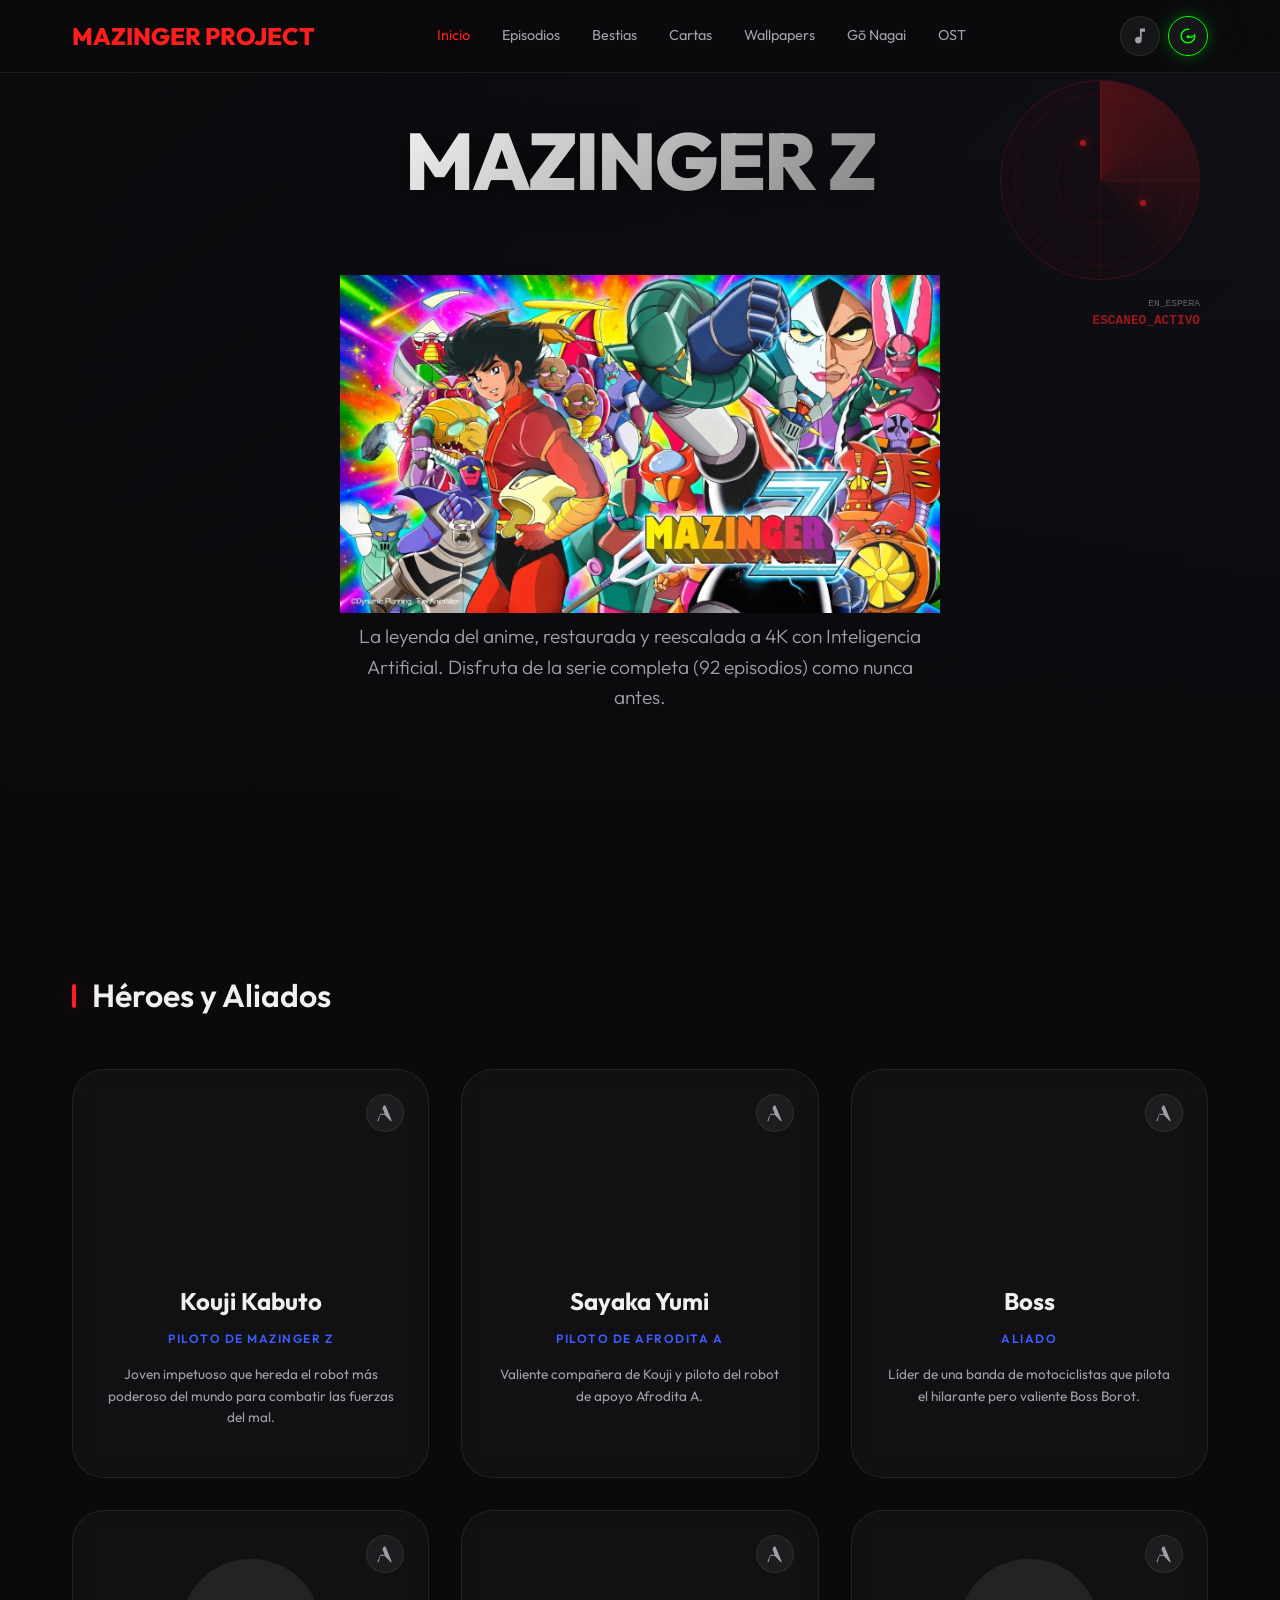
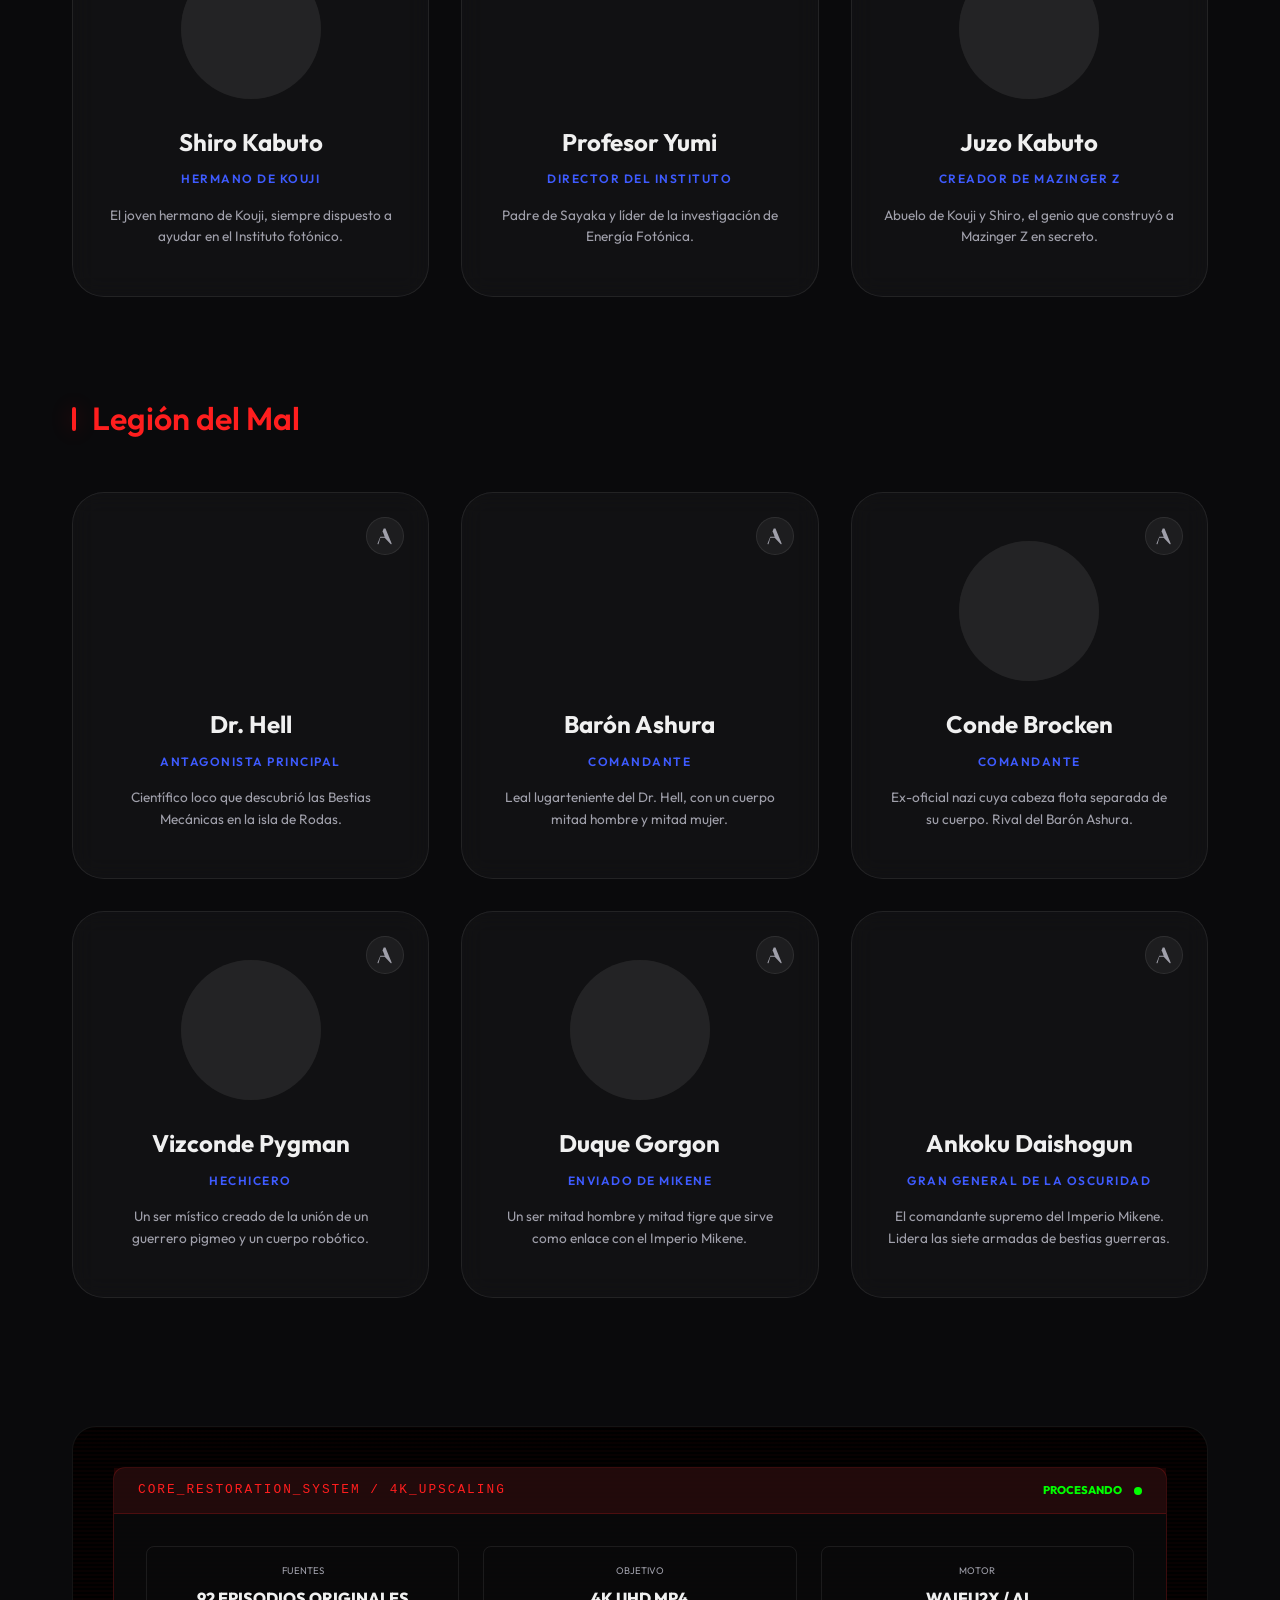
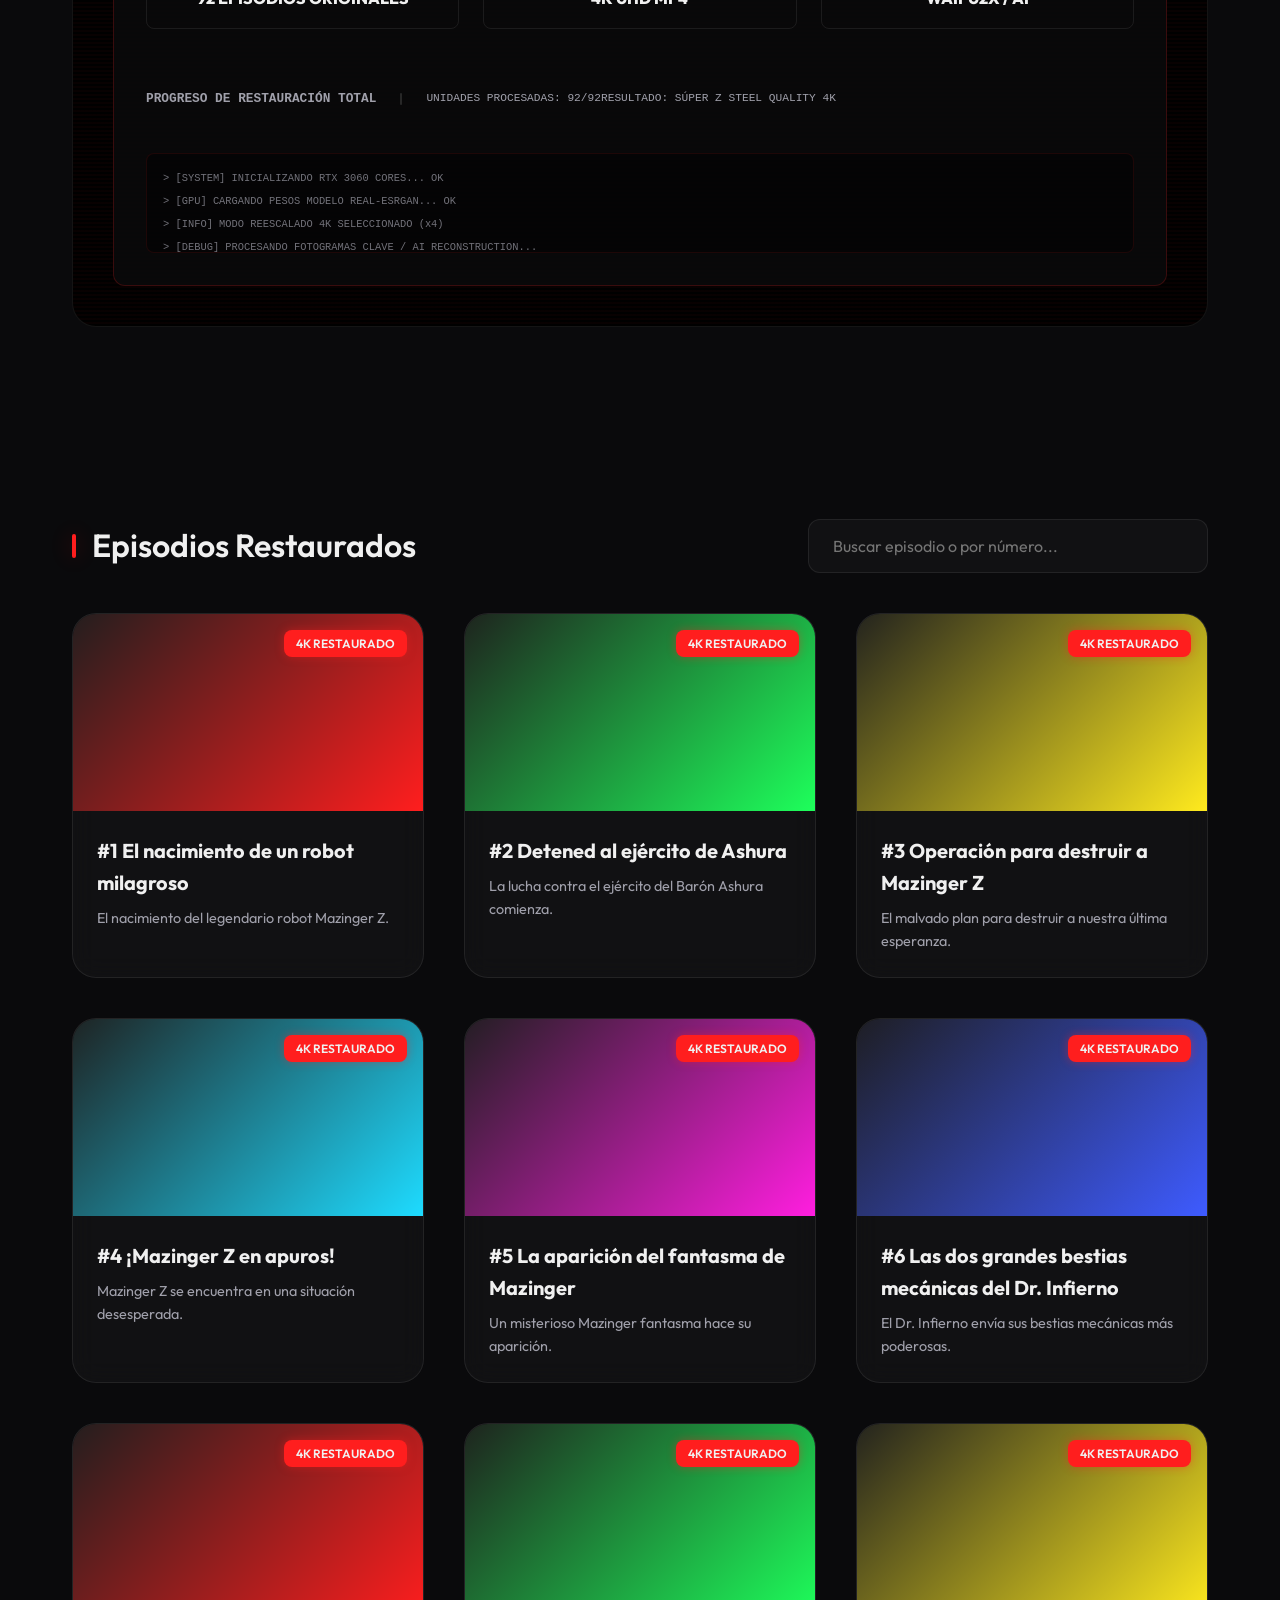
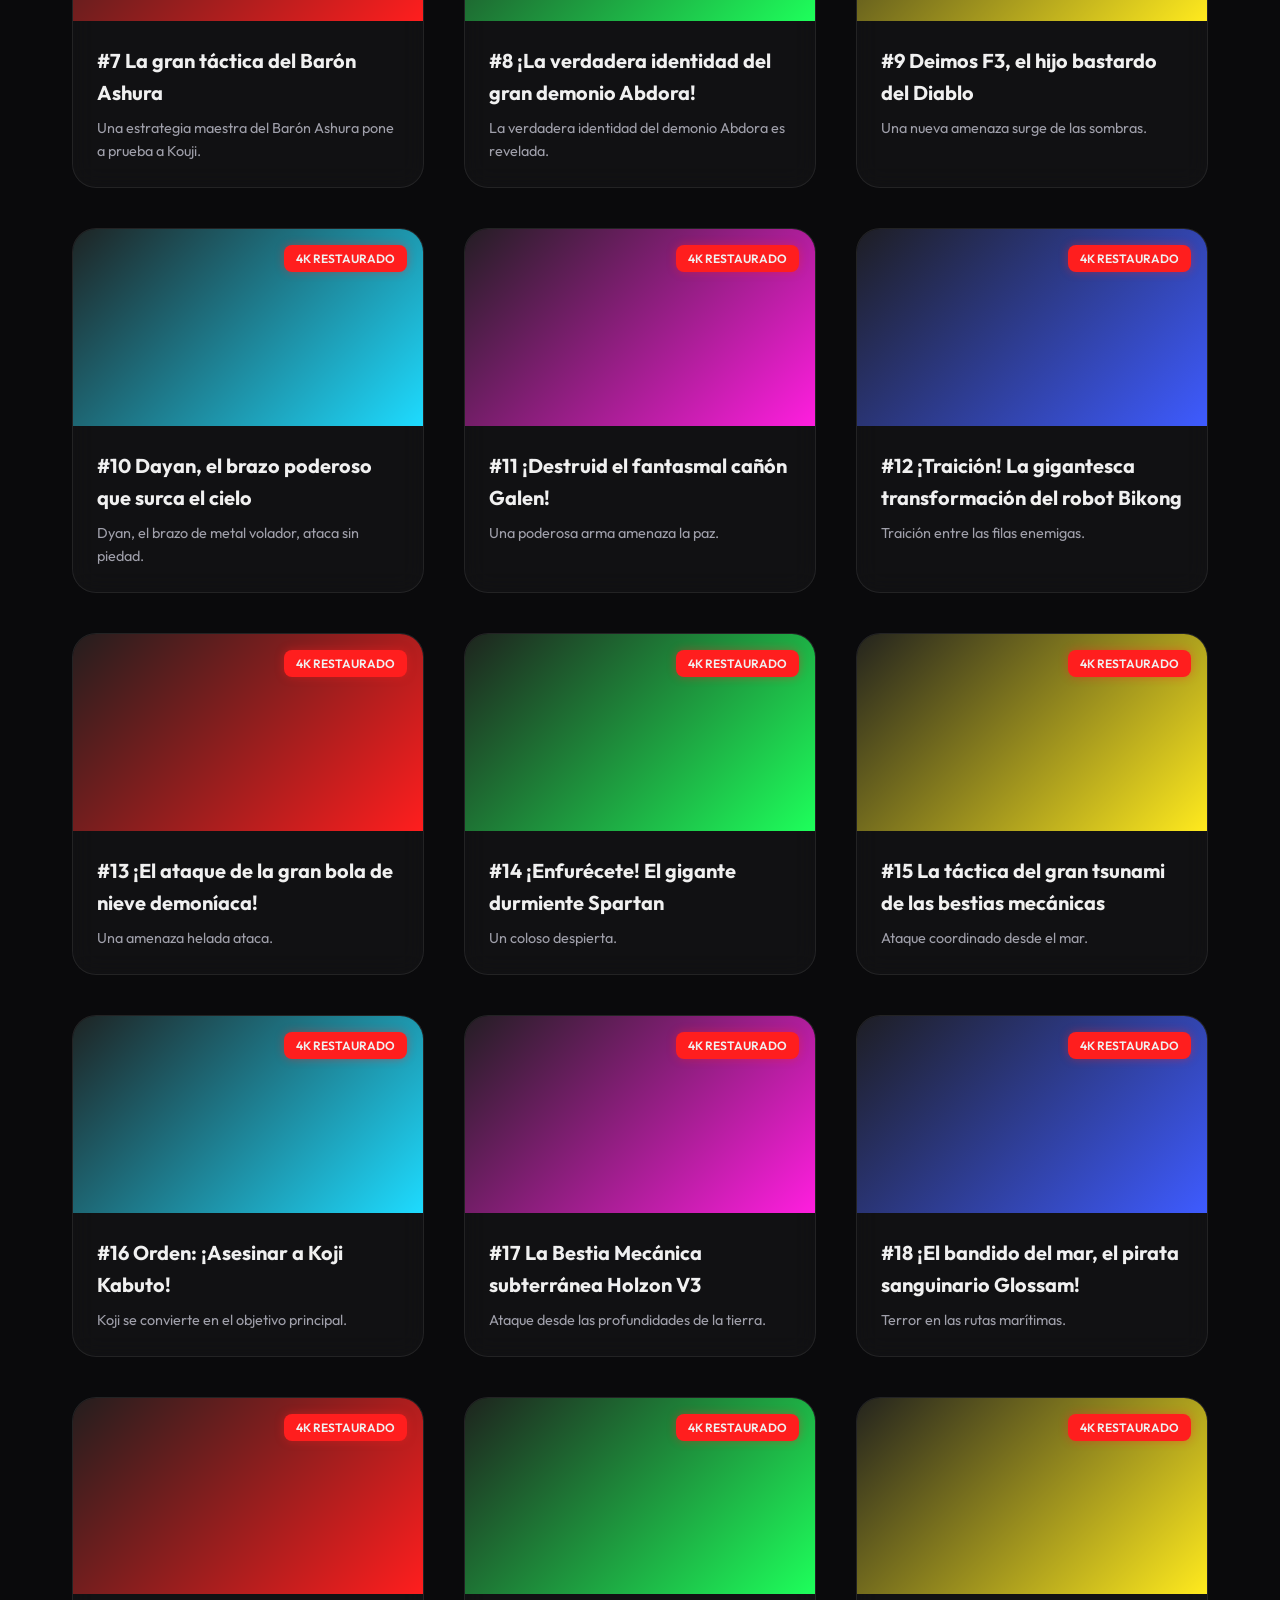
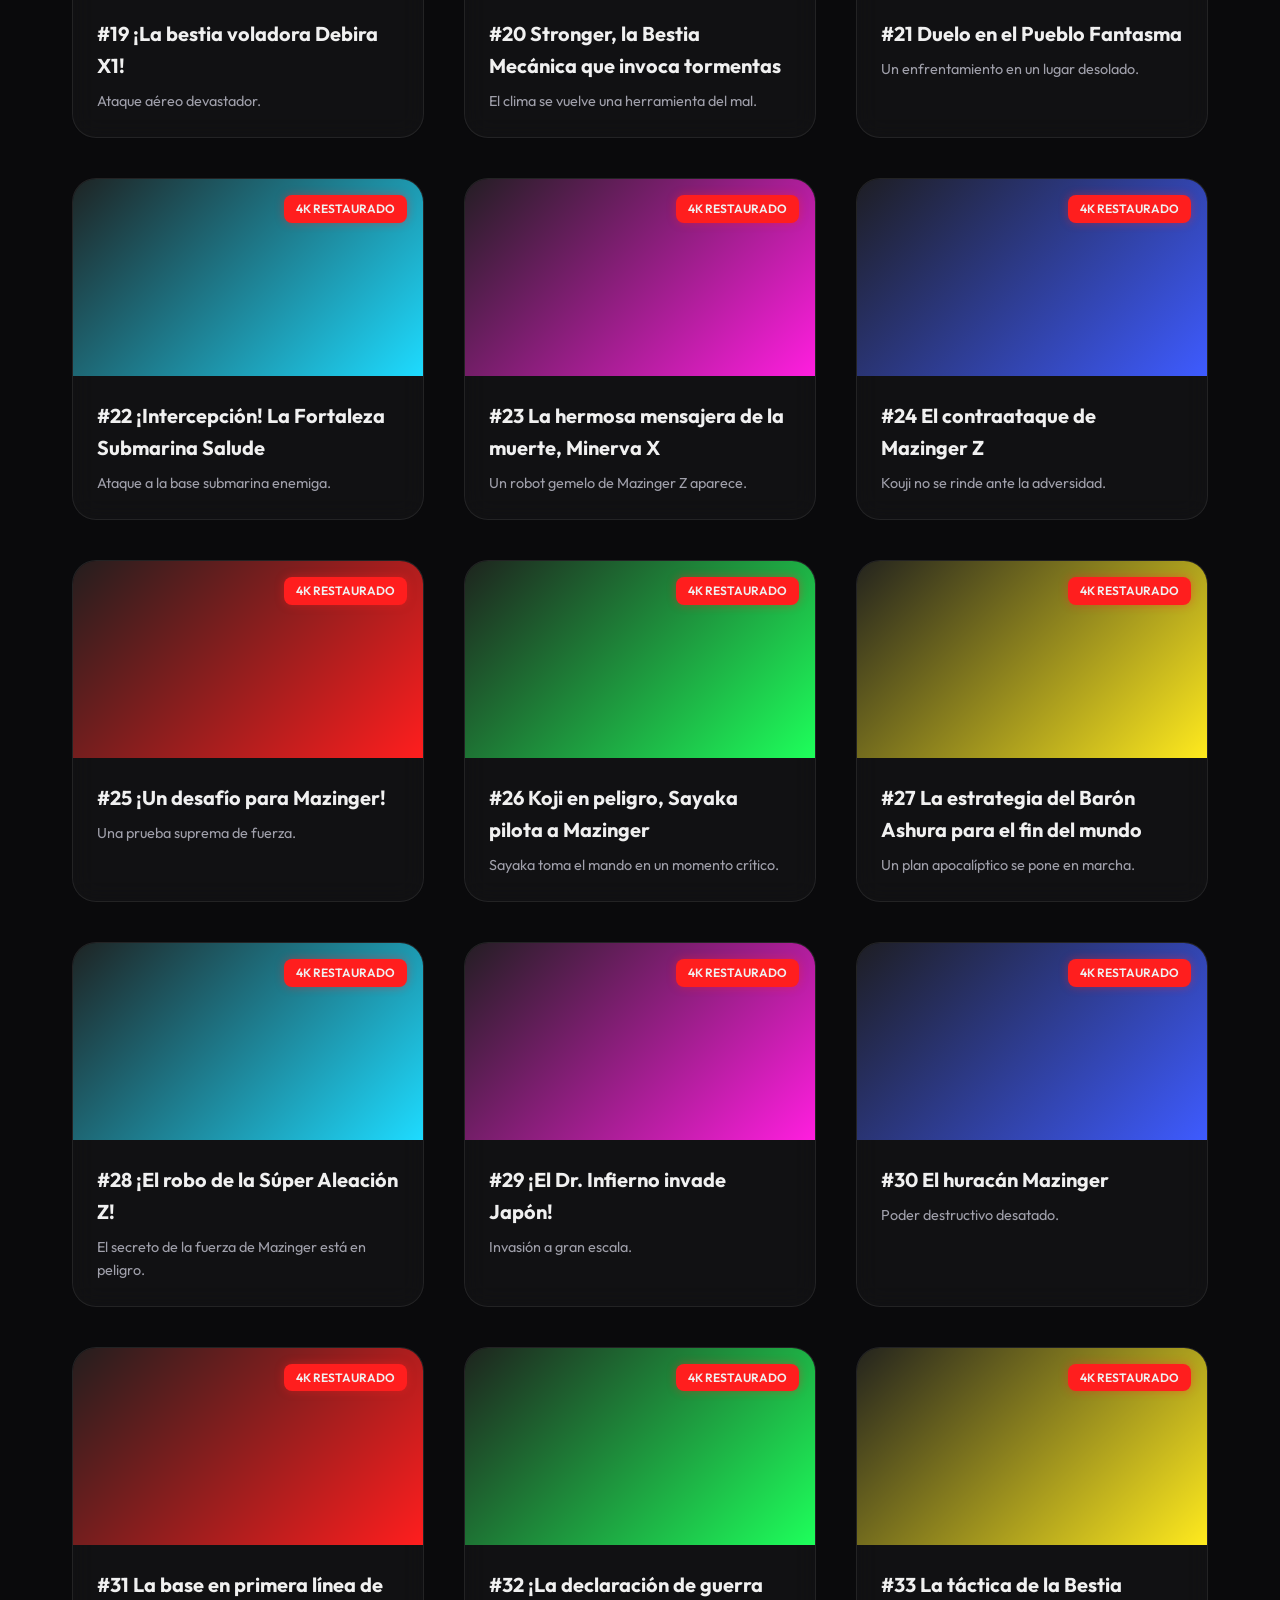
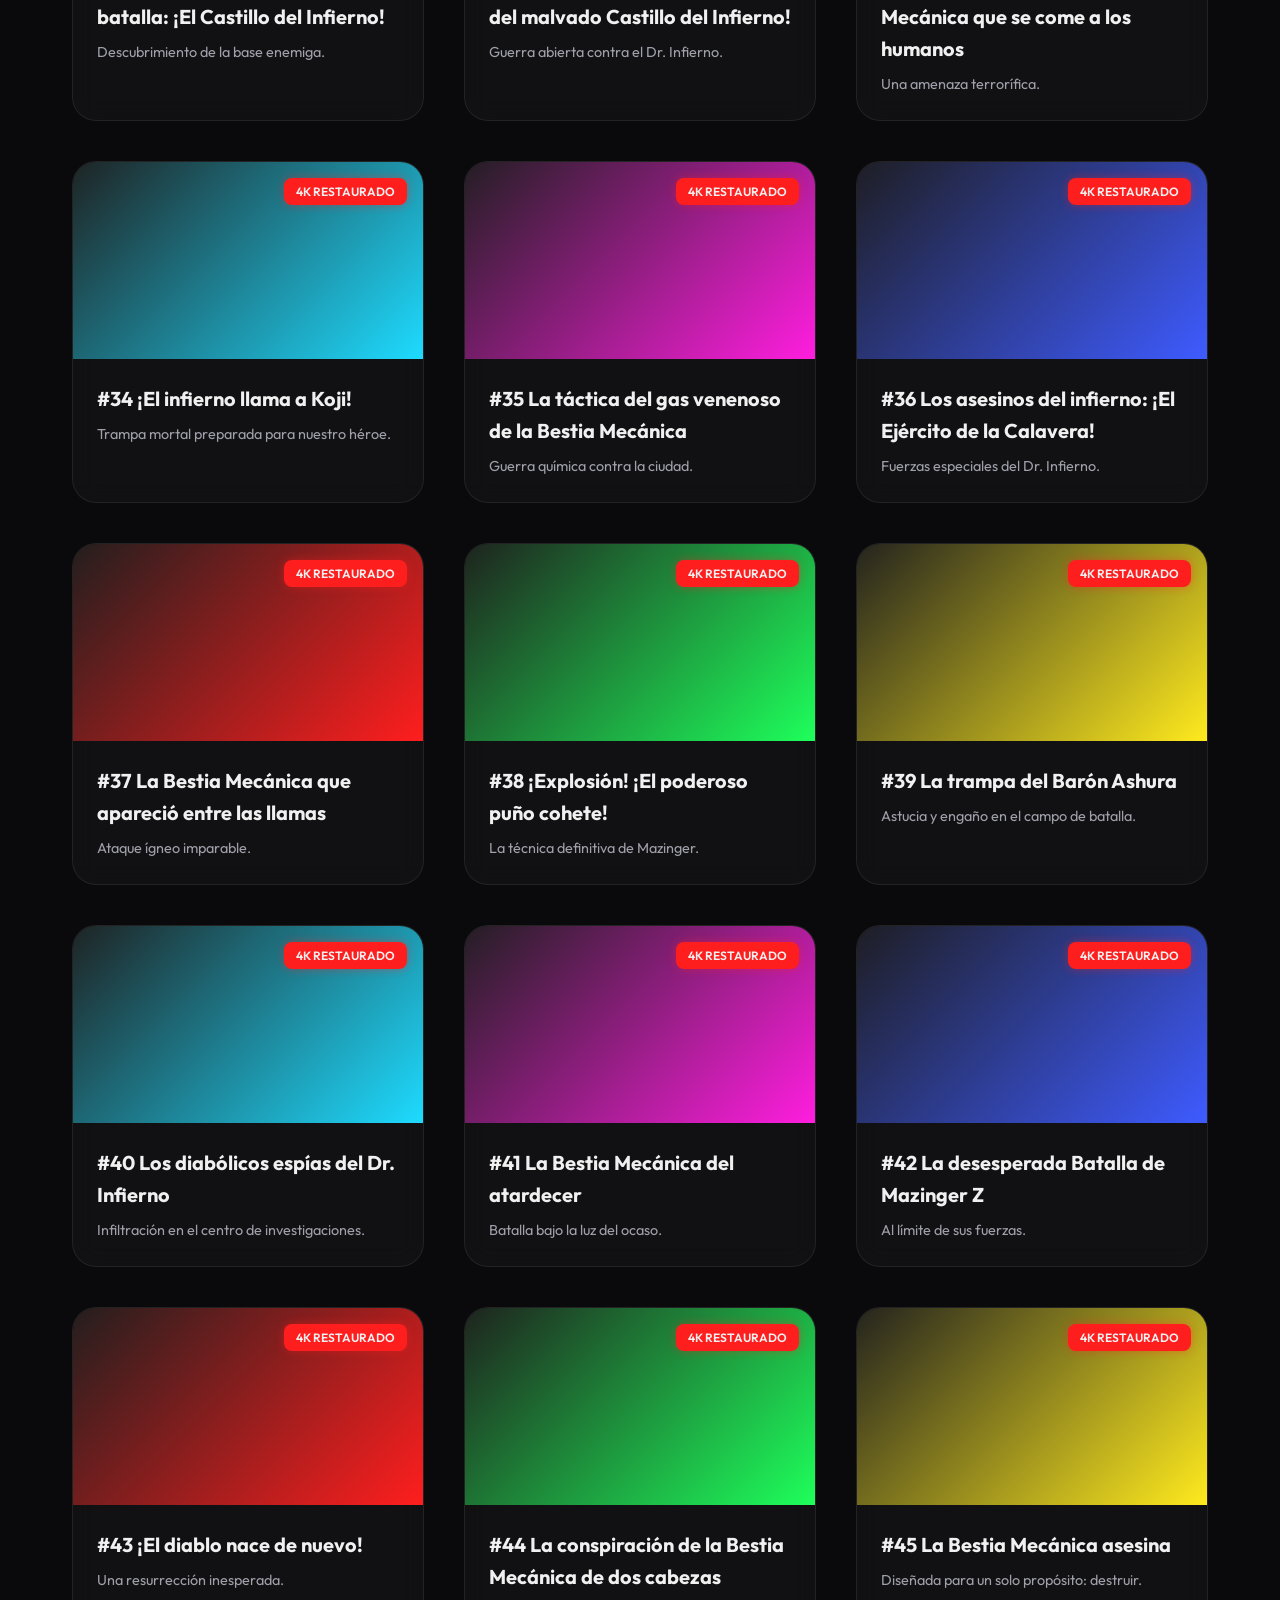
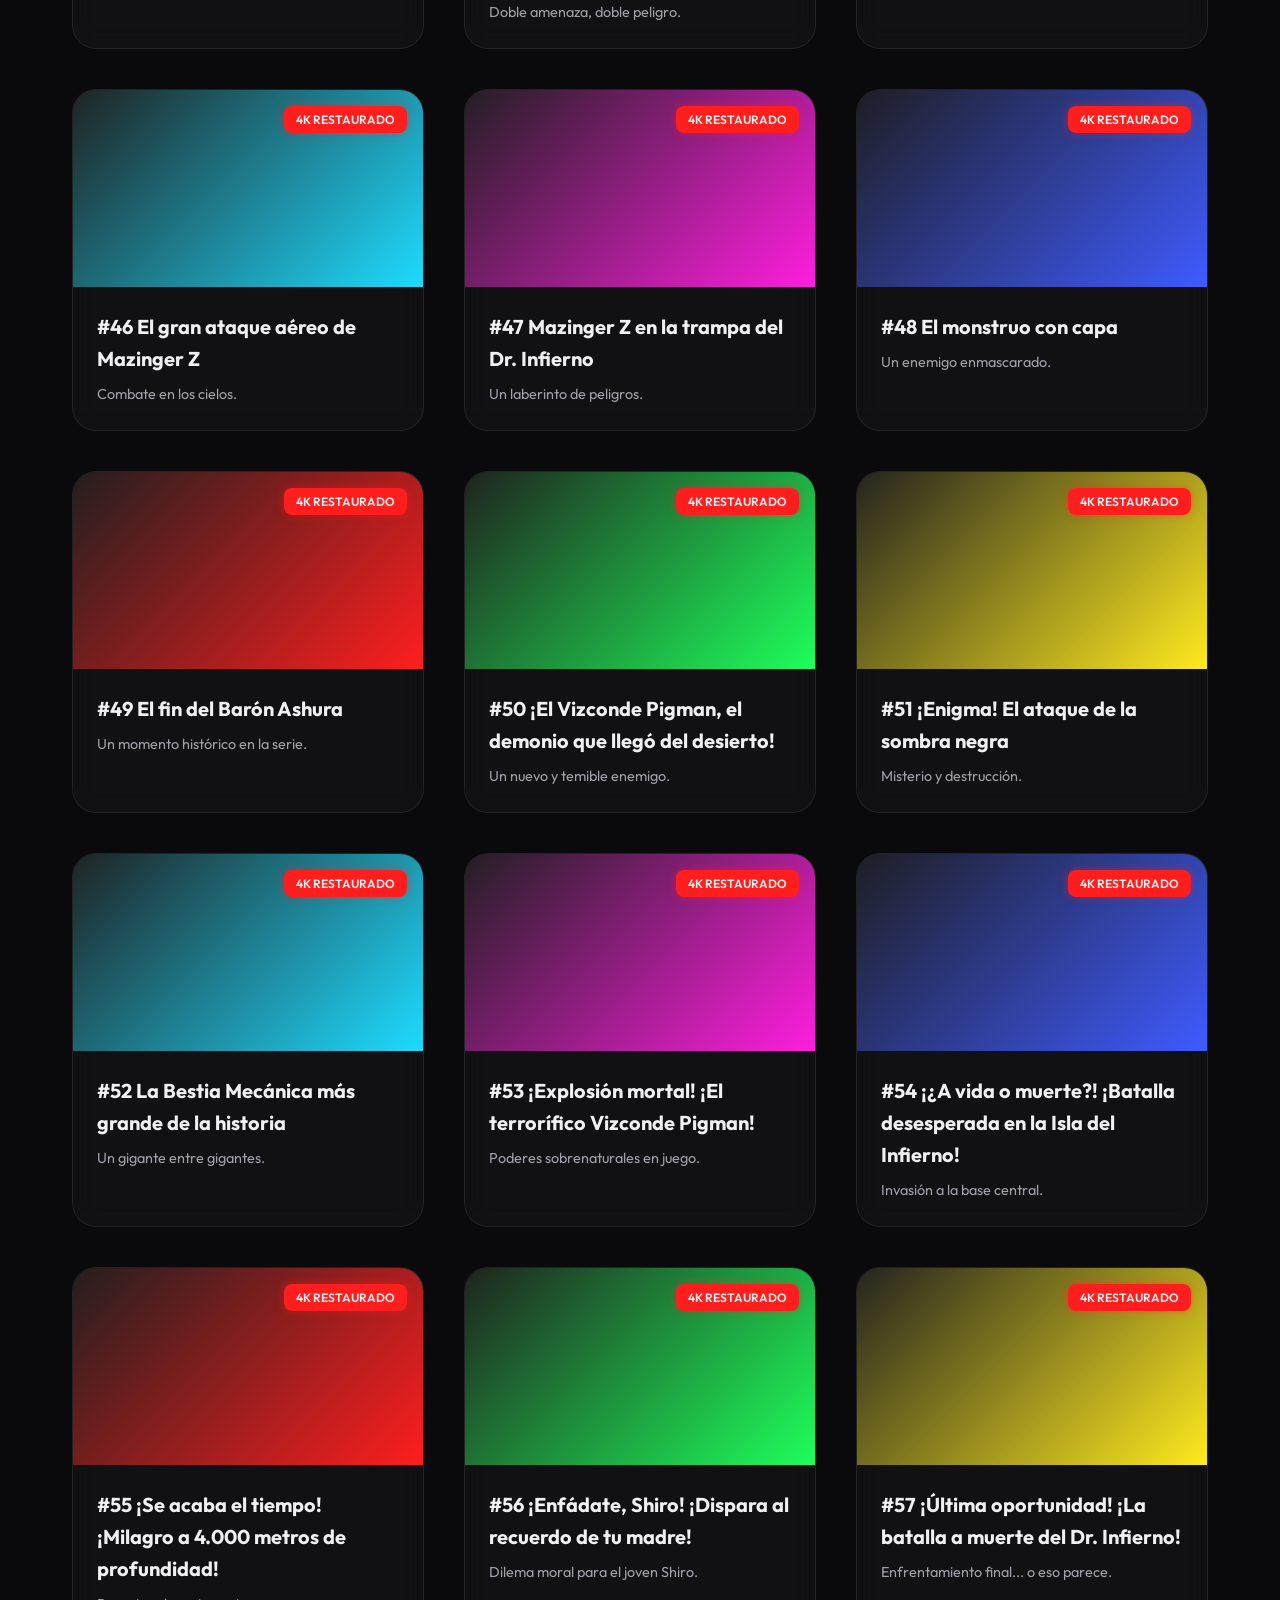
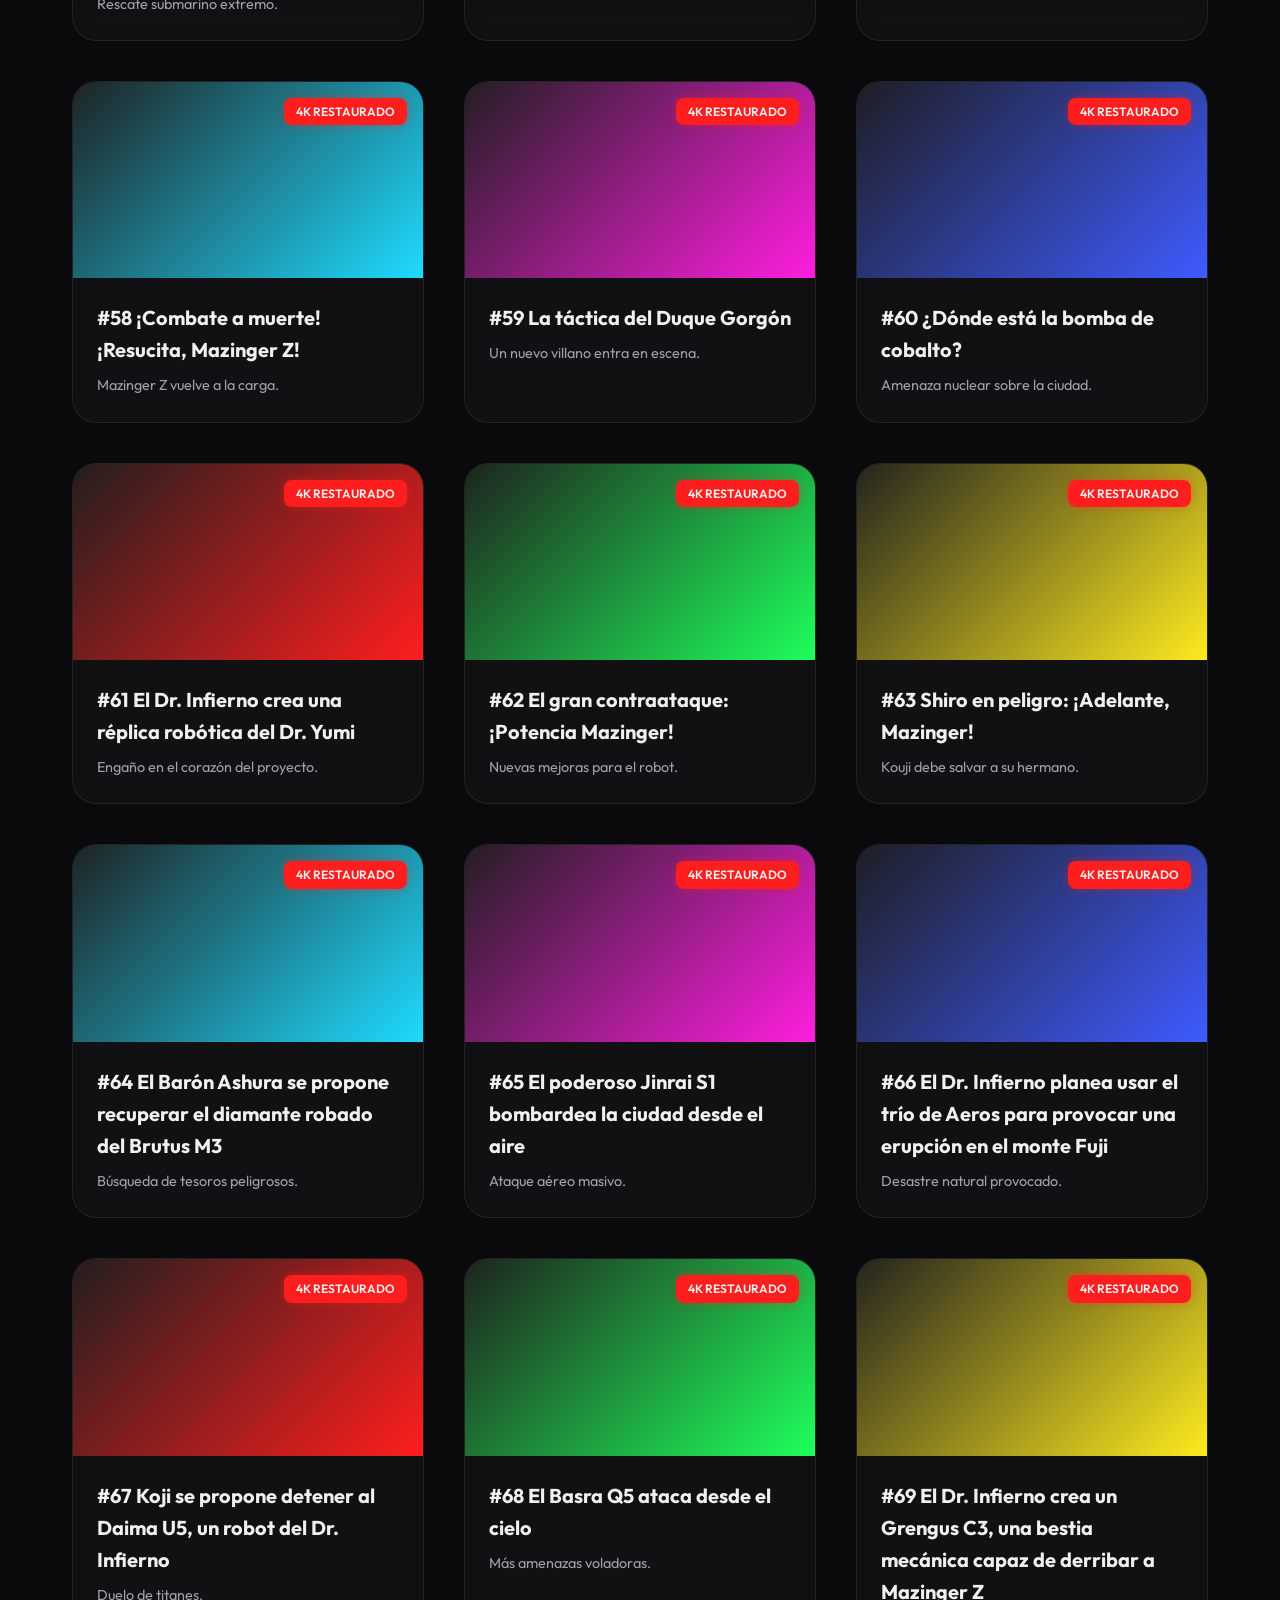
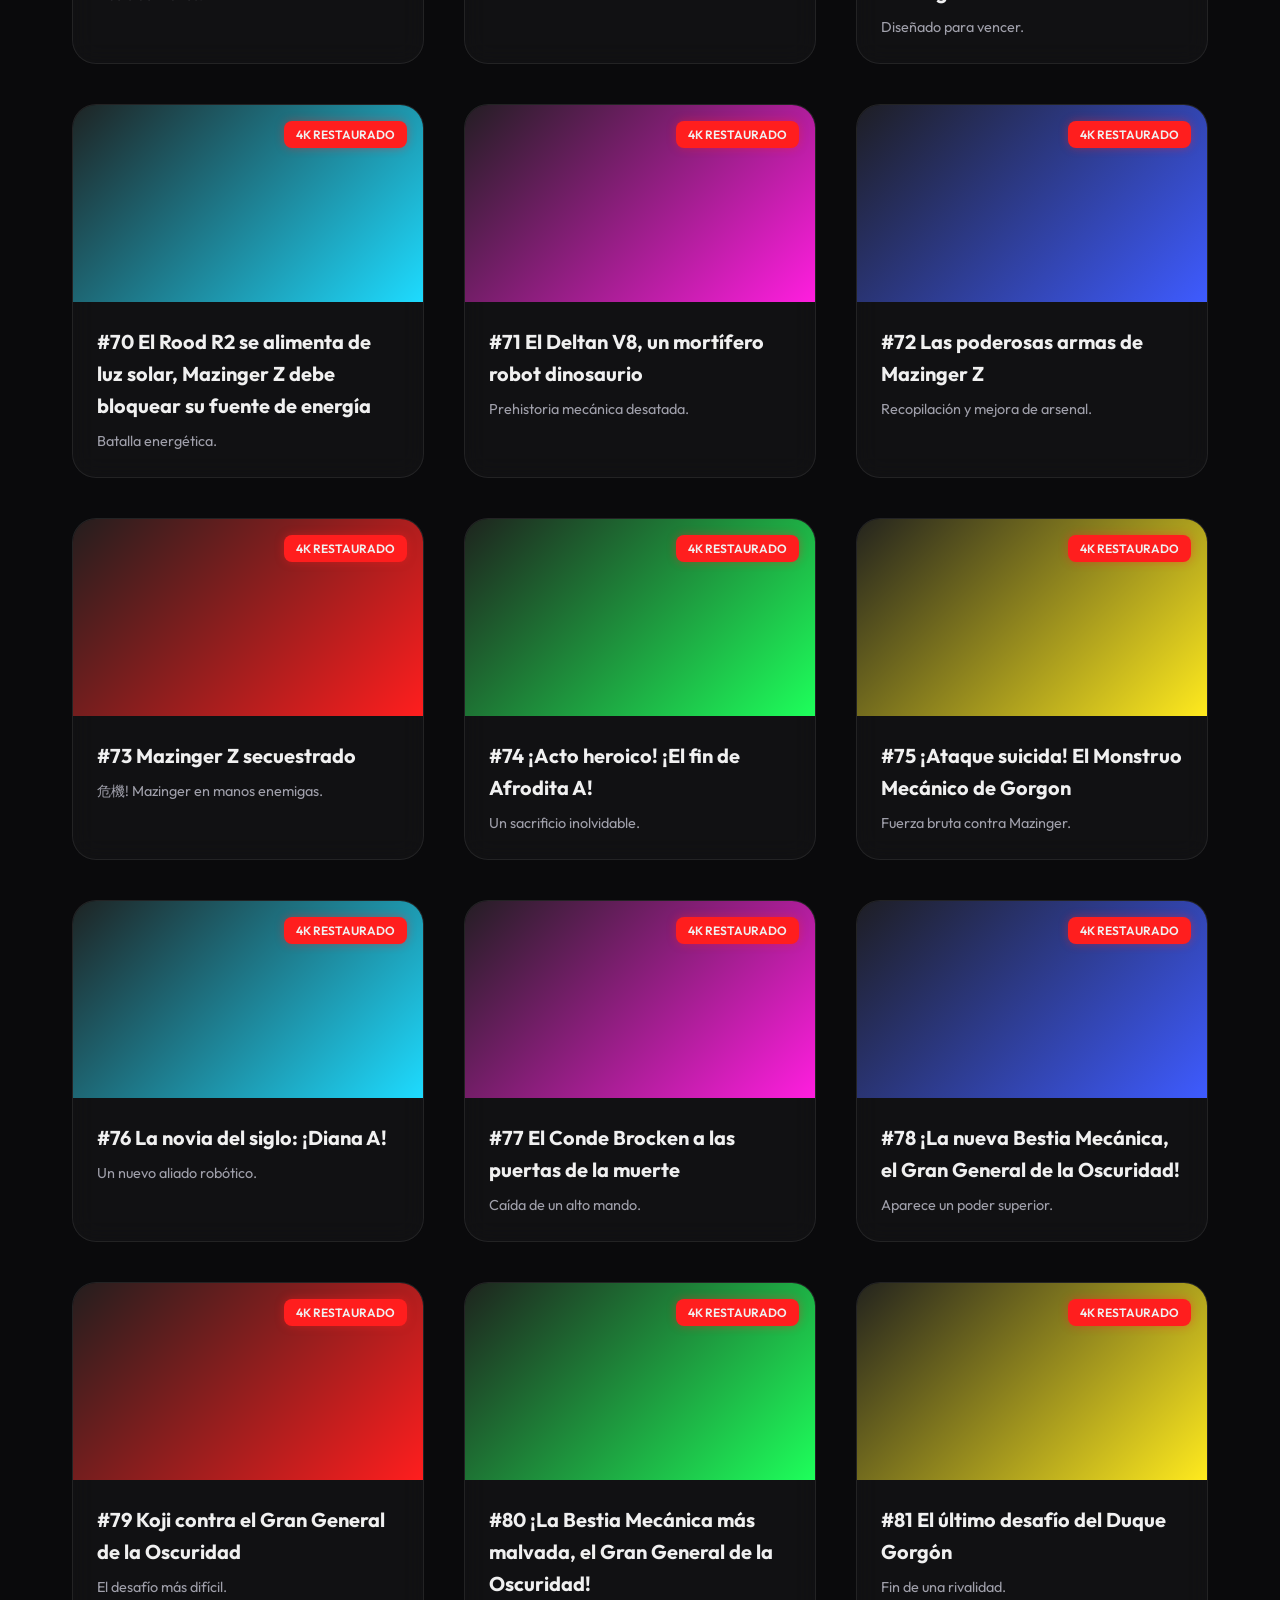
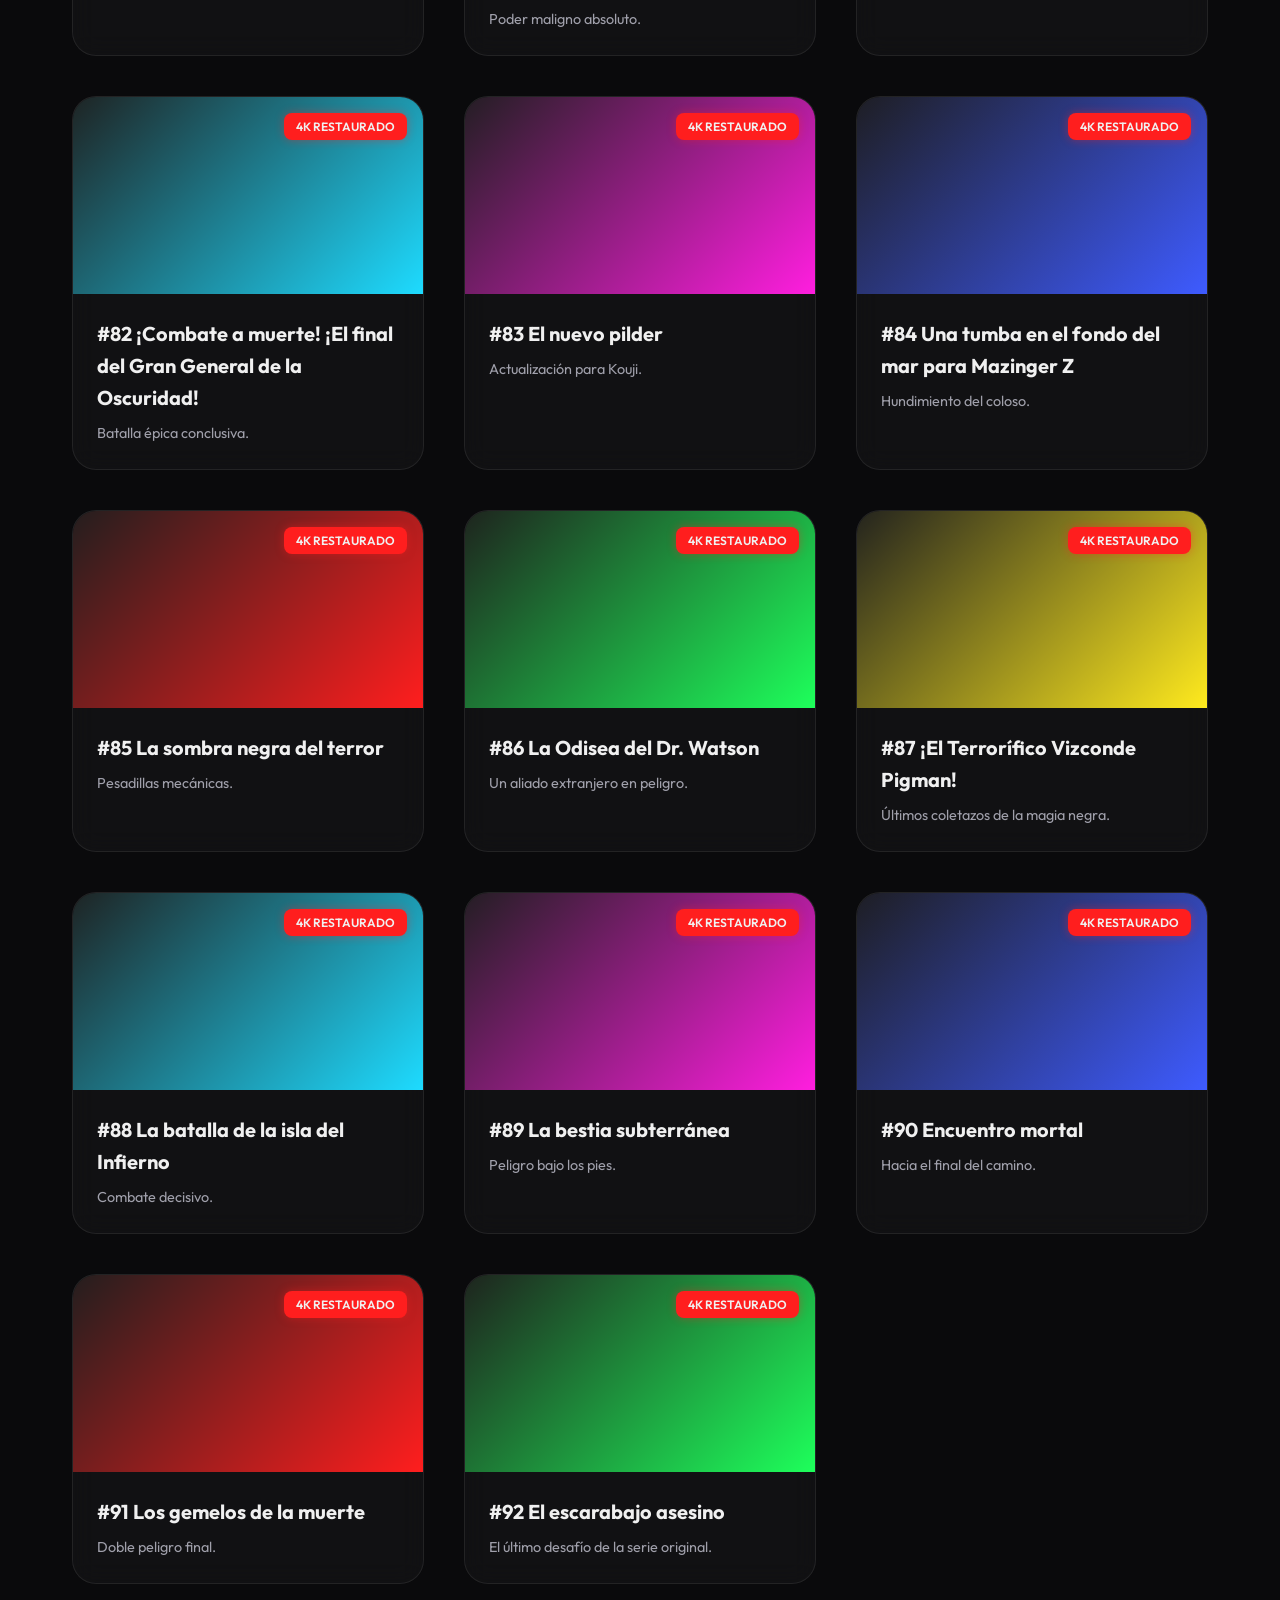
==== index.html @ 8c094a3e "Initial commit of Mazinger Z Project with PWA, SEO, and Social Links" ====
<!DOCTYPE html>
<html lang="es">

<head>
    <meta charset="UTF-8">
    <meta name="viewport" content="width=device-width, initial-scale=1.0">
    <title>Mazinger Z | 4K Restoration Project Official</title>
    <meta name="description" content="Bienvenidos al Proyecto de Restauración de Mazinger Z en 4K. Revive los 92 capítulos del anime legendario de Gō Nagai con la mejor calidad visual posible.">
    <meta name="keywords" content="Mazinger Z, Gō Nagai, 4K Restoration, Restauración 4K, Anime Clásico, Mecha, Super Robot, Alfonso Rubio Rioseras">
    <meta name="author" content="Alfonso Rubio Rioseras">
    <meta name="robots" content="index, follow">

    <!-- Open Graph / Facebook -->
    <meta property="og:type" content="website">
    <meta property="og:url" content="https://mazinger-z.com/">
    <meta property="og:title" content="Mazinger Z | 4K Restoration Project Official">
    <meta property="og:description" content="Revive la leyenda de Mazinger Z en 4K. Proyecto de restauración integral de los 92 episodios clásicos.">
    <meta property="og:image" content="https://mazinger-z.com/assets/hero-bg.jpg">

    <!-- Twitter -->
    <meta property="twitter:card" content="summary_large_image">
    <meta property="twitter:url" content="https://mazinger-z.com/">
    <meta property="twitter:title" content="Mazinger Z | 4K Restoration Project Official">
    <meta property="twitter:description" content="Revive la leyenda de Mazinger Z en 4K. Proyecto de restauración integral de los 92 episodios clásicos.">
    <meta property="twitter:image" content="https://mazinger-z.com/assets/hero-bg.jpg">

    <link rel="icon" type="image/jpeg" href="assets/favicon.jpeg">
    <link rel="manifest" href="manifest.json">
    <meta name="theme-color" content="#050505">
    <link rel="apple-touch-icon" href="assets/favicon.jpeg">
    <link rel="stylesheet" href="index.css">
</head>

<body>

    <nav class="navbar">
        <div class="nav-container">
            <a href="index.html" class="nav-logo" style="text-decoration: none;">Mazinger Project</a>
            <div class="nav-links">
                <a href="index.html" class="active">Inicio</a>
                <a href="episodes.html">Episodios</a>
                <a href="beasts.html">Bestias</a>
                <a href="cards.html">Cartas</a>
                <a href="wallpapers.html">Wallpapers</a>
                <a href="creator.html">Gō Nagai</a>
                <a href="soundtrack.html">OST</a>
            </div>
            <div class="audio-controls-group">
                <button id="musicToggle" class="audio-btn" onclick="toggleMusic()"
                    title="Música de Fondo (Mazinger Theme)">
                    <svg width="20" height="20" viewBox="0 0 24 24" fill="currentColor">
                        <path
                            d="M12 3v10.55c-.59-.34-1.27-.55-2-.55-2.21 0-4 1.79-4 4s1.79 4 4 4 4-1.79 4-4V7h4V3h-6z" />
                    </svg>
                </button>
                <button id="fxToggle" class="audio-btn audio-active" onclick="toggleFx()"
                    title="Efectos de Sonido (FX Tácticos)">
                    <svg width="18" height="18" viewBox="0 0 24 24" fill="currentColor">
                        <path
                            d="M12 15c1.1 0 2-.9 2-2s-.9-2-2-2-2 .9-2 2 .9 2 2 2zm1-13.06c.58.06 1.14.24 1.64.52l-1.45 1.45C12.85 4.09 12.44 4 12 4c-4.42 0-8 3.58-8 8s3.58 8 8 8 8-3.58 8-8c0-.44-.09-.85-.31-1.23l1.45-1.45c.5.71.86 1.52.86 2.68 0 5.52-4.48 10-10 10S2 17.52 2 12 6.48 2 12 2c.34 0 .68.02 1.01.06zm7.06 3.01L19.06 6.01c.58.71.94 1.53.94 2.49 0 2.21-1.79 4-4 4-.96 0-1.78-.36-2.49-.94l-1.45 1.45c.87.87 2.07 1.49 3.44 1.49 2.76 0 5-2.24 5-5 0-1.37-.62-2.57-1.49-3.44z" />
                    </svg>
                </button>
            </div>
        </div>
    </nav>

    <section id="hero" class="hero placeholder-hero">
        <div class="radar-container">
            <div class="radar">
                <div class="radar-sweep"></div>
                <div class="radar-circles"></div>
                <div class="radar-crosshair"></div>
                <div class="radar-blips">
                    <div class="blip blip-1" title="Amenaza detectada: Garada K7"></div>
                    <div class="blip blip-2" title="Amenaza detectada: Doublas M2"></div>
                </div>
            </div>
            <div class="radar-status">
                <span class="status-label">EN_ESPERA</span>
                <span class="status-value">ESCANEO_ACTIVO</span>
            </div>
        </div>
        <div class="hero-content">
            <h1>MAZINGER Z</h1>
            <br>
            <img class="banner" src="img/fondobanner.jpg" alt="Mazinger Z Logo">
            <p>La leyenda del anime, restaurada y reescalada a 4K con Inteligencia Artificial. Disfruta de la serie completa (92 episodios) como nunca antes.</p>
        </div>
    </section>

    <main class="container">

        <section id="characters" class="characters-section">
            <h2 class="section-title">Héroes y Aliados</h2>
            <div id="heroesContainer" class="characters-grid">
                <!-- Dinámico -->
            </div>

            <h2 class="section-title" style="margin-top: 6rem; color: var(--primary-color);">Legión del Mal</h2>
            <div id="villainsContainer" class="characters-grid">
                <!-- Dinámico -->
            </div>
        </section>

        <section id="restoration" class="restoration-section">
            <div class="restoration-card">
                <div class="tech-display">
                    <div class="display-header">
                        <span class="display-title">CORE_RESTORATION_SYSTEM / 4K_UPSCALING</span>
                        <div class="live-indicator">
                            <span class="status-blink">PROCESANDO</span>
                            <div class="pulse-ring"></div>
                        </div>
                    </div>
                    <div class="display-content">
                        <div class="restoration-stats">
                            <div class="stat-box">
                                <span class="stat-label">FUENTES</span>
                                <span class="stat-value">92 EPISODIOS ORIGINALES</span>
                            </div>
                            <div class="stat-box">
                                <span class="stat-label">OBJETIVO</span>
                                <span class="stat-value">4K UHD MP4</span>
                            </div>
                            <div class="stat-box">
                                <span class="stat-label">MOTOR</span>
                                <span class="stat-value">WAIFU2X / AI</span>
                            </div>
                        </div>
                        <div class="progress-container">
                            <div class="progress-label">PROGRESO DE RESTAURACIÓN TOTAL</div>
                            <div class="progress-bar-bg">
                                <div class="progress-bar-fill" style="width: 100%;"></div>
                            </div>
                            <div class="progress-meta">
                                <span>UNIDADES PROCESADAS: 92/92</span>
                                <span>RESULTADO: SÚPER Z STEEL QUALITY 4K</span>
                            </div>
                        </div>
                        <div class="restoration-log">
                            <div class="log-line">> [SYSTEM] INICIALIZANDO RTX 3060 CORES... OK</div>
                            <div class="log-line">> [GPU] CARGANDO PESOS MODELO REAL-ESRGAN... OK</div>
                            <div class="log-line">> [INFO] MODO REESCALADO 4K SELECCIONADO (x4)</div>
                            <div class="log-line">> [DEBUG] PROCESANDO FOTOGRAMAS CLAVE / AI RECONSTRUCTION...</div>
                        </div>
                    </div>
                </div>
            </div>
        </section>


        <section id="episodes">
            <div class="controls">
                <h2 class="section-title">Episodios Restaurados</h2>
                <div class="search-container">
                    <input type="text" id="searchInput" placeholder="Buscar episodio o por número...">
                </div>
            </div>

            <div id="episodesGrid" class="episodes-grid">
                <!-- Cargado dinámicamente desde episodes.js -->
            </div>
        </section>
    </main>

    <!-- Video Modal -->
    <div id="videoModal" class="modal">
        <div class="modal-content">
            <span class="close-modal">&times;</span>
            <div class="video-container">
                <video id="mainVideo" controls>
                    <source src="" type="video/mp4">
                    Tu navegador no soporta vídeos.
                </video>
                <div id="videoPlaceholder" class="video-placeholder">
                    <p>🎬 El episodio reescalado a 4K aparecerá aquí una vez procesado.</p>
                </div>
            </div>
            <div class="modal-info">
                <h2 id="modalTitle">Título del Episodio</h2>
                <p id="modalDesc">Descripción técnica de la restauración.</p>
            </div>
        </div>
    </div>

    <script src="audio_manager.js"></script>
    <script src="episodes.js"></script>
    <script src="characters.js"></script>
    <script src="pwa_init.js"></script>

    <footer class="main-footer">
        <div class="footer-content">
            <div class="footer-social">
                <a href="https://www.facebook.com/ps4rioseras007" title="Facebook">
                    <svg viewBox="0 0 24 24">
                        <path
                            d="M24 12.073c0-6.627-5.373-12-12-12s-12 5.373-12 12c0 5.99 4.388 10.954 10.125 11.854v-8.385H7.078v-3.47h3.047V9.43c0-3.007 1.792-4.669 4.533-4.669 1.312 0 2.686.235 2.686.235v2.953H15.83c-1.491 0-1.956.925-1.956 1.874v2.25h3.328l-.532 3.47h-2.796v8.385C19.612 23.027 24 18.062 24 12.073z" />
                    </svg>
                </a>
                <a href="https://x.com/alfrubrio" title="X">
                    <svg viewBox="0 0 24 24">
                        <path
                            d="M18.901 1.153h3.68l-8.04 9.19L24 22.846h-7.406l-5.8-7.584-6.638 7.584H.474l8.6-9.83L0 1.154h7.594l5.243 6.932 6.064-6.932zm-1.294 19.497h2.039L6.486 3.24H4.298l13.309 17.41z" />
                    </svg>
                </a>
                <a href="https://www.instagram.com/mazinher_z/" title="Instagram">
                    <svg viewBox="0 0 24 24">
                        <path
                            d="M12 2.163c3.204 0 3.584.012 4.85.07 3.252.148 4.771 1.691 4.919 4.919.058 1.266.069 1.645.069 4.849 0 3.205-.012 3.584-.069 4.849-.149 3.225-1.664 4.771-4.919 4.919-1.266.058-1.644.07-4.85.07-3.204 0-3.584-.012-4.849-.07-3.26-.149-4.771-1.699-4.919-4.92-.058-1.265-.07-1.644-.07-4.849 0-3.204.013-3.583.07-4.849.149-3.227 1.664-4.771 4.919-4.919 1.266-.057 1.645-.069 4.849-.069zm0-2.163c-3.259 0-3.667.014-4.947.072-4.358.2-6.78 2.618-6.98 6.98-.059 1.281-.073 1.689-.073 4.948 0 3.259.014 3.668.072 4.948.2 4.358 2.618 6.78 6.98 6.98 1.281.058 1.689.072 4.948.072 3.259 0 3.668-.014 4.948-.072 4.354-.2 6.782-2.618 6.979-6.98.059-1.28.073-1.689.073-4.948 0-3.259-.014-3.667-.072-4.947-.196-4.354-2.617-6.78-6.979-6.98-1.281-.059-1.69-.073-4.949-.073zm0 5.838c-3.403 0-6.162 2.759-6.162 6.162s2.759 6.163 6.162 6.163 6.162-2.759 6.162-6.163c0-3.403-2.759-6.162-6.162-6.162zm0 10.162c-2.209 0-4-1.79-4-4 0-2.209 1.791-4 4-4s4 1.791 4 4c0 2.21-1.791 4-4 4zm6.406-11.845c-.796 0-1.441.645-1.441 1.44s.645 1.44 1.441 1.44c.795 0 1.439-.645 1.439-1.44s-.644-1.44-1.439-1.44z" />
                    </svg>
                </a>
                <a href="https://www.youtube.com/@AlfonsoRubioRioseras" title="YouTube">
                    <svg viewBox="0 0 24 24">
                        <path
                            d="M19.615 3.184c-3.604-.246-11.631-.245-15.23 0-3.897.266-4.356 2.62-4.385 8.816.029 6.185.484 8.549 4.385 8.816 3.6.245 11.626.246 15.23 0 3.897-.266 4.356-2.62 4.385-8.816-.029-6.185-.484-8.549-4.385-8.816zm-10.615 12.816v-8l8 3.993-8 4.007z" />
                    </svg>
                </a>
                <a href="https://github.com/Rioseras007" title="GitHub">
                    <svg viewBox="0 0 24 24">
                        <path
                            d="M12 .297c-6.63 0-12 5.373-12 12 0 5.303 3.438 9.8 8.205 11.385.6.113.82-.258.82-.577 0-.285-.01-1.04-.015-2.04-3.338.724-4.042-1.61-4.042-1.61C4.422 18.07 3.633 17.7 3.633 17.7c-1.087-.744.084-.729.084-.729 1.205.084 1.838 1.236 1.838 1.236 1.07 1.835 2.809 1.305 3.495.998.108-.776.417-1.305.76-1.605-2.665-.3-5.466-1.332-5.466-5.93 0-1.31.465-2.38 1.235-3.22-.135-.303-.54-1.523.105-3.176 0 0 1.005-.322 3.3 1.23.96-.267 1.98-.399 3-.405 1.02.006 2.04.138 3 .405 2.28-1.552 3.285-1.23 3.285-1.23.645 1.653.24 2.873.12 3.176.765.84 1.23 1.91 1.23 3.22 0 4.61-2.805 5.625-5.475 5.92.42.36.81 1.096.81 2.22 0 1.606-.015 2.896-.015 3.286 0 .315.21.69.825.57C20.565 22.092 24 17.592 24 12.297c0-6.627-5.373-12-12-12" />
                    </svg>
                </a>
            </div>
            <p>&copy; 2026 Mazinger Z Project - Restauración 4K Finalizada</p>
        </div>
    </footer>

</body>

</html>
---- index.css ----
@import url('https://fonts.googleapis.com/css2?family=Outfit:wght@300;400;600;800&display=swap');

:root {
    --bg-color: #0a0a0c;
    --surface-color: rgba(255, 255, 255, 0.03);
    --surface-border: rgba(255, 255, 255, 0.08);
    --primary-color: #ff1e1e;
    --secondary-color: #3e5bff;
    --text-primary: #f0f0f0;
    --text-secondary: #a0a0ab;
    --accent-glow: 0 0 20px rgba(255, 30, 30, 0.3);
    --glass-blur: blur(12px);
    --transition-smooth: all 0.4s cubic-bezier(0.16, 1, 0.3, 1);
}

/* Navigation */
.navbar {
    position: fixed;
    top: 0;
    left: 0;
    width: 100%;
    z-index: 1000;
    background: rgba(10, 10, 12, 0.8);
    backdrop-filter: blur(20px);
    border-bottom: 1px solid var(--surface-border);
    padding: 1rem 0;
}

.nav-container {
    max-width: 1200px;
    margin: 0 auto;
    display: flex;
    justify-content: space-between;
    align-items: center;
    padding: 0 2rem;
}

.nav-logo {
    font-weight: 800;
    font-size: 1.5rem;
    color: var(--primary-color);
    text-transform: uppercase;
}

.nav-links {
    display: flex;
    gap: 2rem;
}

.nav-links a {
    color: var(--text-secondary);
    text-decoration: none;
    font-size: 0.9rem;
    font-weight: 400;
    transition: var(--transition-smooth);
}

.nav-links a:hover,
.nav-links a.active {
    color: var(--primary-color);
    text-shadow: var(--accent-glow);
}

.audio-controls-group {
    display: flex;
    gap: 0.5rem;
    margin-left: 2rem;
}

.audio-btn {
    background: rgba(255, 255, 255, 0.05);
    border: 1px solid var(--surface-border);
    color: var(--text-secondary);
    width: 40px;
    height: 40px;
    border-radius: 50%;
    display: flex;
    align-items: center;
    justify-content: center;
    cursor: pointer;
    transition: var(--transition-smooth);
}

.audio-btn:hover {
    background: var(--primary-color);
    color: white;
    border-color: var(--primary-color);
    box-shadow: var(--accent-glow);
}

.audio-btn.audio-active {
    color: #00ff00;
    border-color: #00ff00;
    box-shadow: 0 0 15px rgba(0, 255, 0, 0.3);
}

/* Base Styles */
* {
    margin: 0;
    padding: 0;
    box-sizing: border-box;
}

body {
    background-color: var(--bg-color);
    color: var(--text-primary);
    font-family: 'Outfit', sans-serif;
    line-height: 1.6;
    overflow-x: hidden;
}

/* Scrollbar */
::-webkit-scrollbar {
    width: 6px;
}

::-webkit-scrollbar-track {
    background: var(--bg-color);
}

::-webkit-scrollbar-thumb {
    background: var(--surface-border);
    border-radius: 10px;
}

/* Layout */
.container {
    max-width: 1200px;
    margin: 0 auto;
    padding: 0 2rem;
}

/* Hero Section */
.hero {
    position: relative;
    height: 90vh;
    display: flex;
    flex-direction: column;
    align-items: center;
    justify-content: center;
    text-align: center;
    background: linear-gradient(to bottom, rgba(10, 10, 12, 0.2), var(--bg-color)),
        url('./assets/fondobanner.jpg') center/cover no-repeat;
    margin-bottom: 4rem;
    overflow: hidden;
}

/* Radar System */
.radar-container {
    position: absolute;
    top: 5rem;
    right: 5rem;
    z-index: 10;
    pointer-events: none;
    opacity: 0.6;
}

.radar {
    width: 200px;
    height: 200px;
    background: rgba(255, 30, 30, 0.05);
    border: 1px solid rgba(255, 30, 30, 0.3);
    border-radius: 50%;
    position: relative;
    overflow: hidden;
    backdrop-filter: blur(5px);
}

.radar-sweep {
    position: absolute;
    inset: 0;
    background: conic-gradient(from 0deg, rgba(255, 30, 30, 0.4) 0%, transparent 40%);
    animation: rotate-radar 4s linear infinite;
    z-index: 2;
}

.radar-circles {
    position: absolute;
    inset: 0;
    border-radius: 50%;
    background-image: radial-gradient(circle, transparent 30%, rgba(255, 30, 30, 0.1) 31%, transparent 32%, transparent 60%, rgba(255, 30, 30, 0.1) 61%, transparent 62%);
}

.radar-crosshair::before,
.radar-crosshair::after {
    content: '';
    position: absolute;
    background: rgba(255, 30, 30, 0.2);
}

.radar-crosshair::before {
    width: 100%;
    height: 1px;
    top: 50%;
}

.radar-crosshair::after {
    width: 1px;
    height: 100%;
    left: 50%;
}

.blip {
    position: absolute;
    width: 6px;
    height: 6px;
    background: rgba(255, 30, 30, 1);
    border-radius: 50%;
    box-shadow: 0 0 10px rgba(255, 30, 30, 1);
    animation: blip-fade 3s ease-in-out infinite;
    z-index: 3;
}

.blip-1 {
    top: 30%;
    left: 40%;
    animation-delay: 0.5s;
}

.blip-2 {
    top: 60%;
    left: 70%;
    animation-delay: 1.5s;
}

.radar-status {
    margin-top: 1rem;
    font-family: monospace;
    display: flex;
    flex-direction: column;
    align-items: flex-end;
}

.radar-status .status-label {
    font-size: 0.6rem;
    color: var(--text-secondary);
}

.radar-status .status-value {
    font-size: 0.8rem;
    color: var(--primary-color);
    font-weight: 800;
}

@keyframes rotate-radar {
    from {
        transform: rotate(0deg);
    }

    to {
        transform: rotate(360deg);
    }
}

@keyframes blip-fade {

    0%,
    100% {
        opacity: 0.2;
        transform: scale(0.8);
    }

    50% {
        opacity: 1;
        transform: scale(1.2);
    }
}

.hero-content h1 {
    font-size: 5rem;
    font-weight: 800;
    text-transform: uppercase;
    letter-spacing: -2px;
    margin-bottom: 0.5rem;
    background: linear-gradient(135deg, #fff 0%, #777 100%);
    -webkit-background-clip: text;
    background-clip: text;
    -webkit-text-fill-color: transparent;
    filter: drop-shadow(0 5px 15px rgba(0, 0, 0, 0.5));
}

.hero-content p {
    color: var(--text-secondary);
    font-size: 1.2rem;
    max-width: 600px;
    margin: 0 auto;
    font-weight: 300;
}

.banner {
    color: var(--text-secondary);
    font-size: 1.2rem;
    max-width: 600px;
    margin-top: 1rem;
    font-weight: 300;
}


/* Grid Section */
.controls {
    display: flex;
    justify-content: space-between;
    align-items: center;
    margin-bottom: 2.5rem;
    flex-wrap: wrap;
    gap: 1.5rem;
}

.search-container {
    flex: 1;
    max-width: 400px;
    position: relative;
}

#searchInput {
    width: 100%;
    padding: 1rem 1.5rem;
    background: var(--surface-color);
    border: 1px solid var(--surface-border);
    border-radius: 12px;
    color: var(--text-primary);
    font-family: inherit;
    font-size: 1rem;
    outline: none;
    transition: var(--transition-smooth);
}

#searchInput:focus {
    border-color: var(--primary-color);
    box-shadow: var(--accent-glow);
}

.section-title {
    font-size: 2rem;
    font-weight: 600;
    margin-bottom: 0;
    display: flex;
    align-items: center;
    gap: 1rem;
}

.section-title::before {
    content: '';
    width: 4px;
    height: 24px;
    background: var(--primary-color);
    box-shadow: var(--accent-glow);
    border-radius: 2px;
}

.episodes-grid {
    display: grid;
    grid-template-columns: repeat(auto-fill, minmax(300px, 1fr));
    gap: 2.5rem;
    margin-bottom: 6rem;
}

/* Episode Card */
.episode-card {
    background: var(--surface-color);
    border: 1px solid var(--surface-border);
    border-radius: 24px;
    overflow: hidden;
    backdrop-filter: var(--glass-blur);
    transition: var(--transition-smooth);
    cursor: pointer;
    position: relative;
}

.episode-card:hover {
    transform: translateY(-10px);
    border-color: rgba(255, 30, 30, 0.4);
    box-shadow: 0 20px 40px rgba(0, 0, 0, 0.6);
}

.card-image {
    width: 100%;
    aspect-ratio: 16/9;
    background-size: cover;
    background-position: center;
    position: relative;
    background-color: #1a1a1e;
}

/* Placeholder Gradients */
.placeholder-1 {
    background: linear-gradient(135deg, #1e1e24 0%, #3e5bff 100%);
}

.placeholder-2 {
    background: linear-gradient(135deg, #241e1e 0%, #ff1e1e 100%);
}

.placeholder-3 {
    background: linear-gradient(135deg, #1e241e 0%, #1eff5b 100%);
}

.placeholder-4 {
    background: linear-gradient(135deg, #24241e 0%, #ffea1e 100%);
}

.placeholder-5 {
    background: linear-gradient(135deg, #1e2424 0%, #1edbff 100%);
}

.placeholder-6 {
    background: linear-gradient(135deg, #241e24 0%, #ff1edf 100%);
}

.placeholder-hero {
    background: linear-gradient(to bottom, rgba(10, 10, 12, 0.5), var(--bg-color)), linear-gradient(135deg, #0a0a0c 0%, #1a1a2e 100%);
}

.card-image::after {
    content: '\25B6';
    position: absolute;
    inset: 0;
    display: flex;
    align-items: center;
    justify-content: center;
    font-size: 2.5rem;
    background: rgba(0, 0, 0, 0.4);
    opacity: 0;
    transition: var(--transition-smooth);
}

.episode-card:hover .card-image::after {
    opacity: 1;
}

.card-badge {
    position: absolute;
    top: 1rem;
    right: 1rem;
    background: var(--primary-color);
    padding: 0.25rem 0.75rem;
    border-radius: 8px;
    font-size: 0.75rem;
    font-weight: 600;
    text-transform: uppercase;
}

.card-info {
    padding: 1.5rem;
}

.card-info h3 {
    font-size: 1.25rem;
    margin-bottom: 0.5rem;
}

.card-info p {
    font-size: 0.9rem;
    color: var(--text-secondary);
}

/* Characters Section */
.characters-section {
    margin-bottom: 8rem;
    padding-top: 6rem;
}

.characters-section .section-title {
    margin-bottom: 3rem;
}

.characters-grid {
    display: grid;
    grid-template-columns: repeat(auto-fill, minmax(280px, 1fr));
    gap: 2rem;
}

.character-card {
    text-align: center;
    padding: 3rem 2rem;
    background: var(--surface-color);
    border: 1px solid var(--surface-border);
    border-radius: 32px;
    transition: var(--transition-smooth);
    backdrop-filter: var(--glass-blur);
    position: relative;
}

.wiki-btn {
    position: absolute;
    top: 1.5rem;
    right: 1.5rem;
    width: 38px;
    height: 38px;
    background: rgba(255, 255, 255, 0.05);
    border: 1px solid var(--surface-border);
    border-radius: 50%;
    display: flex;
    align-items: center;
    justify-content: center;
    color: var(--text-secondary);
    transition: var(--transition-smooth);
    z-index: 100;
}

.wiki-btn:hover {
    background: var(--primary-color);
    color: white;
    border-color: var(--primary-color);
    box-shadow: var(--accent-glow);
    transform: rotate(15deg);
}

.beast-header {
    display: flex;
    justify-content: space-between;
    align-items: center;
    margin-bottom: 0.5rem;
}

.beast-wiki-btn {
    position: static;
    width: 28px;
    height: 28px;
    background: rgba(255, 62, 62, 0.1);
    color: var(--primary-color);
}

.beast-card .char-info h3 {
    margin-bottom: 0;
}

.character-card:hover {
    border-color: var(--secondary-color);
    background: rgba(62, 91, 255, 0.05);
    transform: translateY(-5px);
}

.char-image-container {
    width: 140px;
    height: 140px;
    border-radius: 50%;
    margin: 0 auto 1.5rem;
    background: var(--surface-border);
    border: 3px solid transparent;
    transition: var(--transition-smooth);
}

.character-card:hover .char-image-container {
    border-color: var(--secondary-color);
    box-shadow: 0 0 20px rgba(62, 91, 255, 0.3);
}

.char-role {
    display: block;
    color: var(--secondary-color);
    font-size: 0.75rem;
    font-weight: 600;
    text-transform: uppercase;
    margin-bottom: 1rem;
    letter-spacing: 1.5px;
}

.char-info h3 {
    font-size: 1.5rem;
    margin-bottom: 0.5rem;
}

.char-info p {
    font-size: 0.85rem;
    color: var(--text-secondary);
    line-height: 1.6;
}

/* Character Placeholders */
.koji {
    background: linear-gradient(135deg, #1e3c72 0%, #2a5298 100%);
}

.sayaka {
    background: linear-gradient(135deg, #ff9a9e 0%, #fecfef 100%);
}

.dr-hell {
    background: linear-gradient(135deg, #232526 0%, #414345 100%);
}

.ashura {
    background: linear-gradient(45deg, #4b6cb7 0%, #182848 100%);
}

.yumi {
    background: linear-gradient(135deg, #8e9eab 0%, #eef2f3 100%);
}

.boss {
    background: linear-gradient(135deg, #f12711 0%, #f5af19 100%);
}

.daishogun {
    background: linear-gradient(135deg, #000000 0%, #434343 100%);
}

#episodes {
    padding-top: 4rem;
}

/* Modal Video Player */
.modal {
    display: none;
    position: fixed;
    z-index: 2000;
    inset: 0;
    background: rgba(0, 0, 0, 0.9);
    backdrop-filter: blur(15px);
    overflow-y: auto;
    padding: 2rem;
    transition: var(--transition-smooth);
}

.modal.active {
    display: flex;
    align-items: center;
    justify-content: center;
}

.modal-content {
    background: #111;
    border: 1px solid var(--surface-border);
    border-radius: 32px;
    width: 100%;
    max-width: 1000px;
    position: relative;
    padding: 2.5rem;
    box-shadow: 0 50px 100px rgba(0, 0, 0, 0.8);
}

.close-modal {
    position: absolute;
    top: 1.5rem;
    right: 2rem;
    font-size: 2.5rem;
    cursor: pointer;
    color: var(--text-secondary);
    transition: var(--transition-smooth);
}

.close-modal:hover {
    color: var(--primary-color);
}

.video-container {
    width: 100%;
    aspect-ratio: 16/9;
    background: #000;
    border-radius: 16px;
    overflow: hidden;
    margin-bottom: 2rem;
    position: relative;
    border: 1px solid var(--surface-border);
}

.video-container video {
    width: 100%;
    height: 100%;
    display: none;
}

.video-placeholder {
    width: 100%;
    height: 100%;
    display: flex;
    align-items: center;
    justify-content: center;
    text-align: center;
    background: linear-gradient(45deg, #111 0%, #222 100%);
    color: var(--text-secondary);
    font-size: 1.1rem;
    padding: 2rem;
}

.modal-info h2 {
    font-size: 2.5rem;
    margin-bottom: 1rem;
    background: linear-gradient(45deg, #fff 0%, #888 100%);
    -webkit-background-clip: text;
    background-clip: text;
    -webkit-text-fill-color: transparent;
}

.modal-info p {
    color: var(--text-secondary);
    line-height: 1.8;
}

@media (max-width: 768px) {
    .hero-content h1 {
        font-size: 3rem;
    }

    .hero {
        height: 50vh;
    }

    .episodes-grid,
    .characters-grid {
        grid-template-columns: 1fr;
    }
}

/* Technical Blueprint & Placeholder Effects */
.tech-specs {
    margin-top: 1rem;
    padding-top: 1rem;
    border-top: 1px solid rgba(255, 62, 62, 0.2);
    display: flex;
    justify-content: space-between;
    font-size: 0.7rem;
    font-weight: 800;
    color: var(--primary-color);
}

.blueprint-overlay {
    position: absolute;
    inset: 0;
    background-image:
        linear-gradient(rgba(0, 255, 255, 0.05) 1px, transparent 1px),
        linear-gradient(90deg, rgba(0, 255, 255, 0.05) 1px, transparent 1px);
    background-size: 20px 20px;
    pointer-events: none;
    opacity: 0.3;
    z-index: 10;
}

.blueprint-placeholder {
    background-color: #001a33 !important;
    display: flex;
    align-items: center;
    justify-content: center;
    padding: 2rem;
    position: relative;
    border: 2px dashed rgba(255, 62, 62, 0.3);
}

.tech-icon {
    font-family: monospace;
    font-size: 0.6rem;
    color: var(--primary-color);
    text-align: center;
    border: 1px solid var(--primary-color);
    padding: 0.5rem;
    animation: pulse 2s infinite;
}

@keyframes pulse {

    0%,
    100% {
        opacity: 0.5;
    }

    50% {
        opacity: 1;
    }
}

.beast-card .char-image-container {
    background-color: #000;
    position: relative;
    background-size: cover !important;
    background-position: center !important;
    background-repeat: no-repeat !important;
    overflow: hidden;
}

.scanline-overlay {
    position: absolute;
    inset: 0;
    background: linear-gradient(rgba(18, 16, 16, 0) 50%, rgba(0, 0, 0, 0.1) 50%);
    background-size: 100% 4px;
    pointer-events: none;
    z-index: 5;
}

/* Force 3 columns for symmetry on large screens */
@media (min-width: 1024px) {
    .characters-grid {
        grid-template-columns: repeat(3, 1fr) !important;
    }
}

/* Restoration Section */
.restoration-section {
    margin-bottom: 8rem;
}

.restoration-card {
    background: #000;
    border: 1px solid var(--surface-border);
    border-radius: 24px;
    padding: 2.5rem;
    position: relative;
    overflow: hidden;
}

.restoration-card::before {
    content: '';
    position: absolute;
    inset: 0;
    background: repeating-linear-gradient(0deg,
            transparent,
            transparent 2px,
            rgba(255, 30, 30, 0.03) 2px,
            rgba(255, 30, 30, 0.03) 4px);
    pointer-events: none;
}

.tech-display {
    border: 1px solid rgba(255, 30, 30, 0.2);
    border-radius: 12px;
    background: rgba(10, 10, 12, 0.8);
    position: relative;
    z-index: 1;
}

.display-header {
    background: rgba(255, 30, 30, 0.1);
    padding: 0.75rem 1.5rem;
    border-bottom: 1px solid rgba(255, 30, 30, 0.2);
    display: flex;
    justify-content: space-between;
    align-items: center;
}

.display-title {
    font-family: monospace;
    font-size: 0.8rem;
    color: var(--primary-color);
    letter-spacing: 2px;
}

.status-blink {
    font-size: 0.7rem;
    color: #00ff00;
    font-weight: 800;
    animation: blink 1s infinite;
}

.live-indicator {
    display: flex;
    align-items: center;
    gap: 0.75rem;
}

.pulse-ring {
    width: 8px;
    height: 8px;
    background: #00ff00;
    border-radius: 50%;
    box-shadow: 0 0 0 rgba(0, 255, 0, 0.4);
    animation: pulse-ring 1.5s infinite;
}

@keyframes pulse-ring {
    0% {
        box-shadow: 0 0 0 0 rgba(0, 255, 0, 0.7);
    }

    70% {
        box-shadow: 0 0 0 10px rgba(0, 255, 0, 0);
    }

    100% {
        box-shadow: 0 0 0 0 rgba(0, 255, 0, 0);
    }
}

.display-content {
    padding: 2rem;
}

.restoration-stats {
    display: grid;
    grid-template-columns: repeat(3, 1fr);
    gap: 1.5rem;
    margin-bottom: 3rem;
}

.stat-box {
    text-align: center;
    border: 1px solid var(--surface-border);
    padding: 1rem;
    border-radius: 8px;
}

.stat-label {
    display: block;
    font-size: 0.6rem;
    color: var(--text-secondary);
    margin-bottom: 0.5rem;
}

.stat-value {
    color: var(--text-primary);
    font-weight: 800;
    font-size: 1rem;
}

.progress-bar-bg {
    height: 12px;
    background: rgba(255, 255, 255, 0.05);
    border-radius: 6px;
    overflow: hidden;
    margin: 1rem 0;
    border: 1px solid var(--surface-border);
}

.progress-bar-fill {
    height: 100%;
    background: linear-gradient(90deg, var(--primary-color), #ff6b6b);
    box-shadow: 0 0 15px var(--primary-color);
    position: relative;
}

.progress-bar-fill::after {
    content: '';
    position: absolute;
    inset: 0;
    background: linear-gradient(90deg, transparent, rgba(255, 255, 255, 0.3), transparent);
    animation: progress-scan 2s linear infinite;
}

@keyframes progress-scan {
    0% {
        transform: translateX(-100%);
    }

    100% {
        transform: translateX(100%);
    }
}

.progress-label {
    font-size: 0.8rem;
    font-weight: 600;
    color: var(--text-secondary);
}

.progress-meta {
    display: flex;
    justify-content: space-between;
    font-size: 0.7rem;
    color: var(--text-secondary);
    font-family: monospace;
}

.restoration-log {
    margin-top: 2rem;
    padding: 1rem;
    background: rgba(0, 0, 0, 0.4);
    border: 1px solid rgba(255, 30, 30, 0.1);
    border-radius: 8px;
    font-family: monospace;
    font-size: 0.65rem;
    color: var(--text-secondary);
    max-height: 100px;
    overflow: hidden;
    position: relative;
}

.log-line {
    margin-bottom: 0.4rem;
    opacity: 0.7;
}

/* Digital Cards Collection */
.cards-section {
    padding: 6rem 0;
    background: radial-gradient(circle at center, #111 0%, #000 100%);
    border-bottom: 2px solid var(--surface-border);
}

.cards-grid {
    display: grid;
    grid-template-columns: repeat(auto-fill, minmax(180px, 1fr));
    gap: 2rem;
    margin-top: 3rem;
}

.mazinger-card-item {
    aspect-ratio: 2.5 / 3.5;
    perspective: 1000px;
    cursor: pointer;
}

.card-inner {
    position: relative;
    width: 100%;
    height: 100%;
    transition: transform 0.6s cubic-bezier(0.4, 0, 0.2, 1);
    transform-style: preserve-3d;
}

.mazinger-card-item:hover .card-inner {
    transform: rotateY(10deg) translateY(-10px);
}

.card-front,
.card-back {
    position: absolute;
    width: 100%;
    height: 100%;
    backface-visibility: hidden;
    border-radius: 12px;
    overflow: hidden;
    box-shadow: 0 10px 30px rgba(0, 0, 0, 0.5);
    border: 4px solid #fff;
}

.card-front img {
    width: 100%;
    height: 100%;
    object-fit: cover;
    filter: sepia(0.2) contrast(1.1);
}

.card-series-tag {
    position: absolute;
    bottom: 10px;
    right: 10px;
    background: rgba(0, 0, 0, 0.8);
    color: #fff;
    padding: 2px 8px;
    border-radius: 4px;
    font-size: 0.65rem;
    font-weight: 800;
    font-family: monospace;
}

/* Series Colors */
.series-blue .card-front {
    border-color: #0066cc;
}

.series-green .card-front {
    border-color: #228b22;
}

.series-red .card-front {
    border-color: #cc0000;
}

.series-yellow .card-front {
    border-color: #ffcc00;
}

.card-front::after {
    content: "";
    position: absolute;
    inset: 0;
    background: linear-gradient(135deg, rgba(255, 255, 255, 0.1) 0%, transparent 50%, rgba(0, 0, 0, 0.1) 100%);
    pointer-events: none;
}

/* Badges and Episodes Refinement */
.badge-restored {
    background: var(--primary-color) !important;
    box-shadow: 0 0 10px rgba(255, 30, 30, 0.4);
}

.badge-original {
    background: var(--secondary-color);
    color: #fff;
}

/* dedicated page styles */
.episodes-page .page-header,
.cards-page .page-header {
    padding: 8rem 0 4rem;
    text-align: center;
}

.page-header {
    padding: 8rem 0 4rem;
    background: linear-gradient(to bottom, rgba(255, 30, 30, 0.05), transparent);
    text-align: center;
}

.episodes-page .page-header h1 {
    font-size: 3.5rem;
    font-weight: 800;
    margin-bottom: 1rem;
    letter-spacing: -1px;
}

.controls-bar {
    display: flex;
    justify-content: space-between;
    align-items: center;
    margin-bottom: 3rem;
    gap: 2rem;
    flex-wrap: wrap;
}

.filter-group {
    display: flex;
    gap: 1rem;
}

.filter-btn {
    background: var(--surface-color);
    border: 1px solid var(--surface-border);
    color: var(--text-secondary);
    padding: 0.75rem 1.5rem;
    border-radius: 12px;
    font-size: 0.8rem;
    font-weight: 600;
    cursor: pointer;
    transition: var(--transition-smooth);
}

.filter-btn:hover {
    border-color: var(--primary-color);
    color: var(--text-primary);
}

.filter-btn.active {
    background: var(--primary-color);
    border-color: var(--primary-color);
    color: white;
    box-shadow: var(--accent-glow);
}

.search-box {
    flex-direction: column;
    align-items: flex-start;
}

.search-box input {
    width: 100%;
    padding: 1rem 1.5rem 1rem 3rem;
    background: var(--surface-color);
    border: 1px solid var(--surface-border);
    border-radius: 12px;
    color: var(--text-primary);
    outline: none;
    transition: var(--transition-smooth);
}

.search-box svg {
    position: absolute;
    left: 1rem;
    top: 50%;
    transform: translateY(-50%);
    color: var(--text-secondary);
}

.play-overlay {
    position: absolute;
    inset: 0;
    background: rgba(0, 0, 0, 0.5);
    display: flex;
    align-items: center;
    justify-content: center;
    opacity: 0;
    transition: var(--transition-smooth);
    z-index: 2;
}

.episode-card:hover .play-overlay {
    opacity: 1;
}

.tech-log {
    display: flex;
    gap: 1rem;
    margin-bottom: 1rem;
}

.tech-log span {
    font-family: monospace;
    font-size: 0.7rem;
    color: var(--primary-color);
    padding: 0.25rem 0.5rem;
    border: 1px solid rgba(255, 30, 30, 0.2);
    border-radius: 4px;
}

/* Technical Dossier & Status Styles */
.tech-dossier {
    margin: 1.5rem 0;
    padding: 1rem;
    background: rgba(255, 255, 255, 0.02);
    border: 1px solid rgba(255, 255, 255, 0.05);
    border-radius: 12px;
    text-align: left;
}

.spec-row {
    display: flex;
    justify-content: space-between;
    gap: 1.5rem;
    margin-bottom: 0.8rem;
}

.spec-row:last-child {
    margin-bottom: 0;
}

.spec-label {
    font-size: 0.6rem;
    color: var(--text-secondary);
    font-weight: 800;
    text-transform: uppercase;
    letter-spacing: 1px;
    margin-bottom: 0.2rem;
}

.spec-value {
    font-size: 0.85rem;
    color: var(--text-primary);
    font-weight: 600;
    font-family: 'Outfit', sans-serif;
}

/* Risk Levels */
.risk-S {
    color: #ff00ff !important;
    text-shadow: 0 0 10px rgba(255, 0, 255, 0.5);
}

.risk-A {
    color: #ff1e1e !important;
}

.risk-B {
    color: #ffea1e !important;
}

.risk-C {
    color: #3e5bff !important;
}

.dossier-tag {
    position: absolute;
    bottom: 1rem;
    left: 1rem;
    background: var(--primary-color);
    color: white;
    font-size: 0.6rem;
    font-weight: 900;
    padding: 0.2rem 0.6rem;
    transform: rotate(-5deg);
    box-shadow: 2px 2px 0 #000;
    z-index: 5;
    pointer-events: none;
    letter-spacing: 1px;
}

/* Scroll Adjustment for modal */
body.modal-open {
    overflow: hidden;
    padding-right: 6px;
}

/* Mission Log UI */
.header-flex {
    display: flex;
    justify-content: space-between;
    align-items: center;
    gap: 3rem;
    text-align: left;
}

.header-text {
    flex: 2;
}

.mission-log-box {
    flex: 1;
    background: rgba(10, 10, 12, 0.6);
    border: 1px solid rgba(255, 30, 30, 0.2);
    border-radius: 12px;
    padding: 1rem;
    font-family: monospace;
    max-width: 400px;
    box-shadow: inset 0 0 20px rgba(255, 30, 30, 0.05);
}

.log-header {
    font-size: 0.7rem;
    color: var(--primary-color);
    letter-spacing: 2px;
    border-bottom: 1px solid rgba(255, 30, 30, 0.2);
    padding-bottom: 0.5rem;
    margin-bottom: 0.8rem;
    font-weight: 800;
}

.log-content {
    max-height: 120px;
    overflow-y: auto;
}

.log-entry {
    font-size: 0.7rem;
    margin-bottom: 0.5rem;
    display: flex;
    gap: 0.5rem;
    color: var(--text-secondary);
    animation: slide-in 0.3s ease-out;
}

.log-time {
    color: var(--primary-color);
    white-space: nowrap;
}

.log-action {
    color: var(--text-primary);
}

.empty-log {
    font-size: 0.7rem;
    opacity: 0.4;
    text-align: center;
    padding: 1rem 0;
}

@keyframes slide-in {
    from {
        opacity: 0;
        transform: translateX(10px);
    }

    to {
        opacity: 1;
        transform: translateX(0);
    }
}

@media (max-width: 900px) {
    .header-flex {
        flex-direction: column;
        text-align: center;
    }

    .mission-log-box {
        max-width: 100%;
    }
}

/* Video Modal Controls */
.video-controls-row {
    display: flex;
    gap: 1rem;
    margin: 0 0 1.5rem 0;
    padding-bottom: 1.5rem;
    border-bottom: 1px solid rgba(255, 255, 255, 0.05);
}

.tech-btn {
    flex: 1;
    background: rgba(255, 255, 255, 0.02);
    border: 1px solid rgba(255, 255, 255, 0.1);
    color: var(--text-secondary);
    padding: 0.8rem;
    font-family: 'Outfit', sans-serif;
    font-size: 0.7rem;
    font-weight: 800;
    letter-spacing: 1px;
    cursor: pointer;
    transition: var(--transition-smooth);
    border-radius: 4px;
    text-align: center;
}

.tech-btn:hover {
    background: rgba(255, 30, 30, 0.1);
    border-color: var(--primary-color);
    color: var(--text-primary);
}

.tech-btn.active {
    background: var(--primary-color);
    border-color: var(--primary-color);
    color: white;
    box-shadow: 0 0 15px rgba(255, 30, 30, 0.3);
}

@media (max-width: 600px) {
    .video-controls-row {
        flex-direction: column;
        gap: 0.5rem;
    }
}

/* --- DOSSIER STYLE DESIGN (Wallpapers - Beast Aesthetic) --- */

.wallpapers-page {
    background-color: #050505;
    background-image:
        linear-gradient(rgba(255, 255, 255, 0.02) 1px, transparent 1px),
        linear-gradient(90deg, rgba(255, 255, 255, 0.02) 1px, transparent 1px);
    background-size: 50px 50px;
}

.wallpapers-page .container {
    padding-top: 10rem;
    /* Espacio para la cabecera fija */
}

.wallpapers-grid {
    display: grid;
    grid-template-columns: repeat(auto-fill, minmax(300px, 1fr));
    gap: 3rem;
    padding: 3rem 0;
}

.wallpaper-card {
    background: #0a0a0c;
    border: 1px solid rgba(255, 30, 30, 0.3);
    position: relative;
    padding: 10px;
    transition: all 0.4s cubic-bezier(0.4, 0, 0.2, 1);
    box-shadow: 0 0 15px rgba(0, 0, 0, 0.5);
}

.wallpaper-card:hover {
    border-color: var(--primary-color);
    box-shadow: 0 0 30px rgba(255, 30, 30, 0.2);
    transform: scale(1.02);
}

.wallpaper-preview {
    height: 160px;
    /* Tamaño reducido para mejor visualización */
    background-size: cover;
    background-position: center;
    position: relative;
    border: 1px solid rgba(255, 255, 255, 0.1);
    margin-bottom: 1rem;
    /* Visibilidad total: sin filtros de escala de grises */
}

.wallpaper-card:hover .wallpaper-preview {
    filter: grayscale(0%) contrast(1);
    /* Object Identified */
}

/* Efecto de Scanlines sobre la imagen */
.wallpaper-preview::after {
    content: "";
    position: absolute;
    inset: 0;
    background: linear-gradient(rgba(18, 16, 16, 0) 50%, rgba(0, 0, 0, 0.1) 50%);
    background-size: 100% 4px;
    pointer-events: none;
}

.wallpaper-overlay {
    position: absolute;
    inset: 0;
    display: flex;
    align-items: center;
    justify-content: center;
    opacity: 0;
    transition: opacity 0.3s;
    background: rgba(0, 0, 0, 0.3);
}

.wallpaper-card:hover .wallpaper-overlay {
    opacity: 1;
}

.download-btn {
    background: var(--primary-color);
    color: white;
    text-decoration: none;
    padding: 0.8rem 1.5rem;
    font-weight: 800;
    font-family: 'Outfit', sans-serif;
    letter-spacing: 2px;
    border: 1px solid white;
    box-shadow: 4px 4px 0 rgba(0, 0, 0, 0.5);
    transition: all 0.2s;
}

.download-btn:hover {
    background: white;
    color: var(--primary-color);
    transform: translate(-2px, -2px);
    box-shadow: 6px 6px 0 rgba(0, 0, 0, 0.5);
}

.wallpaper-info {
    padding-top: 0.5rem;
}

.wallpaper-info h3 {
    font-family: 'Outfit', sans-serif;
    font-size: 1.25rem;
    color: var(--primary-color);
    text-transform: uppercase;
    letter-spacing: 2px;
    margin-bottom: 1rem;
    border-left: 4px solid var(--primary-color);
    padding-left: 10px;
}

/* Reutilizaci�n del estilo Tech Dossier */
.wp-dossier {
    background: rgba(255, 255, 255, 0.03);
    padding: 0.8rem;
    border: 1px solid rgba(255, 255, 255, 0.05);
    font-family: monospace;
    font-size: 0.7rem;
}

/* --- UNIFIED FOOTER SYSTEM --- */
.main-footer {
    background: rgba(10, 10, 12, 0.95);
    border-top: 1px solid var(--surface-border);
    padding: 3rem 0;
    margin-top: 4rem;
    position: relative;
    z-index: 10;
    text-align: center;
}

.footer-content {
    max-width: 1200px;
    margin: 0 auto;
    padding: 0 2rem;
    display: flex;
    flex-direction: column;
    align-items: center;
    gap: 1.5rem;
}

.footer-social {
    display: flex;
    justify-content: center;
    gap: 2rem;
}

.footer-social a {
    color: var(--text-secondary);
    transition: var(--transition-smooth);
    opacity: 0.7;
    display: flex;
    align-items: center;
}

.footer-social a:hover {
    color: var(--primary-color);
    opacity: 1;
    transform: translateY(-3px);
    filter: drop-shadow(0 0 8px var(--primary-color));
}

.footer-social svg {
    width: 24px;
    height: 24px;
    fill: currentColor;
}

.main-footer p {
    color: var(--text-secondary);
    font-size: 0.85rem;
    letter-spacing: 2px;
    text-transform: uppercase;
    font-weight: 500;
}

.wp-spec {
    display: flex;
    justify-content: space-between;
    margin-bottom: 0.3rem;
    border-bottom: 1px solid rgba(255, 255, 255, 0.05);
}

.wp-spec label {
    color: var(--text-secondary);
    font-weight: 800;
}

.wp-spec span {
    color: #fff;
    font-weight: bold;
}

.classified-tag {
    position: absolute;
    top: 5px;
    right: 5px;
    background: var(--primary-color);
    color: white;
    font-weight: 900;
    font-size: 0.55rem;
    padding: 2px 8px;
    transform: rotate(5deg);
    z-index: 10;
    box-shadow: 2px 2px 0 #000;
    letter-spacing: 1px;
}

/* Botones de Navegación y Salida */
.tech-btn.home-btn {
    display: inline-block;
    margin-top: 1.5rem;
    text-decoration: none;
    background: rgba(0, 0, 0, 0.4);
    border: 2px solid var(--primary-color);
    color: var(--primary-color);
    font-size: 0.9rem;
}

.tech-btn.home-btn:hover {
    background: var(--primary-color);
    color: black;
    box-shadow: 0 0 15px var(--glow);
}

.tech-btn.exit-btn {
    border-color: #ff3333;
    color: #ff3333;
}

.tech-btn.exit-btn:hover {
    background: #ff3333;
    color: white;
    box-shadow: 0 0 15px rgba(255, 51, 51, 0.5);
}

/* Gō Nagai: El Padre de Mazinger Z Section */
.creator-page {
    background-color: #050505;
    background-image: radial-gradient(circle at 50% 50%, rgba(255, 0, 0, 0.05) 0%, transparent 80%);
}

.creator-hero {
    display: grid;
    grid-template-columns: 1fr 1fr;
    gap: 3rem;
    align-items: center;
    padding: 8rem 0 4rem;
    border-bottom: 2px solid rgba(255, 0, 0, 0.2);
}

.creator-img-container {
    position: relative;
    border: 1px solid var(--primary-color);
    padding: 10px;
    background: rgba(0, 0, 0, 0.5);
}

.creator-img-container::before {
    content: "FILE: GN_01_PORTRAIT";
    position: absolute;
    top: -15px;
    left: 10px;
    background: var(--primary-color);
    color: black;
    font-size: 0.7rem;
    padding: 2px 8px;
    font-weight: bold;
}

.creator-img-container img {
    width: 100%;
    display: block;
    filter: sepia(0.3) contrast(1.1);
}

.creator-text h1 {
    font-size: 3rem;
    margin-bottom: 1rem;
    color: var(--primary-color);
}

.creator-text .subtitle {
    font-family: 'Outfit', sans-serif;
    color: #888;
    font-size: 1.2rem;
    margin-bottom: 2rem;
    letter-spacing: 4px;
    text-transform: uppercase;
}

.historical-content {
    margin-top: 4rem;
    display: grid;
    grid-template-columns: 2fr 1fr;
    gap: 4rem;
}

.bio-card {
    background: rgba(20, 20, 20, 0.8);
    padding: 3rem;
    border-left: 5px solid var(--primary-color);
    font-family: 'Outfit', sans-serif;
    line-height: 1.8;
}

.bio-card h2 {
    color: var(--primary-color);
    margin-bottom: 2rem;
    font-size: 2rem;
}

.blueprint-showcase {
    position: relative;
}

.blueprint-img {
    width: 100%;
    border: 1px dashed rgba(255, 255, 255, 0.2);
    padding: 1rem;
    background: rgba(0, 20, 40, 0.2);
}

.blueprint-img img {
    width: 100%;
    opacity: 0.7;
    transition: opacity 0.5s;
}

.blueprint-img:hover img {
    opacity: 1;
}

@media (max-width: 968px) {

    .creator-hero,
    .historical-content {
        grid-template-columns: 1fr;
    }
}

/* Centro de Audio Fotónico: Soundtrack Section */
.soundtrack-page {
    background-color: #08080a;
    background-image: linear-gradient(0deg, transparent 24%, rgba(255, 0, 0, .05) 25%, rgba(255, 0, 0, .05) 26%, transparent 27%, transparent 74%, rgba(255, 0, 0, .05) 75%, rgba(255, 0, 0, .05) 76%, transparent 77%, transparent), linear-gradient(90deg, transparent 24%, rgba(255, 0, 0, .05) 25%, rgba(255, 0, 0, .05) 26%, transparent 27%, transparent 74%, rgba(255, 0, 0, .05) 75%, rgba(255, 0, 0, .05) 76%, transparent 77%, transparent);
    background-size: 50px 50px;
    padding-top: 140px;
    /* Evita que el título se corte con la navbar */
}

.audio-center-container {
    display: grid;
    grid-template-columns: 2fr 320px;
    /* Aumentado el espacio del reproductor */
    gap: 3rem;
}

.audio-console {
    background: rgba(15, 15, 20, 0.9);
    border: 2px solid #333;
    padding: 3rem;
    border-radius: 10px;
    position: relative;
    box-shadow: inset 0 0 50px rgba(0, 0, 0, 0.8), 0 20px 50px rgba(0, 0, 0, 0.5);
}

.audio-console::before {
    content: "AUDIO_CORE_V2.5";
    position: absolute;
    top: -12px;
    left: 20px;
    background: var(--primary-color);
    color: black;
    font-size: 0.7rem;
    padding: 2px 10px;
    font-weight: 900;
}

.now-playing-info {
    text-align: center;
    margin-bottom: 3rem;
    padding-bottom: 2rem;
    border-bottom: 1px solid rgba(255, 255, 255, 0.1);
}

.now-playing-info h2 {
    color: var(--primary-color);
    font-size: 2.5rem;
    margin: 0;
    text-shadow: 0 0 10px var(--glow);
}

.now-playing-info .track-meta {
    font-family: monospace;
    color: #666;
    margin-top: 1rem;
    letter-spacing: 2px;
}

.visualizer-container {
    height: 150px;
    display: flex;
    align-items: flex-end;
    justify-content: center;
    gap: 10px;
    margin: 3rem 0;
}

.equalizer-bar {
    width: 15px;
    background: var(--primary-color);
    height: 10px;
    border-radius: 2px 2px 0 0;
    transition: height 0.1s;
}

.player-controls {
    display: flex;
    flex-direction: column;
    align-items: center;
    gap: 2rem;
}

.progress-container {
    width: 100%;
    display: flex;
    align-items: center;
    gap: 1.5rem;
    font-family: monospace;
    font-size: 0.8rem;
    color: #888;
}

.progress-bar {
    flex: 1;
    height: 6px;
    background: #222;
    border-radius: 3px;
    cursor: pointer;
    position: relative;
    overflow: hidden;
}

.progress-fill {
    height: 100%;
    background: var(--primary-color);
    width: 0%;
    box-shadow: 0 0 10px var(--glow);
}

.control-buttons {
    display: flex;
    gap: 2.5rem;
    align-items: center;
}

.audio-main-btn {
    background: none;
    border: 2px solid var(--primary-color);
    color: var(--primary-color);
    width: 60px;
    height: 60px;
    border-radius: 50%;
    cursor: pointer;
    display: flex;
    align-items: center;
    justify-content: center;
    transition: all 0.3s;
}

.audio-main-btn:hover {
    background: var(--primary-color);
    color: black;
    box-shadow: 0 0 20px var(--glow);
    transform: scale(1.1);
}

.audio-main-btn.play-pause {
    width: 80px;
    height: 80px;
}

.audio-main-btn svg {
    width: 24px;
    height: 24px;
}

.playlist-container {
    background: rgba(10, 10, 15, 0.8);
    border: 1px solid rgba(255, 255, 255, 0.1);
    padding: 1.5rem;
    display: flex;
    flex-direction: column;
    gap: 0.5rem;
    max-height: 500px;
    overflow-y: auto;
}

.playlist-container::-webkit-scrollbar {
    width: 4px;
}

.playlist-container::-webkit-scrollbar-thumb {
    background: var(--primary-color);
}

.track-item {
    display: flex;
    justify-content: space-between;
    padding: 1rem;
    background: rgba(255, 255, 255, 0.02);
    border-radius: 5px;
    cursor: pointer;
    transition: all 0.2s;
    font-size: 0.9rem;
    border-left: 3px solid transparent;
}

.track-item:hover {
    background: rgba(255, 255, 255, 0.05);
    border-left-color: rgba(255, 0, 0, 0.3);
}

.track-item.active {
    background: rgba(255, 30, 30, 0.1);
    border-left-color: var(--primary-color);
}

.track-item .track-name {
    color: #eee;
}

.track-item .track-id {
    font-family: monospace;
    color: #666;
    font-size: 0.7rem;
}
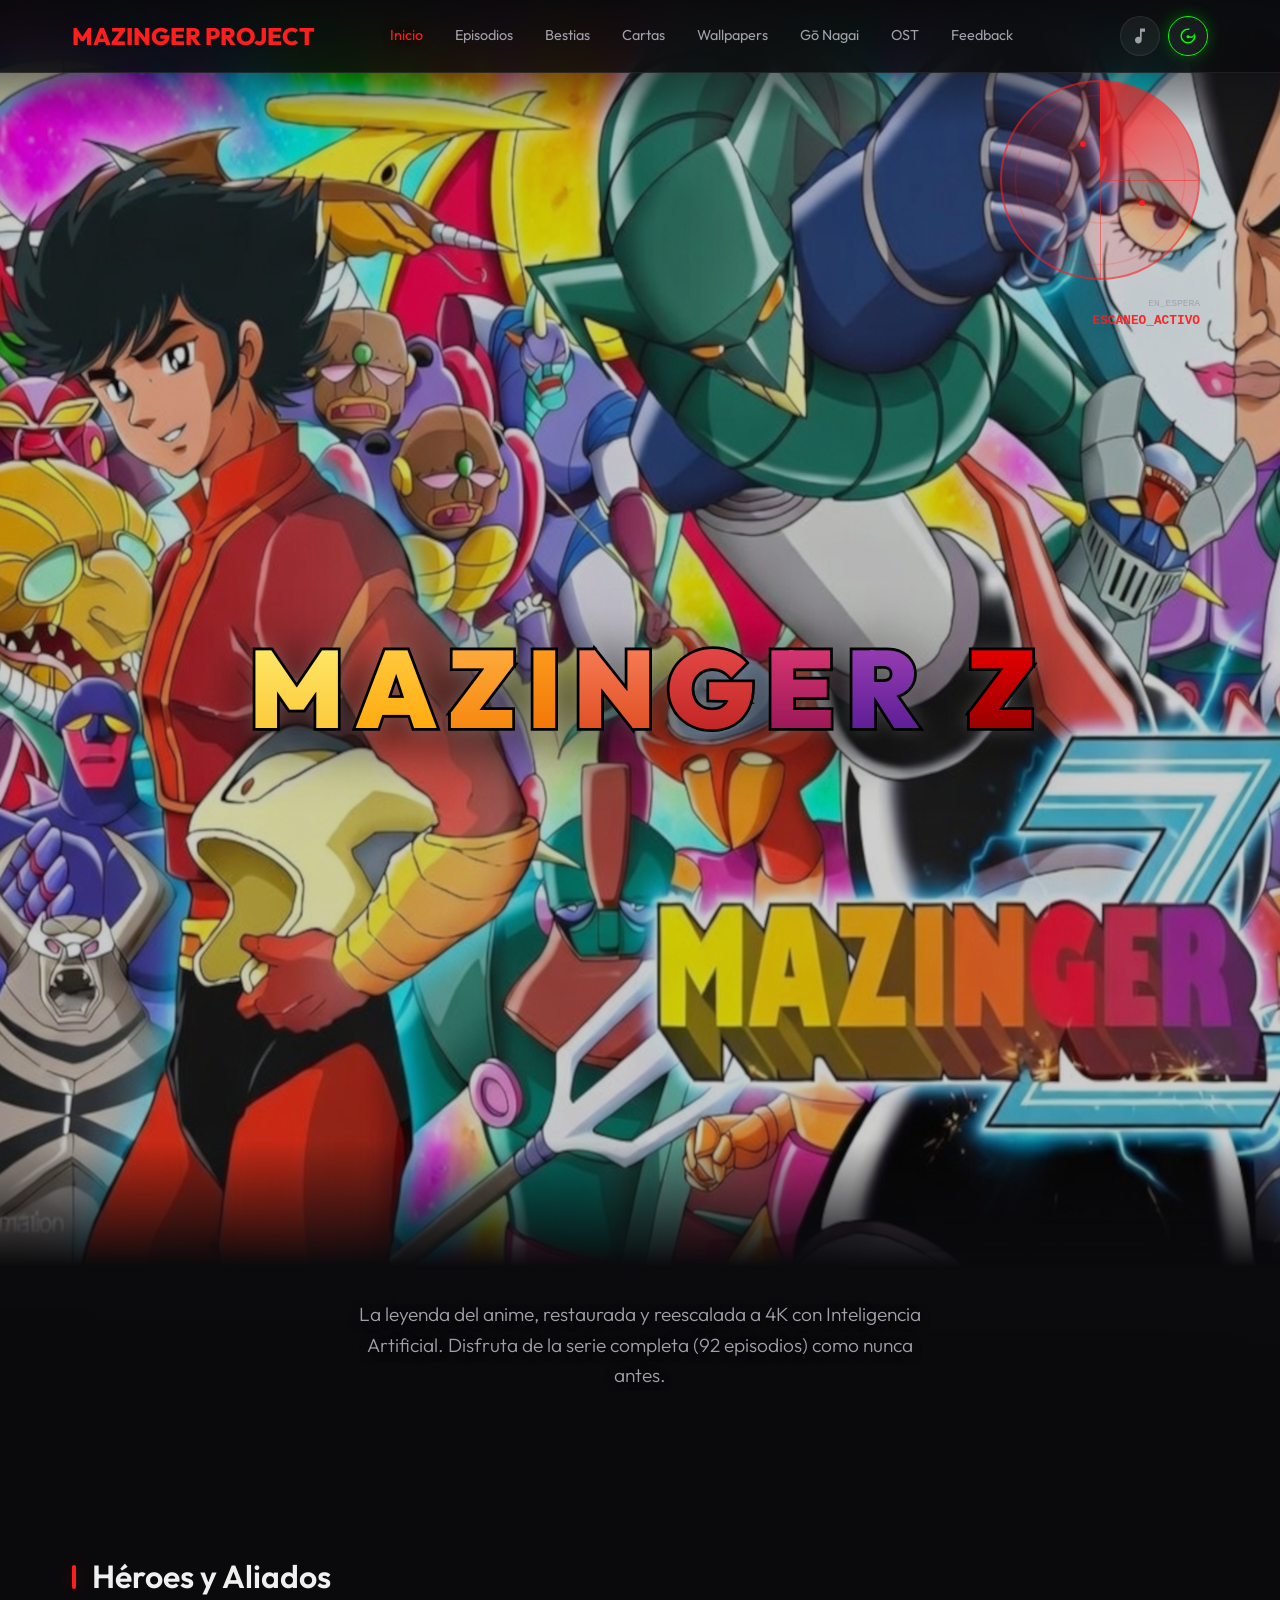
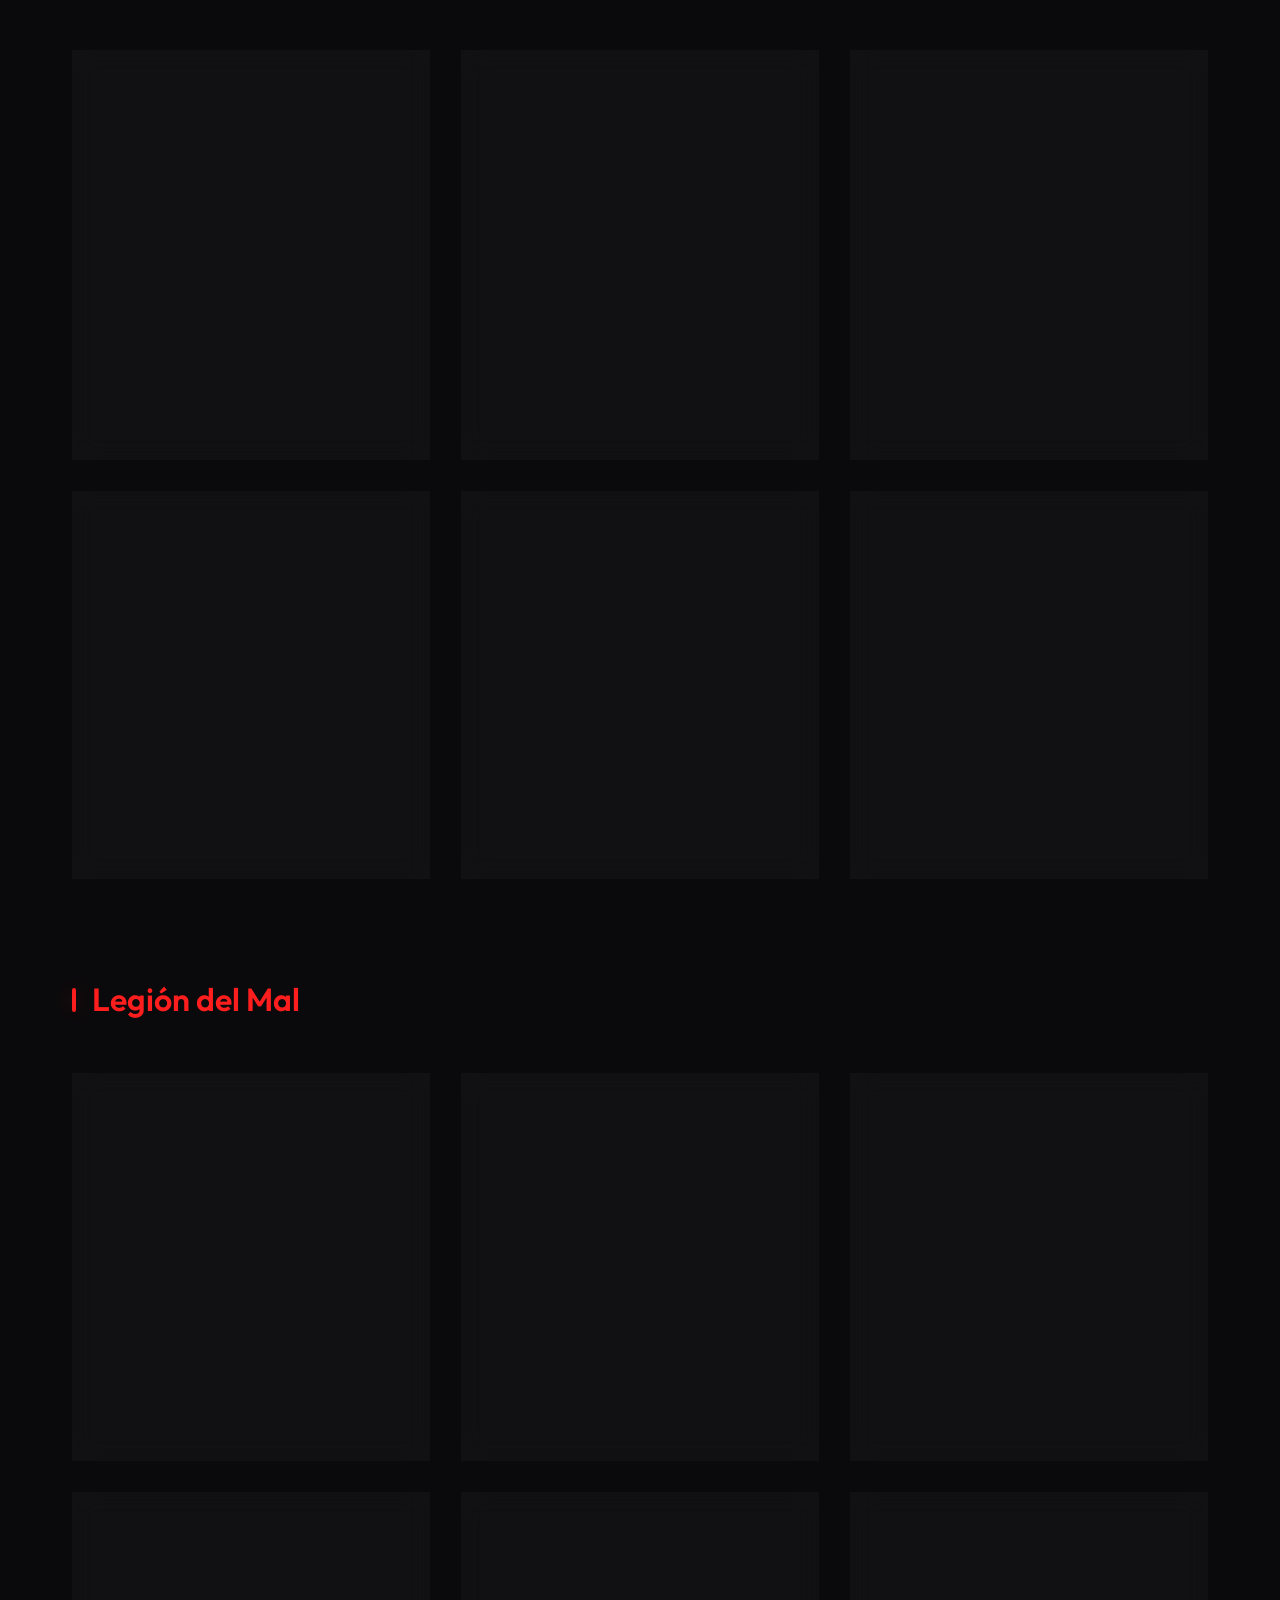
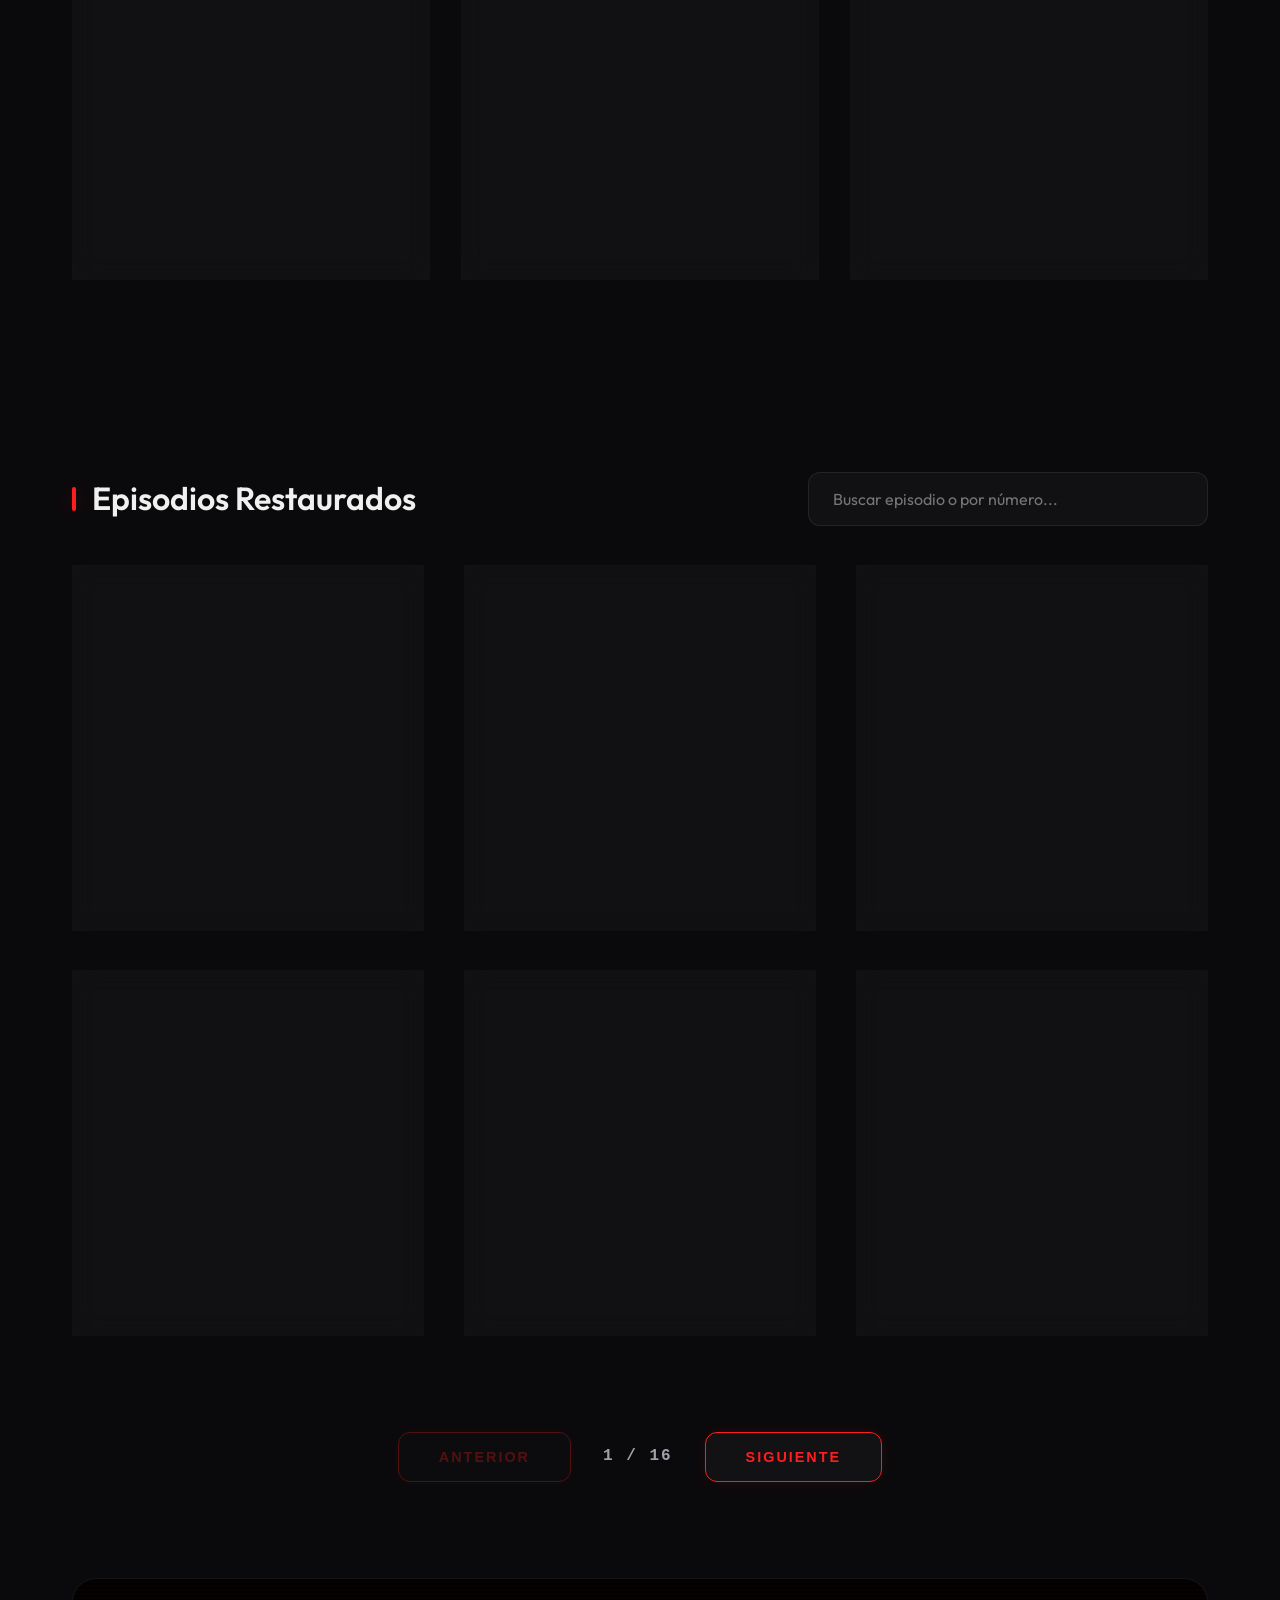
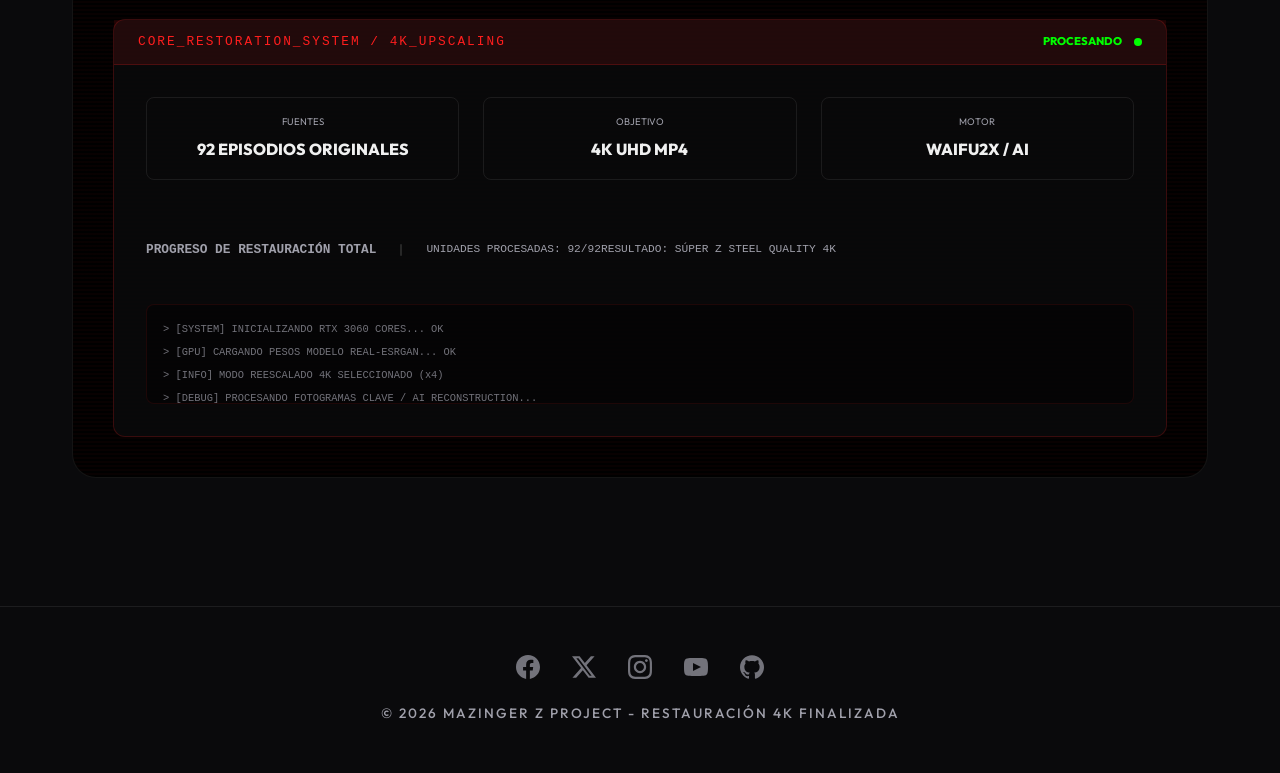
==== commit 3ece811e: "Mazinger Z Project: Optimized hero banner, implemented feedback page with Suno player, and standardi" ====
--- a/index.html
+++ b/index.html
@@ -5,8 +5,10 @@
     <meta charset="UTF-8">
     <meta name="viewport" content="width=device-width, initial-scale=1.0">
     <title>Mazinger Z | 4K Restoration Project Official</title>
-    <meta name="description" content="Bienvenidos al Proyecto de Restauración de Mazinger Z en 4K. Revive los 92 capítulos del anime legendario de Gō Nagai con la mejor calidad visual posible.">
-    <meta name="keywords" content="Mazinger Z, Gō Nagai, 4K Restoration, Restauración 4K, Anime Clásico, Mecha, Super Robot, Alfonso Rubio Rioseras">
+    <meta name="description"
+        content="Bienvenidos al Proyecto de Restauración de Mazinger Z en 4K. Revive los 92 capítulos del anime legendario de Gō Nagai con la mejor calidad visual posible.">
+    <meta name="keywords"
+        content="Mazinger Z, Gō Nagai, 4K Restoration, Restauración 4K, Anime Clásico, Mecha, Super Robot, Alfonso Rubio Rioseras">
     <meta name="author" content="Alfonso Rubio Rioseras">
     <meta name="robots" content="index, follow">
 
@@ -14,15 +16,17 @@
     <meta property="og:type" content="website">
     <meta property="og:url" content="https://mazinger-z.com/">
     <meta property="og:title" content="Mazinger Z | 4K Restoration Project Official">
-    <meta property="og:description" content="Revive la leyenda de Mazinger Z en 4K. Proyecto de restauración integral de los 92 episodios clásicos.">
-    <meta property="og:image" content="https://mazinger-z.com/assets/hero-bg.jpg">
+    <meta property="og:description"
+        content="Revive la leyenda de Mazinger Z en 4K. Proyecto de restauración integral de los 92 episodios clásicos.">
+    <meta property="og:image" content="https://mazinger-z.com/assets/newhero.jpg">
 
     <!-- Twitter -->
     <meta property="twitter:card" content="summary_large_image">
     <meta property="twitter:url" content="https://mazinger-z.com/">
     <meta property="twitter:title" content="Mazinger Z | 4K Restoration Project Official">
-    <meta property="twitter:description" content="Revive la leyenda de Mazinger Z en 4K. Proyecto de restauración integral de los 92 episodios clásicos.">
-    <meta property="twitter:image" content="https://mazinger-z.com/assets/hero-bg.jpg">
+    <meta property="twitter:description"
+        content="Revive la leyenda de Mazinger Z en 4K. Proyecto de restauración integral de los 92 episodios clásicos.">
+    <meta property="twitter:image" content="https://mazinger-z.com/assets/">
 
     <link rel="icon" type="image/jpeg" href="assets/favicon.jpeg">
     <link rel="manifest" href="manifest.json">
@@ -44,6 +48,7 @@
                 <a href="wallpapers.html">Wallpapers</a>
                 <a href="creator.html">Gō Nagai</a>
                 <a href="soundtrack.html">OST</a>
+                <a href="feedback.html">Feedback</a>
             </div>
             <div class="audio-controls-group">
                 <button id="musicToggle" class="audio-btn" onclick="toggleMusic()"
@@ -81,10 +86,63 @@
             </div>
         </div>
         <div class="hero-content">
-            <h1>MAZINGER Z</h1>
-            <br>
-            <img class="banner" src="img/fondobanner.jpg" alt="Mazinger Z Logo">
-            <p>La leyenda del anime, restaurada y reescalada a 4K con Inteligencia Artificial. Disfruta de la serie completa (92 episodios) como nunca antes.</p>
+            <h1 class="hero-logo-container">
+                <svg viewBox="0 0 1100 150" class="mazinger-svg-logo">
+                    <defs>
+                        <linearGradient id="g1" x1="0%" y1="0%" x2="0%" y2="100%">
+                            <stop offset="0%" style="stop-color:#fff176" />
+                            <stop offset="100%" style="stop-color:#fbc02d" />
+                        </linearGradient>
+                        <linearGradient id="g2" x1="0%" y1="0%" x2="0%" y2="100%">
+                            <stop offset="0%" style="stop-color:#ffd54f" />
+                            <stop offset="100%" style="stop-color:#ffa000" />
+                        </linearGradient>
+                        <linearGradient id="g3" x1="0%" y1="0%" x2="0%" y2="100%">
+                            <stop offset="0%" style="stop-color:#ffb74d" />
+                            <stop offset="100%" style="stop-color:#f57c00" />
+                        </linearGradient>
+                        <linearGradient id="g4" x1="0%" y1="0%" x2="0%" y2="100%">
+                            <stop offset="0%" style="stop-color:#ffa726" />
+                            <stop offset="100%" style="stop-color:#ef6c00" />
+                        </linearGradient>
+                        <linearGradient id="g5" x1="0%" y1="0%" x2="0%" y2="100%">
+                            <stop offset="0%" style="stop-color:#ff8a65" />
+                            <stop offset="100%" style="stop-color:#d84315" />
+                        </linearGradient>
+                        <linearGradient id="g6" x1="0%" y1="0%" x2="0%" y2="100%">
+                            <stop offset="0%" style="stop-color:#ef5350" />
+                            <stop offset="100%" style="stop-color:#b71c1c" />
+                        </linearGradient>
+                        <linearGradient id="g7" x1="0%" y1="0%" x2="0%" y2="100%">
+                            <stop offset="0%" style="stop-color:#ec407a" />
+                            <stop offset="100%" style="stop-color:#880e4f" />
+                        </linearGradient>
+                        <linearGradient id="g8" x1="0%" y1="0%" x2="0%" y2="100%">
+                            <stop offset="0%" style="stop-color:#ab47bc" />
+                            <stop offset="100%" style="stop-color:#4a148c" />
+                        </linearGradient>
+                        <linearGradient id="g9" x1="0%" y1="0%" x2="0%" y2="100%">
+                            <stop offset="0%" style="stop-color:#ff0000" />
+                            <stop offset="100%" style="stop-color:#800000" />
+                        </linearGradient>
+                    </defs>
+                    <text x="50%" y="110" text-anchor="middle" font-family="'Outfit', sans-serif" font-weight="900"
+                        font-size="120" letter-spacing="-5">
+                        <tspan fill="url(#g1)">M</tspan>
+                        <tspan fill="url(#g2)">A</tspan>
+                        <tspan fill="url(#g3)">Z</tspan>
+                        <tspan fill="url(#g4)">I</tspan>
+                        <tspan fill="url(#g5)">N</tspan>
+                        <tspan fill="url(#g6)">G</tspan>
+                        <tspan fill="url(#g7)">E</tspan>
+                        <tspan fill="url(#g8)">R</tspan>
+                        <tspan fill="url(#g9)" dx="40">Z</tspan>
+                    </text>
+                </svg>
+            </h1>
+            <img class="banner" src="assets/newhero.jpg" alt="Mazinger Z Logo">
+            <p>La leyenda del anime, restaurada y reescalada a 4K con Inteligencia Artificial. Disfruta de la serie
+                completa (92 episodios) como nunca antes.</p>
         </div>
     </section>
 
@@ -100,6 +158,22 @@
             <div id="villainsContainer" class="characters-grid">
                 <!-- Dinámico -->
             </div>
+        </section>
+
+
+
+        <section id="episodes">
+            <div class="controls">
+                <h2 class="section-title">Episodios Restaurados</h2>
+                <div class="search-container">
+                    <input type="text" id="searchInput" placeholder="Buscar episodio o por número...">
+                </div>
+            </div>
+
+            <div id="episodesGrid" class="episodes-grid">
+                <!-- Cargado dinámicamente desde episodes.js -->
+            </div>
+            <div id="loadMoreContainer" class="load-more-container"></div>
         </section>
 
         <section id="restoration" class="restoration-section">
@@ -145,20 +219,6 @@
                         </div>
                     </div>
                 </div>
-            </div>
-        </section>
-
-
-        <section id="episodes">
-            <div class="controls">
-                <h2 class="section-title">Episodios Restaurados</h2>
-                <div class="search-container">
-                    <input type="text" id="searchInput" placeholder="Buscar episodio o por número...">
-                </div>
-            </div>
-
-            <div id="episodesGrid" class="episodes-grid">
-                <!-- Cargado dinámicamente desde episodes.js -->
             </div>
         </section>
     </main>
@@ -188,6 +248,7 @@
     <script src="characters.js"></script>
     <script src="pwa_init.js"></script>
 
+
     <footer class="main-footer">
         <div class="footer-content">
             <div class="footer-social">
--- a/index.css
+++ b/index.css
@@ -133,16 +133,21 @@
 /* Hero Section */
 .hero {
     position: relative;
-    height: 90vh;
+    min-height: 1267px;
     display: flex;
     flex-direction: column;
     align-items: center;
     justify-content: center;
     text-align: center;
     background: linear-gradient(to bottom, rgba(10, 10, 12, 0.2), var(--bg-color)),
-        url('./assets/fondobanner.jpg') center/cover no-repeat;
+        url('./assets/newhero.jpg') center/cover no-repeat;
     margin-bottom: 4rem;
     overflow: hidden;
+}
+
+.hero-small {
+    height: 40vh;
+    min-height: 300px;
 }
 
 /* Radar System */
@@ -152,14 +157,14 @@
     right: 5rem;
     z-index: 10;
     pointer-events: none;
-    opacity: 0.6;
+    opacity: 0.95;
 }
 
 .radar {
     width: 200px;
     height: 200px;
-    background: rgba(255, 30, 30, 0.05);
-    border: 1px solid rgba(255, 30, 30, 0.3);
+    background: rgba(255, 30, 30, 0.15);
+    border: 2px solid rgba(255, 30, 30, 0.6);
     border-radius: 50%;
     position: relative;
     overflow: hidden;
@@ -169,7 +174,7 @@
 .radar-sweep {
     position: absolute;
     inset: 0;
-    background: conic-gradient(from 0deg, rgba(255, 30, 30, 0.4) 0%, transparent 40%);
+    background: conic-gradient(from 0deg, rgba(255, 30, 30, 0.8) 0%, transparent 40%);
     animation: rotate-radar 4s linear infinite;
     z-index: 2;
 }
@@ -178,14 +183,14 @@
     position: absolute;
     inset: 0;
     border-radius: 50%;
-    background-image: radial-gradient(circle, transparent 30%, rgba(255, 30, 30, 0.1) 31%, transparent 32%, transparent 60%, rgba(255, 30, 30, 0.1) 61%, transparent 62%);
+    background-image: radial-gradient(circle, transparent 30%, rgba(255, 30, 30, 0.2) 31%, transparent 32%, transparent 60%, rgba(255, 30, 30, 0.2) 61%, transparent 62%);
 }
 
 .radar-crosshair::before,
 .radar-crosshair::after {
     content: '';
     position: absolute;
-    background: rgba(255, 30, 30, 0.2);
+    background: rgba(255, 30, 30, 0.5);
 }
 
 .radar-crosshair::before {
@@ -266,33 +271,60 @@
     }
 }
 
-.hero-content h1 {
-    font-size: 5rem;
-    font-weight: 800;
-    text-transform: uppercase;
-    letter-spacing: -2px;
-    margin-bottom: 0.5rem;
-    background: linear-gradient(135deg, #fff 0%, #777 100%);
-    -webkit-background-clip: text;
-    background-clip: text;
-    -webkit-text-fill-color: transparent;
-    filter: drop-shadow(0 5px 15px rgba(0, 0, 0, 0.5));
+.hero-content .hero-logo-container {
+    position: absolute;
+    top: 50%;
+    left: 50%;
+    transform: translate(-50%, -50%);
+    z-index: 10;
+    width: 90%;
+    max-width: 1000px;
+    margin: 0;
+    pointer-events: none;
+    filter: drop-shadow(0 10px 30px rgba(0, 0, 0, 0.9));
+}
+
+.mazinger-svg-logo {
+    width: 100%;
+    height: auto;
+    display: block;
+}
+
+.mazinger-svg-logo text {
+    stroke: #000;
+    stroke-width: 6px;
+    paint-order: stroke fill;
+    filter: drop-shadow(0 0 10px rgba(255, 255, 255, 0.2));
 }
 
 .hero-content p {
     color: var(--text-secondary);
     font-size: 1.2rem;
     max-width: 600px;
-    margin: 0 auto;
+    margin: 2rem auto 0;
     font-weight: 300;
+    position: relative;
+    z-index: 20;
+    text-shadow: 0 2px 10px rgba(0, 0, 0, 0.8);
+}
+
+.hero-content {
+    width: 100%;
+    position: relative;
+    display: flex;
+    flex-direction: column;
+    align-items: center;
+    justify-content: center;
 }
 
 .banner {
-    color: var(--text-secondary);
-    font-size: 1.2rem;
-    max-width: 600px;
-    margin-top: 1rem;
-    font-weight: 300;
+    width: 100%;
+    height: 1267px;
+    max-width: none;
+    object-fit: cover;
+    opacity: 0.8;
+    mask-image: linear-gradient(to bottom, transparent, black 10%, black 90%, transparent);
+    -webkit-mask-image: linear-gradient(to bottom, transparent, black 10%, black 90%, transparent);
 }
 
 
@@ -353,6 +385,43 @@
     grid-template-columns: repeat(auto-fill, minmax(300px, 1fr));
     gap: 2.5rem;
     margin-bottom: 6rem;
+}
+
+.load-more-container {
+    display: flex;
+    justify-content: center;
+    align-items: center;
+    gap: 2rem;
+    margin: 2.5rem 0 6rem;
+}
+
+.page-indicator {
+    font-family: monospace;
+    font-size: 1rem;
+    color: var(--text-secondary);
+    font-weight: 800;
+    letter-spacing: 2px;
+}
+
+.load-more-btn {
+    background: var(--surface-color);
+    border: 1px solid var(--primary-color);
+    color: var(--primary-color);
+    padding: 1rem 2.5rem;
+    border-radius: 12px;
+    font-size: 0.9rem;
+    font-weight: 800;
+    cursor: pointer;
+    transition: var(--transition-smooth);
+    letter-spacing: 2px;
+    box-shadow: 0 0 15px rgba(255, 30, 30, 0.1);
+}
+
+.load-more-btn:hover {
+    background: var(--primary-color);
+    color: white;
+    box-shadow: var(--accent-glow);
+    transform: translateY(-3px);
 }
 
 /* Episode Card */
@@ -1512,6 +1581,122 @@
     font-size: 0.7rem;
 }
 
+/* Feedback Form Styles */
+.feedback-section {
+    padding: 4rem 0 8rem;
+}
+
+.feedback-container {
+    max-width: 800px;
+    margin: 0 auto;
+    background: rgba(15, 15, 20, 0.8);
+    border: 1px solid var(--border-color);
+    border-radius: 12px;
+    padding: 3rem;
+    backdrop-filter: blur(10px);
+    box-shadow: 0 20px 50px rgba(0, 0, 0, 0.5);
+}
+
+.form-group {
+    margin-bottom: 2rem;
+}
+
+.form-group label {
+    display: block;
+    margin-bottom: 0.8rem;
+    font-size: 0.9rem;
+    color: var(--primary-color);
+    font-weight: 800;
+    letter-spacing: 1px;
+    font-family: monospace;
+}
+
+.form-input, .form-textarea {
+    width: 100%;
+    background: rgba(255, 255, 255, 0.05);
+    border: 1px solid rgba(255, 255, 255, 0.1);
+    border-radius: 6px;
+    padding: 1rem;
+    color: var(--text-primary);
+    font-size: 1rem;
+    transition: all 0.3s ease;
+}
+
+.form-input:focus, .form-textarea:focus {
+    outline: none;
+    border-color: var(--primary-color);
+    background: rgba(255, 255, 255, 0.08);
+    box-shadow: 0 0 15px rgba(255, 30, 30, 0.2);
+}
+
+.form-textarea {
+    min-height: 150px;
+    resize: vertical;
+}
+
+.feedback-btn {
+    width: 100%;
+    padding: 1.2rem;
+    background: var(--primary-color);
+    color: white;
+    border: none;
+    border-radius: 6px;
+    font-size: 1.1rem;
+    font-weight: 800;
+    cursor: pointer;
+    transition: all 0.3s ease;
+    text-transform: uppercase;
+    letter-spacing: 2px;
+}
+
+.feedback-btn:hover {
+    background: #ff4d4d;
+    transform: translateY(-2px);
+    box-shadow: 0 10px 20px rgba(255, 30, 30, 0.3);
+}
+
+.tech-notice {
+    margin-top: 1.5rem;
+    font-family: monospace;
+    font-size: 0.75rem;
+    color: var(--text-secondary);
+    text-align: center;
+    border-top: 1px solid rgba(255, 255, 255, 0.05);
+    padding-top: 1.5rem;
+}
+
+/* Feedback Music */
+.feedback-music {
+    margin: 4rem auto;
+    max-width: 800px;
+    padding: 3rem;
+    background: rgba(10, 10, 10, 0.8);
+    border: 1px solid var(--primary-color);
+    border-radius: 12px;
+    box-shadow: 0 0 40px rgba(255, 235, 59, 0.1);
+    text-align: center;
+    backdrop-filter: blur(10px);
+}
+
+.feedback-music h2 {
+    color: var(--primary-color);
+    margin-bottom: 2rem;
+    font-size: 1.8rem;
+    letter-spacing: 5px;
+    font-family: 'Outfit', sans-serif;
+    font-weight: 800;
+    text-transform: uppercase;
+}
+
+.iframe-wrapper {
+    width: 100%;
+    max-width: 760px;
+    margin: 0 auto;
+    border-radius: 8px;
+    overflow: hidden;
+    background: #000;
+}
+
 /* --- UNIFIED FOOTER SYSTEM --- */
 .main-footer {
     background: rgba(10, 10, 12, 0.95);
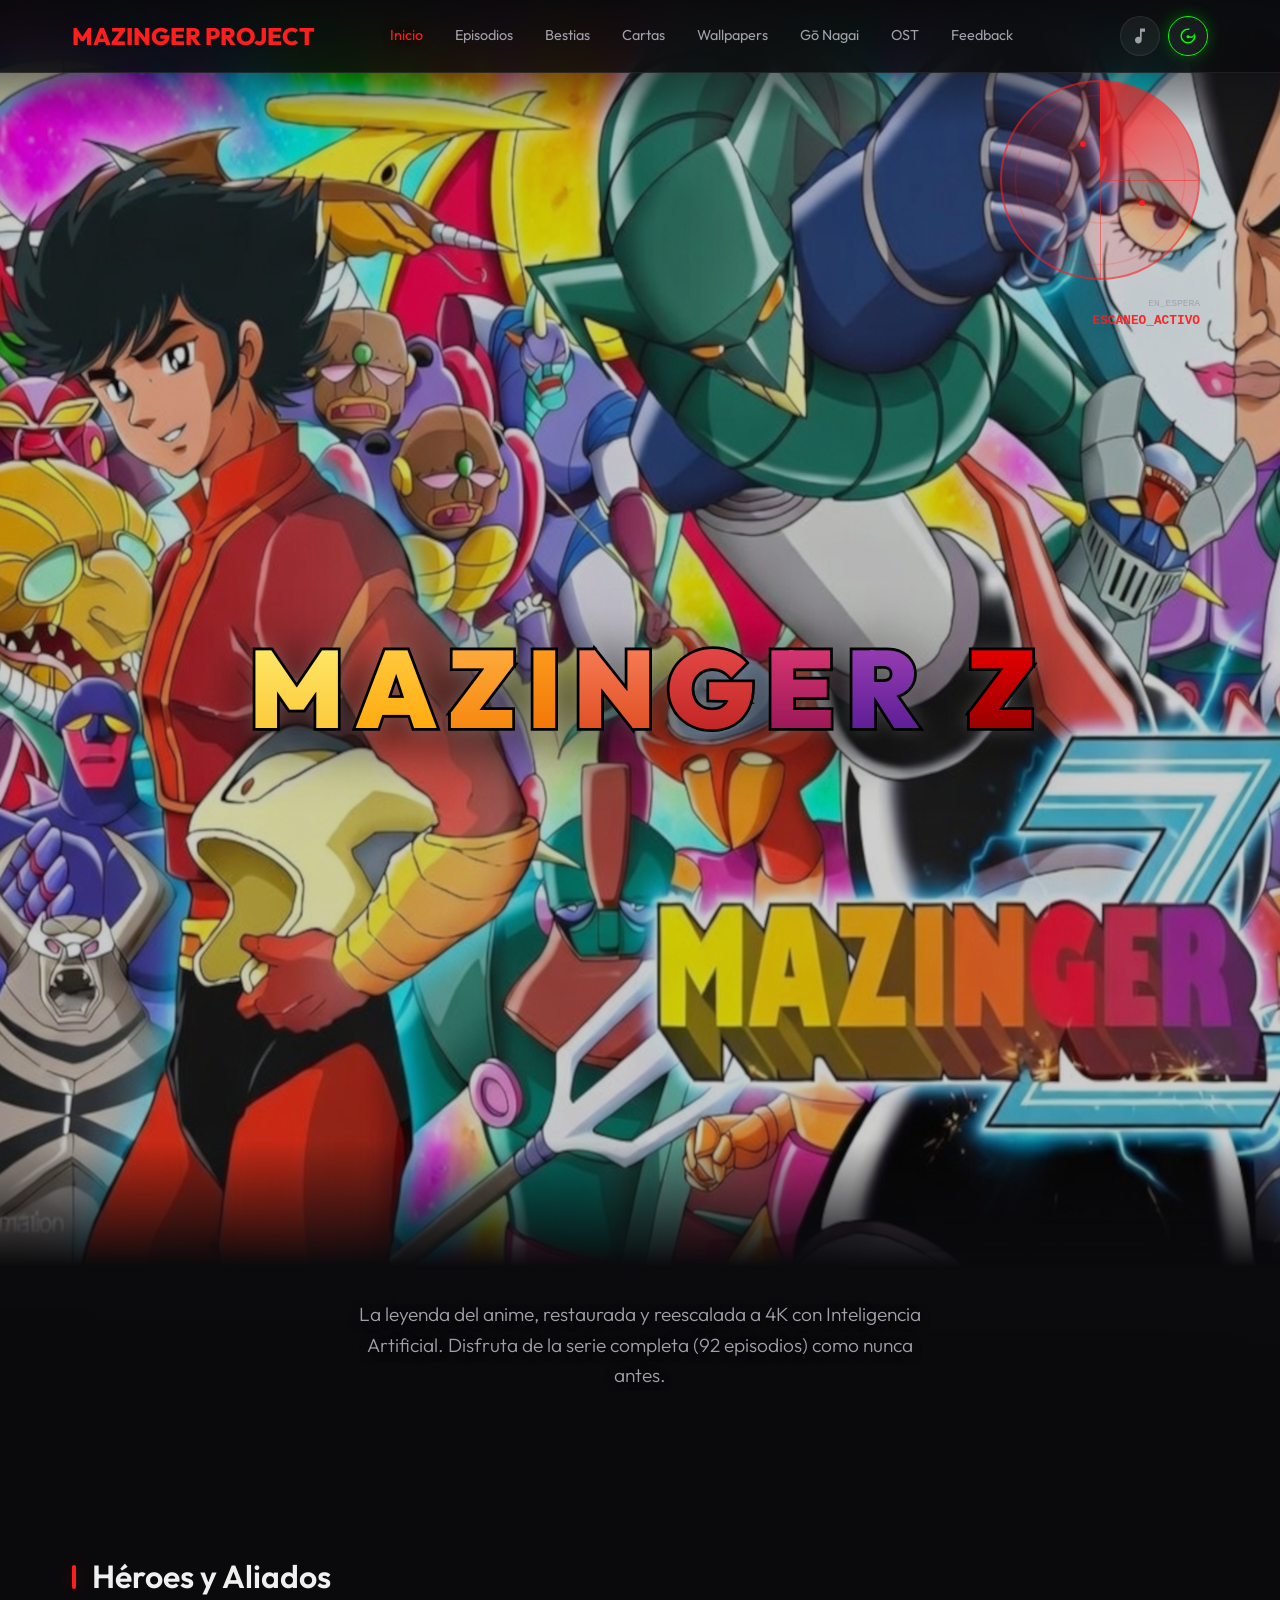
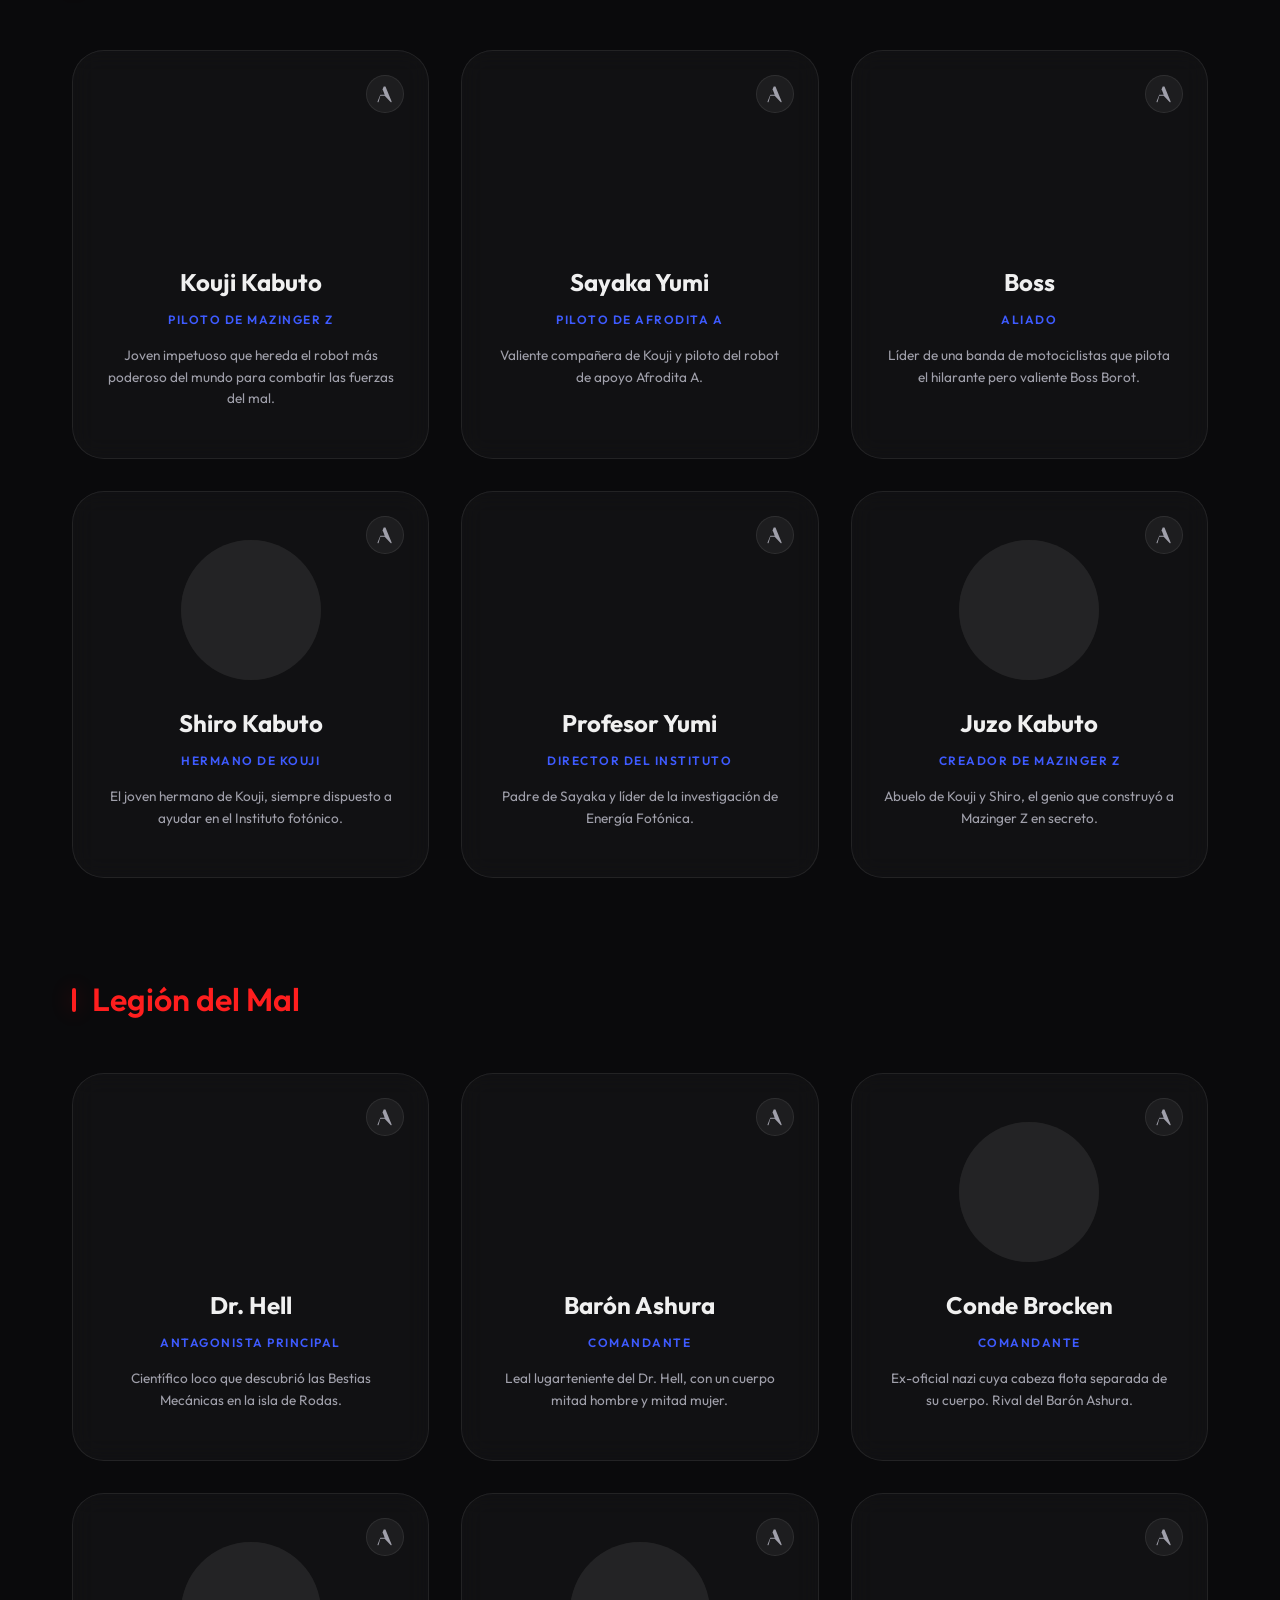
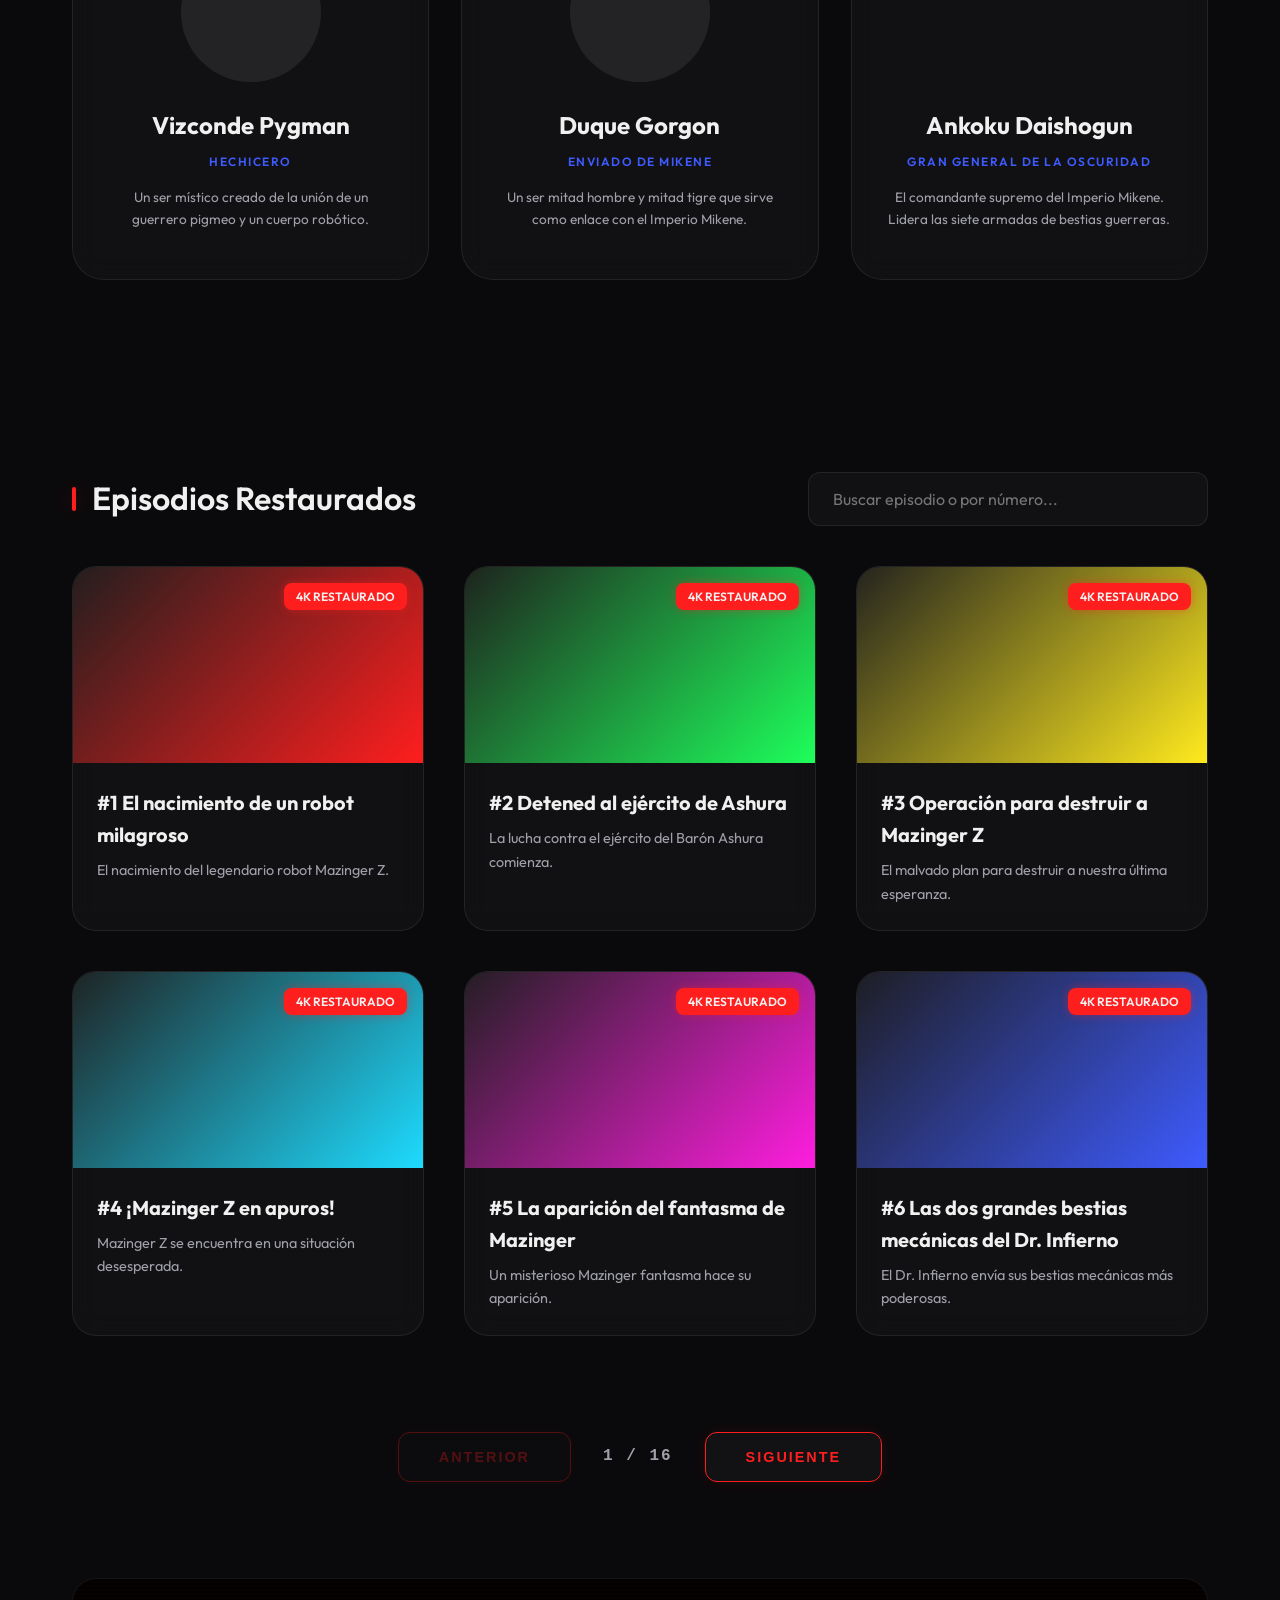
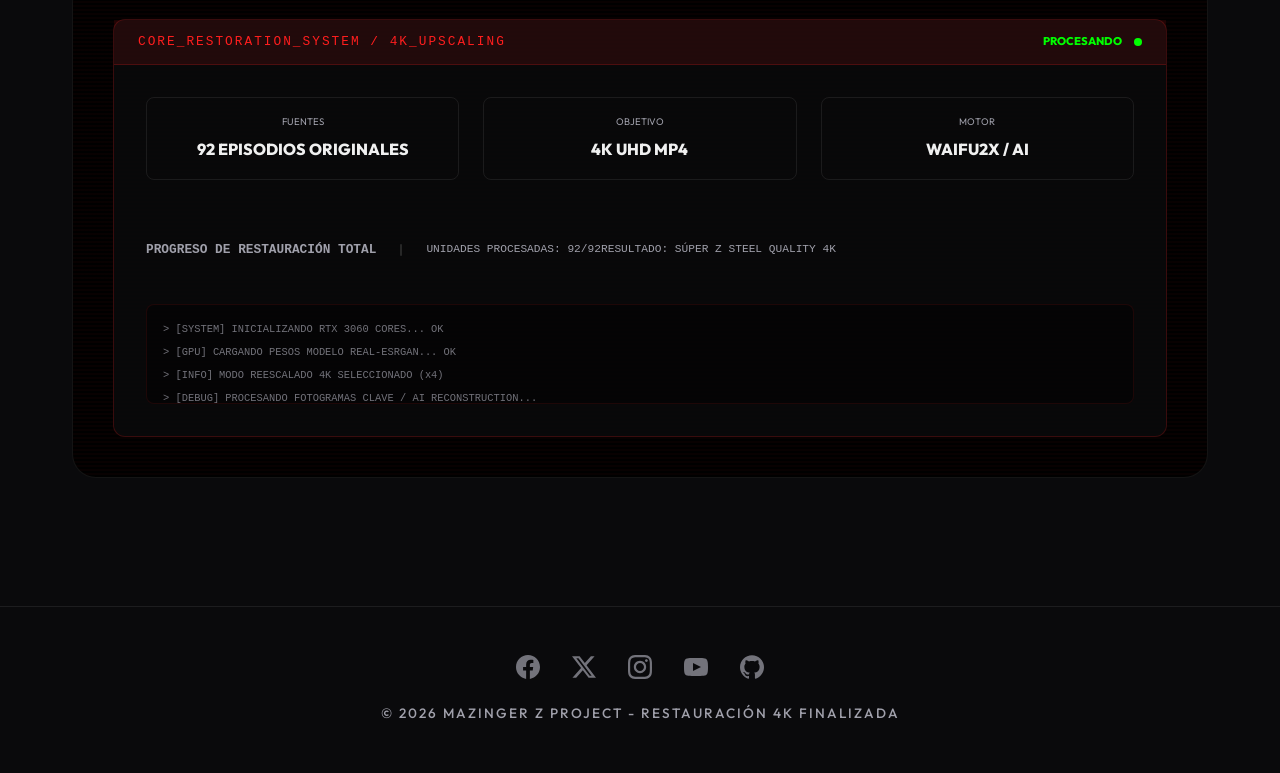
==== commit 4324923e: "Add files via upload" ====
--- a/index.html
+++ b/index.html
@@ -1,292 +1,292 @@
-<!DOCTYPE html>
-<html lang="es">
-
-<head>
-    <meta charset="UTF-8">
-    <meta name="viewport" content="width=device-width, initial-scale=1.0">
-    <title>Mazinger Z | 4K Restoration Project Official</title>
-    <meta name="description"
-        content="Bienvenidos al Proyecto de Restauración de Mazinger Z en 4K. Revive los 92 capítulos del anime legendario de Gō Nagai con la mejor calidad visual posible.">
-    <meta name="keywords"
-        content="Mazinger Z, Gō Nagai, 4K Restoration, Restauración 4K, Anime Clásico, Mecha, Super Robot, Alfonso Rubio Rioseras">
-    <meta name="author" content="Alfonso Rubio Rioseras">
-    <meta name="robots" content="index, follow">
-
-    <!-- Open Graph / Facebook -->
-    <meta property="og:type" content="website">
-    <meta property="og:url" content="https://mazinger-z.com/">
-    <meta property="og:title" content="Mazinger Z | 4K Restoration Project Official">
-    <meta property="og:description"
-        content="Revive la leyenda de Mazinger Z en 4K. Proyecto de restauración integral de los 92 episodios clásicos.">
-    <meta property="og:image" content="https://mazinger-z.com/assets/newhero.jpg">
-
-    <!-- Twitter -->
-    <meta property="twitter:card" content="summary_large_image">
-    <meta property="twitter:url" content="https://mazinger-z.com/">
-    <meta property="twitter:title" content="Mazinger Z | 4K Restoration Project Official">
-    <meta property="twitter:description"
-        content="Revive la leyenda de Mazinger Z en 4K. Proyecto de restauración integral de los 92 episodios clásicos.">
-    <meta property="twitter:image" content="https://mazinger-z.com/assets/">
-
-    <link rel="icon" type="image/jpeg" href="assets/favicon.jpeg">
-    <link rel="manifest" href="manifest.json">
-    <meta name="theme-color" content="#050505">
-    <link rel="apple-touch-icon" href="assets/favicon.jpeg">
-    <link rel="stylesheet" href="index.css">
-</head>
-
-<body>
-
-    <nav class="navbar">
-        <div class="nav-container">
-            <a href="index.html" class="nav-logo" style="text-decoration: none;">Mazinger Project</a>
-            <div class="nav-links">
-                <a href="index.html" class="active">Inicio</a>
-                <a href="episodes.html">Episodios</a>
-                <a href="beasts.html">Bestias</a>
-                <a href="cards.html">Cartas</a>
-                <a href="wallpapers.html">Wallpapers</a>
-                <a href="creator.html">Gō Nagai</a>
-                <a href="soundtrack.html">OST</a>
-                <a href="feedback.html">Feedback</a>
-            </div>
-            <div class="audio-controls-group">
-                <button id="musicToggle" class="audio-btn" onclick="toggleMusic()"
-                    title="Música de Fondo (Mazinger Theme)">
-                    <svg width="20" height="20" viewBox="0 0 24 24" fill="currentColor">
-                        <path
-                            d="M12 3v10.55c-.59-.34-1.27-.55-2-.55-2.21 0-4 1.79-4 4s1.79 4 4 4 4-1.79 4-4V7h4V3h-6z" />
-                    </svg>
-                </button>
-                <button id="fxToggle" class="audio-btn audio-active" onclick="toggleFx()"
-                    title="Efectos de Sonido (FX Tácticos)">
-                    <svg width="18" height="18" viewBox="0 0 24 24" fill="currentColor">
-                        <path
-                            d="M12 15c1.1 0 2-.9 2-2s-.9-2-2-2-2 .9-2 2 .9 2 2 2zm1-13.06c.58.06 1.14.24 1.64.52l-1.45 1.45C12.85 4.09 12.44 4 12 4c-4.42 0-8 3.58-8 8s3.58 8 8 8 8-3.58 8-8c0-.44-.09-.85-.31-1.23l1.45-1.45c.5.71.86 1.52.86 2.68 0 5.52-4.48 10-10 10S2 17.52 2 12 6.48 2 12 2c.34 0 .68.02 1.01.06zm7.06 3.01L19.06 6.01c.58.71.94 1.53.94 2.49 0 2.21-1.79 4-4 4-.96 0-1.78-.36-2.49-.94l-1.45 1.45c.87.87 2.07 1.49 3.44 1.49 2.76 0 5-2.24 5-5 0-1.37-.62-2.57-1.49-3.44z" />
-                    </svg>
-                </button>
-            </div>
-        </div>
-    </nav>
-
-    <section id="hero" class="hero placeholder-hero">
-        <div class="radar-container">
-            <div class="radar">
-                <div class="radar-sweep"></div>
-                <div class="radar-circles"></div>
-                <div class="radar-crosshair"></div>
-                <div class="radar-blips">
-                    <div class="blip blip-1" title="Amenaza detectada: Garada K7"></div>
-                    <div class="blip blip-2" title="Amenaza detectada: Doublas M2"></div>
-                </div>
-            </div>
-            <div class="radar-status">
-                <span class="status-label">EN_ESPERA</span>
-                <span class="status-value">ESCANEO_ACTIVO</span>
-            </div>
-        </div>
-        <div class="hero-content">
-            <h1 class="hero-logo-container">
-                <svg viewBox="0 0 1100 150" class="mazinger-svg-logo">
-                    <defs>
-                        <linearGradient id="g1" x1="0%" y1="0%" x2="0%" y2="100%">
-                            <stop offset="0%" style="stop-color:#fff176" />
-                            <stop offset="100%" style="stop-color:#fbc02d" />
-                        </linearGradient>
-                        <linearGradient id="g2" x1="0%" y1="0%" x2="0%" y2="100%">
-                            <stop offset="0%" style="stop-color:#ffd54f" />
-                            <stop offset="100%" style="stop-color:#ffa000" />
-                        </linearGradient>
-                        <linearGradient id="g3" x1="0%" y1="0%" x2="0%" y2="100%">
-                            <stop offset="0%" style="stop-color:#ffb74d" />
-                            <stop offset="100%" style="stop-color:#f57c00" />
-                        </linearGradient>
-                        <linearGradient id="g4" x1="0%" y1="0%" x2="0%" y2="100%">
-                            <stop offset="0%" style="stop-color:#ffa726" />
-                            <stop offset="100%" style="stop-color:#ef6c00" />
-                        </linearGradient>
-                        <linearGradient id="g5" x1="0%" y1="0%" x2="0%" y2="100%">
-                            <stop offset="0%" style="stop-color:#ff8a65" />
-                            <stop offset="100%" style="stop-color:#d84315" />
-                        </linearGradient>
-                        <linearGradient id="g6" x1="0%" y1="0%" x2="0%" y2="100%">
-                            <stop offset="0%" style="stop-color:#ef5350" />
-                            <stop offset="100%" style="stop-color:#b71c1c" />
-                        </linearGradient>
-                        <linearGradient id="g7" x1="0%" y1="0%" x2="0%" y2="100%">
-                            <stop offset="0%" style="stop-color:#ec407a" />
-                            <stop offset="100%" style="stop-color:#880e4f" />
-                        </linearGradient>
-                        <linearGradient id="g8" x1="0%" y1="0%" x2="0%" y2="100%">
-                            <stop offset="0%" style="stop-color:#ab47bc" />
-                            <stop offset="100%" style="stop-color:#4a148c" />
-                        </linearGradient>
-                        <linearGradient id="g9" x1="0%" y1="0%" x2="0%" y2="100%">
-                            <stop offset="0%" style="stop-color:#ff0000" />
-                            <stop offset="100%" style="stop-color:#800000" />
-                        </linearGradient>
-                    </defs>
-                    <text x="50%" y="110" text-anchor="middle" font-family="'Outfit', sans-serif" font-weight="900"
-                        font-size="120" letter-spacing="-5">
-                        <tspan fill="url(#g1)">M</tspan>
-                        <tspan fill="url(#g2)">A</tspan>
-                        <tspan fill="url(#g3)">Z</tspan>
-                        <tspan fill="url(#g4)">I</tspan>
-                        <tspan fill="url(#g5)">N</tspan>
-                        <tspan fill="url(#g6)">G</tspan>
-                        <tspan fill="url(#g7)">E</tspan>
-                        <tspan fill="url(#g8)">R</tspan>
-                        <tspan fill="url(#g9)" dx="40">Z</tspan>
-                    </text>
-                </svg>
-            </h1>
-            <img class="banner" src="assets/newhero.jpg" alt="Mazinger Z Logo">
-            <p>La leyenda del anime, restaurada y reescalada a 4K con Inteligencia Artificial. Disfruta de la serie
-                completa (92 episodios) como nunca antes.</p>
-        </div>
-    </section>
-
-    <main class="container">
-
-        <section id="characters" class="characters-section">
-            <h2 class="section-title">Héroes y Aliados</h2>
-            <div id="heroesContainer" class="characters-grid">
-                <!-- Dinámico -->
-            </div>
-
-            <h2 class="section-title" style="margin-top: 6rem; color: var(--primary-color);">Legión del Mal</h2>
-            <div id="villainsContainer" class="characters-grid">
-                <!-- Dinámico -->
-            </div>
-        </section>
-
-
-
-        <section id="episodes">
-            <div class="controls">
-                <h2 class="section-title">Episodios Restaurados</h2>
-                <div class="search-container">
-                    <input type="text" id="searchInput" placeholder="Buscar episodio o por número...">
-                </div>
-            </div>
-
-            <div id="episodesGrid" class="episodes-grid">
-                <!-- Cargado dinámicamente desde episodes.js -->
-            </div>
-            <div id="loadMoreContainer" class="load-more-container"></div>
-        </section>
-
-        <section id="restoration" class="restoration-section">
-            <div class="restoration-card">
-                <div class="tech-display">
-                    <div class="display-header">
-                        <span class="display-title">CORE_RESTORATION_SYSTEM / 4K_UPSCALING</span>
-                        <div class="live-indicator">
-                            <span class="status-blink">PROCESANDO</span>
-                            <div class="pulse-ring"></div>
-                        </div>
-                    </div>
-                    <div class="display-content">
-                        <div class="restoration-stats">
-                            <div class="stat-box">
-                                <span class="stat-label">FUENTES</span>
-                                <span class="stat-value">92 EPISODIOS ORIGINALES</span>
-                            </div>
-                            <div class="stat-box">
-                                <span class="stat-label">OBJETIVO</span>
-                                <span class="stat-value">4K UHD MP4</span>
-                            </div>
-                            <div class="stat-box">
-                                <span class="stat-label">MOTOR</span>
-                                <span class="stat-value">WAIFU2X / AI</span>
-                            </div>
-                        </div>
-                        <div class="progress-container">
-                            <div class="progress-label">PROGRESO DE RESTAURACIÓN TOTAL</div>
-                            <div class="progress-bar-bg">
-                                <div class="progress-bar-fill" style="width: 100%;"></div>
-                            </div>
-                            <div class="progress-meta">
-                                <span>UNIDADES PROCESADAS: 92/92</span>
-                                <span>RESULTADO: SÚPER Z STEEL QUALITY 4K</span>
-                            </div>
-                        </div>
-                        <div class="restoration-log">
-                            <div class="log-line">> [SYSTEM] INICIALIZANDO RTX 3060 CORES... OK</div>
-                            <div class="log-line">> [GPU] CARGANDO PESOS MODELO REAL-ESRGAN... OK</div>
-                            <div class="log-line">> [INFO] MODO REESCALADO 4K SELECCIONADO (x4)</div>
-                            <div class="log-line">> [DEBUG] PROCESANDO FOTOGRAMAS CLAVE / AI RECONSTRUCTION...</div>
-                        </div>
-                    </div>
-                </div>
-            </div>
-        </section>
-    </main>
-
-    <!-- Video Modal -->
-    <div id="videoModal" class="modal">
-        <div class="modal-content">
-            <span class="close-modal">&times;</span>
-            <div class="video-container">
-                <video id="mainVideo" controls>
-                    <source src="" type="video/mp4">
-                    Tu navegador no soporta vídeos.
-                </video>
-                <div id="videoPlaceholder" class="video-placeholder">
-                    <p>🎬 El episodio reescalado a 4K aparecerá aquí una vez procesado.</p>
-                </div>
-            </div>
-            <div class="modal-info">
-                <h2 id="modalTitle">Título del Episodio</h2>
-                <p id="modalDesc">Descripción técnica de la restauración.</p>
-            </div>
-        </div>
-    </div>
-
-    <script src="audio_manager.js"></script>
-    <script src="episodes.js"></script>
-    <script src="characters.js"></script>
-    <script src="pwa_init.js"></script>
-
-
-    <footer class="main-footer">
-        <div class="footer-content">
-            <div class="footer-social">
-                <a href="https://www.facebook.com/ps4rioseras007" title="Facebook">
-                    <svg viewBox="0 0 24 24">
-                        <path
-                            d="M24 12.073c0-6.627-5.373-12-12-12s-12 5.373-12 12c0 5.99 4.388 10.954 10.125 11.854v-8.385H7.078v-3.47h3.047V9.43c0-3.007 1.792-4.669 4.533-4.669 1.312 0 2.686.235 2.686.235v2.953H15.83c-1.491 0-1.956.925-1.956 1.874v2.25h3.328l-.532 3.47h-2.796v8.385C19.612 23.027 24 18.062 24 12.073z" />
-                    </svg>
-                </a>
-                <a href="https://x.com/alfrubrio" title="X">
-                    <svg viewBox="0 0 24 24">
-                        <path
-                            d="M18.901 1.153h3.68l-8.04 9.19L24 22.846h-7.406l-5.8-7.584-6.638 7.584H.474l8.6-9.83L0 1.154h7.594l5.243 6.932 6.064-6.932zm-1.294 19.497h2.039L6.486 3.24H4.298l13.309 17.41z" />
-                    </svg>
-                </a>
-                <a href="https://www.instagram.com/mazinher_z/" title="Instagram">
-                    <svg viewBox="0 0 24 24">
-                        <path
-                            d="M12 2.163c3.204 0 3.584.012 4.85.07 3.252.148 4.771 1.691 4.919 4.919.058 1.266.069 1.645.069 4.849 0 3.205-.012 3.584-.069 4.849-.149 3.225-1.664 4.771-4.919 4.919-1.266.058-1.644.07-4.85.07-3.204 0-3.584-.012-4.849-.07-3.26-.149-4.771-1.699-4.919-4.92-.058-1.265-.07-1.644-.07-4.849 0-3.204.013-3.583.07-4.849.149-3.227 1.664-4.771 4.919-4.919 1.266-.057 1.645-.069 4.849-.069zm0-2.163c-3.259 0-3.667.014-4.947.072-4.358.2-6.78 2.618-6.98 6.98-.059 1.281-.073 1.689-.073 4.948 0 3.259.014 3.668.072 4.948.2 4.358 2.618 6.78 6.98 6.98 1.281.058 1.689.072 4.948.072 3.259 0 3.668-.014 4.948-.072 4.354-.2 6.782-2.618 6.979-6.98.059-1.28.073-1.689.073-4.948 0-3.259-.014-3.667-.072-4.947-.196-4.354-2.617-6.78-6.979-6.98-1.281-.059-1.69-.073-4.949-.073zm0 5.838c-3.403 0-6.162 2.759-6.162 6.162s2.759 6.163 6.162 6.163 6.162-2.759 6.162-6.163c0-3.403-2.759-6.162-6.162-6.162zm0 10.162c-2.209 0-4-1.79-4-4 0-2.209 1.791-4 4-4s4 1.791 4 4c0 2.21-1.791 4-4 4zm6.406-11.845c-.796 0-1.441.645-1.441 1.44s.645 1.44 1.441 1.44c.795 0 1.439-.645 1.439-1.44s-.644-1.44-1.439-1.44z" />
-                    </svg>
-                </a>
-                <a href="https://www.youtube.com/@AlfonsoRubioRioseras" title="YouTube">
-                    <svg viewBox="0 0 24 24">
-                        <path
-                            d="M19.615 3.184c-3.604-.246-11.631-.245-15.23 0-3.897.266-4.356 2.62-4.385 8.816.029 6.185.484 8.549 4.385 8.816 3.6.245 11.626.246 15.23 0 3.897-.266 4.356-2.62 4.385-8.816-.029-6.185-.484-8.549-4.385-8.816zm-10.615 12.816v-8l8 3.993-8 4.007z" />
-                    </svg>
-                </a>
-                <a href="https://github.com/Rioseras007" title="GitHub">
-                    <svg viewBox="0 0 24 24">
-                        <path
-                            d="M12 .297c-6.63 0-12 5.373-12 12 0 5.303 3.438 9.8 8.205 11.385.6.113.82-.258.82-.577 0-.285-.01-1.04-.015-2.04-3.338.724-4.042-1.61-4.042-1.61C4.422 18.07 3.633 17.7 3.633 17.7c-1.087-.744.084-.729.084-.729 1.205.084 1.838 1.236 1.838 1.236 1.07 1.835 2.809 1.305 3.495.998.108-.776.417-1.305.76-1.605-2.665-.3-5.466-1.332-5.466-5.93 0-1.31.465-2.38 1.235-3.22-.135-.303-.54-1.523.105-3.176 0 0 1.005-.322 3.3 1.23.96-.267 1.98-.399 3-.405 1.02.006 2.04.138 3 .405 2.28-1.552 3.285-1.23 3.285-1.23.645 1.653.24 2.873.12 3.176.765.84 1.23 1.91 1.23 3.22 0 4.61-2.805 5.625-5.475 5.92.42.36.81 1.096.81 2.22 0 1.606-.015 2.896-.015 3.286 0 .315.21.69.825.57C20.565 22.092 24 17.592 24 12.297c0-6.627-5.373-12-12-12" />
-                    </svg>
-                </a>
-            </div>
-            <p>&copy; 2026 Mazinger Z Project - Restauración 4K Finalizada</p>
-        </div>
-    </footer>
-
-</body>
-
+<!DOCTYPE html>
+<html lang="es">
+
+<head>
+    <meta charset="UTF-8">
+    <meta name="viewport" content="width=device-width, initial-scale=1.0">
+    <title>Mazinger Z | 4K Restoration Project Official</title>
+    <meta name="description"
+        content="Bienvenidos al Proyecto de Restauración de Mazinger Z en 4K. Revive los 92 capítulos del anime legendario de Gō Nagai con la mejor calidad visual posible.">
+    <meta name="keywords"
+        content="Mazinger Z, Gō Nagai, 4K Restoration, Restauración 4K, Anime Clásico, Mecha, Super Robot, Alfonso Rubio Rioseras">
+    <meta name="author" content="Alfonso Rubio Rioseras">
+    <meta name="robots" content="index, follow">
+
+    <!-- Open Graph / Facebook -->
+    <meta property="og:type" content="website">
+    <meta property="og:url" content="https://mazinger-z.com/">
+    <meta property="og:title" content="Mazinger Z | 4K Restoration Project Official">
+    <meta property="og:description"
+        content="Revive la leyenda de Mazinger Z en 4K. Proyecto de restauración integral de los 92 episodios clásicos.">
+    <meta property="og:image" content="https://mazinger-z.com/assets/newhero.jpg">
+
+    <!-- Twitter -->
+    <meta property="twitter:card" content="summary_large_image">
+    <meta property="twitter:url" content="https://mazinger-z.com/">
+    <meta property="twitter:title" content="Mazinger Z | 4K Restoration Project Official">
+    <meta property="twitter:description"
+        content="Revive la leyenda de Mazinger Z en 4K. Proyecto de restauración integral de los 92 episodios clásicos.">
+    <meta property="twitter:image" content="https://mazinger-z.com/assets/">
+
+    <link rel="icon" type="image/jpeg" href="assets/favicon.jpeg">
+    <link rel="manifest" href="manifest.json">
+    <meta name="theme-color" content="#050505">
+    <link rel="apple-touch-icon" href="assets/favicon.jpeg">
+    <link rel="stylesheet" href="index.css">
+</head>
+
+<body>
+
+    <nav class="navbar">
+        <div class="nav-container">
+            <a href="index.html" class="nav-logo" style="text-decoration: none;">Mazinger Project</a>
+            <div class="nav-links">
+                <a href="index.html" class="active">Inicio</a>
+                <a href="episodes.html">Episodios</a>
+                <a href="beasts.html">Bestias</a>
+                <a href="cards.html">Cartas</a>
+                <a href="wallpapers.html">Wallpapers</a>
+                <a href="creator.html">Gō Nagai</a>
+                <a href="soundtrack.html">OST</a>
+                <a href="feedback.html">Feedback</a>
+            </div>
+            <div class="audio-controls-group">
+                <button id="musicToggle" class="audio-btn" onclick="toggleMusic()"
+                    title="Música de Fondo (Mazinger Theme)">
+                    <svg width="20" height="20" viewBox="0 0 24 24" fill="currentColor">
+                        <path
+                            d="M12 3v10.55c-.59-.34-1.27-.55-2-.55-2.21 0-4 1.79-4 4s1.79 4 4 4 4-1.79 4-4V7h4V3h-6z" />
+                    </svg>
+                </button>
+                <button id="fxToggle" class="audio-btn audio-active" onclick="toggleFx()"
+                    title="Efectos de Sonido (FX Tácticos)">
+                    <svg width="18" height="18" viewBox="0 0 24 24" fill="currentColor">
+                        <path
+                            d="M12 15c1.1 0 2-.9 2-2s-.9-2-2-2-2 .9-2 2 .9 2 2 2zm1-13.06c.58.06 1.14.24 1.64.52l-1.45 1.45C12.85 4.09 12.44 4 12 4c-4.42 0-8 3.58-8 8s3.58 8 8 8 8-3.58 8-8c0-.44-.09-.85-.31-1.23l1.45-1.45c.5.71.86 1.52.86 2.68 0 5.52-4.48 10-10 10S2 17.52 2 12 6.48 2 12 2c.34 0 .68.02 1.01.06zm7.06 3.01L19.06 6.01c.58.71.94 1.53.94 2.49 0 2.21-1.79 4-4 4-.96 0-1.78-.36-2.49-.94l-1.45 1.45c.87.87 2.07 1.49 3.44 1.49 2.76 0 5-2.24 5-5 0-1.37-.62-2.57-1.49-3.44z" />
+                    </svg>
+                </button>
+            </div>
+        </div>
+    </nav>
+
+    <section id="hero" class="hero placeholder-hero">
+        <div class="radar-container">
+            <div class="radar">
+                <div class="radar-sweep"></div>
+                <div class="radar-circles"></div>
+                <div class="radar-crosshair"></div>
+                <div class="radar-blips">
+                    <div class="blip blip-1" title="Amenaza detectada: Garada K7"></div>
+                    <div class="blip blip-2" title="Amenaza detectada: Doublas M2"></div>
+                </div>
+            </div>
+            <div class="radar-status">
+                <span class="status-label">EN_ESPERA</span>
+                <span class="status-value">ESCANEO_ACTIVO</span>
+            </div>
+        </div>
+        <div class="hero-content">
+            <h1 class="hero-logo-container">
+                <svg viewBox="0 0 1100 150" class="mazinger-svg-logo">
+                    <defs>
+                        <linearGradient id="g1" x1="0%" y1="0%" x2="0%" y2="100%">
+                            <stop offset="0%" style="stop-color:#fff176" />
+                            <stop offset="100%" style="stop-color:#fbc02d" />
+                        </linearGradient>
+                        <linearGradient id="g2" x1="0%" y1="0%" x2="0%" y2="100%">
+                            <stop offset="0%" style="stop-color:#ffd54f" />
+                            <stop offset="100%" style="stop-color:#ffa000" />
+                        </linearGradient>
+                        <linearGradient id="g3" x1="0%" y1="0%" x2="0%" y2="100%">
+                            <stop offset="0%" style="stop-color:#ffb74d" />
+                            <stop offset="100%" style="stop-color:#f57c00" />
+                        </linearGradient>
+                        <linearGradient id="g4" x1="0%" y1="0%" x2="0%" y2="100%">
+                            <stop offset="0%" style="stop-color:#ffa726" />
+                            <stop offset="100%" style="stop-color:#ef6c00" />
+                        </linearGradient>
+                        <linearGradient id="g5" x1="0%" y1="0%" x2="0%" y2="100%">
+                            <stop offset="0%" style="stop-color:#ff8a65" />
+                            <stop offset="100%" style="stop-color:#d84315" />
+                        </linearGradient>
+                        <linearGradient id="g6" x1="0%" y1="0%" x2="0%" y2="100%">
+                            <stop offset="0%" style="stop-color:#ef5350" />
+                            <stop offset="100%" style="stop-color:#b71c1c" />
+                        </linearGradient>
+                        <linearGradient id="g7" x1="0%" y1="0%" x2="0%" y2="100%">
+                            <stop offset="0%" style="stop-color:#ec407a" />
+                            <stop offset="100%" style="stop-color:#880e4f" />
+                        </linearGradient>
+                        <linearGradient id="g8" x1="0%" y1="0%" x2="0%" y2="100%">
+                            <stop offset="0%" style="stop-color:#ab47bc" />
+                            <stop offset="100%" style="stop-color:#4a148c" />
+                        </linearGradient>
+                        <linearGradient id="g9" x1="0%" y1="0%" x2="0%" y2="100%">
+                            <stop offset="0%" style="stop-color:#ff0000" />
+                            <stop offset="100%" style="stop-color:#800000" />
+                        </linearGradient>
+                    </defs>
+                    <text x="50%" y="110" text-anchor="middle" font-family="'Outfit', sans-serif" font-weight="900"
+                        font-size="120" letter-spacing="-5">
+                        <tspan fill="url(#g1)">M</tspan>
+                        <tspan fill="url(#g2)">A</tspan>
+                        <tspan fill="url(#g3)">Z</tspan>
+                        <tspan fill="url(#g4)">I</tspan>
+                        <tspan fill="url(#g5)">N</tspan>
+                        <tspan fill="url(#g6)">G</tspan>
+                        <tspan fill="url(#g7)">E</tspan>
+                        <tspan fill="url(#g8)">R</tspan>
+                        <tspan fill="url(#g9)" dx="40">Z</tspan>
+                    </text>
+                </svg>
+            </h1>
+            <img class="banner" src="assets/newhero.jpg" alt="Mazinger Z Logo">
+            <p>La leyenda del anime, restaurada y reescalada a 4K con Inteligencia Artificial. Disfruta de la serie
+                completa (92 episodios) como nunca antes.</p>
+        </div>
+    </section>
+
+    <main class="container">
+
+        <section id="characters" class="characters-section">
+            <h2 class="section-title">Héroes y Aliados</h2>
+            <div id="heroesContainer" class="characters-grid">
+                <!-- Dinámico -->
+            </div>
+
+            <h2 class="section-title" style="margin-top: 6rem; color: var(--primary-color);">Legión del Mal</h2>
+            <div id="villainsContainer" class="characters-grid">
+                <!-- Dinámico -->
+            </div>
+        </section>
+
+
+
+        <section id="episodes">
+            <div class="controls">
+                <h2 class="section-title">Episodios Restaurados</h2>
+                <div class="search-container">
+                    <input type="text" id="searchInput" placeholder="Buscar episodio o por número...">
+                </div>
+            </div>
+
+            <div id="episodesGrid" class="episodes-grid">
+                <!-- Cargado dinámicamente desde episodes.js -->
+            </div>
+            <div id="loadMoreContainer" class="load-more-container"></div>
+        </section>
+
+        <section id="restoration" class="restoration-section">
+            <div class="restoration-card">
+                <div class="tech-display">
+                    <div class="display-header">
+                        <span class="display-title">CORE_RESTORATION_SYSTEM / 4K_UPSCALING</span>
+                        <div class="live-indicator">
+                            <span class="status-blink">PROCESANDO</span>
+                            <div class="pulse-ring"></div>
+                        </div>
+                    </div>
+                    <div class="display-content">
+                        <div class="restoration-stats">
+                            <div class="stat-box">
+                                <span class="stat-label">FUENTES</span>
+                                <span class="stat-value">92 EPISODIOS ORIGINALES</span>
+                            </div>
+                            <div class="stat-box">
+                                <span class="stat-label">OBJETIVO</span>
+                                <span class="stat-value">4K UHD MP4</span>
+                            </div>
+                            <div class="stat-box">
+                                <span class="stat-label">MOTOR</span>
+                                <span class="stat-value">WAIFU2X / AI</span>
+                            </div>
+                        </div>
+                        <div class="progress-container">
+                            <div class="progress-label">PROGRESO DE RESTAURACIÓN TOTAL</div>
+                            <div class="progress-bar-bg">
+                                <div class="progress-bar-fill" style="width: 100%;"></div>
+                            </div>
+                            <div class="progress-meta">
+                                <span>UNIDADES PROCESADAS: 92/92</span>
+                                <span>RESULTADO: SÚPER Z STEEL QUALITY 4K</span>
+                            </div>
+                        </div>
+                        <div class="restoration-log">
+                            <div class="log-line">> [SYSTEM] INICIALIZANDO RTX 3060 CORES... OK</div>
+                            <div class="log-line">> [GPU] CARGANDO PESOS MODELO REAL-ESRGAN... OK</div>
+                            <div class="log-line">> [INFO] MODO REESCALADO 4K SELECCIONADO (x4)</div>
+                            <div class="log-line">> [DEBUG] PROCESANDO FOTOGRAMAS CLAVE / AI RECONSTRUCTION...</div>
+                        </div>
+                    </div>
+                </div>
+            </div>
+        </section>
+    </main>
+
+    <!-- Video Modal -->
+    <div id="videoModal" class="modal">
+        <div class="modal-content">
+            <span class="close-modal">&times;</span>
+            <div class="video-container">
+                <video id="mainVideo" controls>
+                    <source src="" type="video/mp4">
+                    Tu navegador no soporta vídeos.
+                </video>
+                <div id="videoPlaceholder" class="video-placeholder">
+                    <p>🎬 El episodio reescalado a 4K aparecerá aquí una vez procesado.</p>
+                </div>
+            </div>
+            <div class="modal-info">
+                <h2 id="modalTitle">Título del Episodio</h2>
+                <p id="modalDesc">Descripción técnica de la restauración.</p>
+            </div>
+        </div>
+    </div>
+
+    <script src="audio_manager.js"></script>
+    <script src="episodes.js"></script>
+    <script src="characters.js"></script>
+    <script src="pwa_init.js"></script>
+
+
+    <footer class="main-footer">
+        <div class="footer-content">
+            <div class="footer-social">
+                <a href="https://www.facebook.com/ps4rioseras007" title="Facebook">
+                    <svg viewBox="0 0 24 24">
+                        <path
+                            d="M24 12.073c0-6.627-5.373-12-12-12s-12 5.373-12 12c0 5.99 4.388 10.954 10.125 11.854v-8.385H7.078v-3.47h3.047V9.43c0-3.007 1.792-4.669 4.533-4.669 1.312 0 2.686.235 2.686.235v2.953H15.83c-1.491 0-1.956.925-1.956 1.874v2.25h3.328l-.532 3.47h-2.796v8.385C19.612 23.027 24 18.062 24 12.073z" />
+                    </svg>
+                </a>
+                <a href="https://x.com/alfrubrio" title="X">
+                    <svg viewBox="0 0 24 24">
+                        <path
+                            d="M18.901 1.153h3.68l-8.04 9.19L24 22.846h-7.406l-5.8-7.584-6.638 7.584H.474l8.6-9.83L0 1.154h7.594l5.243 6.932 6.064-6.932zm-1.294 19.497h2.039L6.486 3.24H4.298l13.309 17.41z" />
+                    </svg>
+                </a>
+                <a href="https://www.instagram.com/mazinher_z/" title="Instagram">
+                    <svg viewBox="0 0 24 24">
+                        <path
+                            d="M12 2.163c3.204 0 3.584.012 4.85.07 3.252.148 4.771 1.691 4.919 4.919.058 1.266.069 1.645.069 4.849 0 3.205-.012 3.584-.069 4.849-.149 3.225-1.664 4.771-4.919 4.919-1.266.058-1.644.07-4.85.07-3.204 0-3.584-.012-4.849-.07-3.26-.149-4.771-1.699-4.919-4.92-.058-1.265-.07-1.644-.07-4.849 0-3.204.013-3.583.07-4.849.149-3.227 1.664-4.771 4.919-4.919 1.266-.057 1.645-.069 4.849-.069zm0-2.163c-3.259 0-3.667.014-4.947.072-4.358.2-6.78 2.618-6.98 6.98-.059 1.281-.073 1.689-.073 4.948 0 3.259.014 3.668.072 4.948.2 4.358 2.618 6.78 6.98 6.98 1.281.058 1.689.072 4.948.072 3.259 0 3.668-.014 4.948-.072 4.354-.2 6.782-2.618 6.979-6.98.059-1.28.073-1.689.073-4.948 0-3.259-.014-3.667-.072-4.947-.196-4.354-2.617-6.78-6.979-6.98-1.281-.059-1.69-.073-4.949-.073zm0 5.838c-3.403 0-6.162 2.759-6.162 6.162s2.759 6.163 6.162 6.163 6.162-2.759 6.162-6.163c0-3.403-2.759-6.162-6.162-6.162zm0 10.162c-2.209 0-4-1.79-4-4 0-2.209 1.791-4 4-4s4 1.791 4 4c0 2.21-1.791 4-4 4zm6.406-11.845c-.796 0-1.441.645-1.441 1.44s.645 1.44 1.441 1.44c.795 0 1.439-.645 1.439-1.44s-.644-1.44-1.439-1.44z" />
+                    </svg>
+                </a>
+                <a href="https://www.youtube.com/@AlfonsoRubioRioseras" title="YouTube">
+                    <svg viewBox="0 0 24 24">
+                        <path
+                            d="M19.615 3.184c-3.604-.246-11.631-.245-15.23 0-3.897.266-4.356 2.62-4.385 8.816.029 6.185.484 8.549 4.385 8.816 3.6.245 11.626.246 15.23 0 3.897-.266 4.356-2.62 4.385-8.816-.029-6.185-.484-8.549-4.385-8.816zm-10.615 12.816v-8l8 3.993-8 4.007z" />
+                    </svg>
+                </a>
+                <a href="https://github.com/Rioseras007" title="GitHub">
+                    <svg viewBox="0 0 24 24">
+                        <path
+                            d="M12 .297c-6.63 0-12 5.373-12 12 0 5.303 3.438 9.8 8.205 11.385.6.113.82-.258.82-.577 0-.285-.01-1.04-.015-2.04-3.338.724-4.042-1.61-4.042-1.61C4.422 18.07 3.633 17.7 3.633 17.7c-1.087-.744.084-.729.084-.729 1.205.084 1.838 1.236 1.838 1.236 1.07 1.835 2.809 1.305 3.495.998.108-.776.417-1.305.76-1.605-2.665-.3-5.466-1.332-5.466-5.93 0-1.31.465-2.38 1.235-3.22-.135-.303-.54-1.523.105-3.176 0 0 1.005-.322 3.3 1.23.96-.267 1.98-.399 3-.405 1.02.006 2.04.138 3 .405 2.28-1.552 3.285-1.23 3.285-1.23.645 1.653.24 2.873.12 3.176.765.84 1.23 1.91 1.23 3.22 0 4.61-2.805 5.625-5.475 5.92.42.36.81 1.096.81 2.22 0 1.606-.015 2.896-.015 3.286 0 .315.21.69.825.57C20.565 22.092 24 17.592 24 12.297c0-6.627-5.373-12-12-12" />
+                    </svg>
+                </a>
+            </div>
+            <p>&copy; 2026 Mazinger Z Project - Restauración 4K Finalizada</p>
+        </div>
+    </footer>
+
+</body>
+
 </html>
--- a/index.css
+++ b/index.css
@@ -1,2116 +1,2116 @@
-@import url('https://fonts.googleapis.com/css2?family=Outfit:wght@300;400;600;800&display=swap');
-
-:root {
-    --bg-color: #0a0a0c;
-    --surface-color: rgba(255, 255, 255, 0.03);
-    --surface-border: rgba(255, 255, 255, 0.08);
-    --primary-color: #ff1e1e;
-    --secondary-color: #3e5bff;
-    --text-primary: #f0f0f0;
-    --text-secondary: #a0a0ab;
-    --accent-glow: 0 0 20px rgba(255, 30, 30, 0.3);
-    --glass-blur: blur(12px);
-    --transition-smooth: all 0.4s cubic-bezier(0.16, 1, 0.3, 1);
-}
-
-/* Navigation */
-.navbar {
-    position: fixed;
-    top: 0;
-    left: 0;
-    width: 100%;
-    z-index: 1000;
-    background: rgba(10, 10, 12, 0.8);
-    backdrop-filter: blur(20px);
-    border-bottom: 1px solid var(--surface-border);
-    padding: 1rem 0;
-}
-
-.nav-container {
-    max-width: 1200px;
-    margin: 0 auto;
-    display: flex;
-    justify-content: space-between;
-    align-items: center;
-    padding: 0 2rem;
-}
-
-.nav-logo {
-    font-weight: 800;
-    font-size: 1.5rem;
-    color: var(--primary-color);
-    text-transform: uppercase;
-}
-
-.nav-links {
-    display: flex;
-    gap: 2rem;
-}
-
-.nav-links a {
-    color: var(--text-secondary);
-    text-decoration: none;
-    font-size: 0.9rem;
-    font-weight: 400;
-    transition: var(--transition-smooth);
-}
-
-.nav-links a:hover,
-.nav-links a.active {
-    color: var(--primary-color);
-    text-shadow: var(--accent-glow);
-}
-
-.audio-controls-group {
-    display: flex;
-    gap: 0.5rem;
-    margin-left: 2rem;
-}
-
-.audio-btn {
-    background: rgba(255, 255, 255, 0.05);
-    border: 1px solid var(--surface-border);
-    color: var(--text-secondary);
-    width: 40px;
-    height: 40px;
-    border-radius: 50%;
-    display: flex;
-    align-items: center;
-    justify-content: center;
-    cursor: pointer;
-    transition: var(--transition-smooth);
-}
-
-.audio-btn:hover {
-    background: var(--primary-color);
-    color: white;
-    border-color: var(--primary-color);
-    box-shadow: var(--accent-glow);
-}
-
-.audio-btn.audio-active {
-    color: #00ff00;
-    border-color: #00ff00;
-    box-shadow: 0 0 15px rgba(0, 255, 0, 0.3);
-}
-
-/* Base Styles */
-* {
-    margin: 0;
-    padding: 0;
-    box-sizing: border-box;
-}
-
-body {
-    background-color: var(--bg-color);
-    color: var(--text-primary);
-    font-family: 'Outfit', sans-serif;
-    line-height: 1.6;
-    overflow-x: hidden;
-}
-
-/* Scrollbar */
-::-webkit-scrollbar {
-    width: 6px;
-}
-
-::-webkit-scrollbar-track {
-    background: var(--bg-color);
-}
-
-::-webkit-scrollbar-thumb {
-    background: var(--surface-border);
-    border-radius: 10px;
-}
-
-/* Layout */
-.container {
-    max-width: 1200px;
-    margin: 0 auto;
-    padding: 0 2rem;
-}
-
-/* Hero Section */
-.hero {
-    position: relative;
-    min-height: 1267px;
-    display: flex;
-    flex-direction: column;
-    align-items: center;
-    justify-content: center;
-    text-align: center;
-    background: linear-gradient(to bottom, rgba(10, 10, 12, 0.2), var(--bg-color)),
-        url('./assets/newhero.jpg') center/cover no-repeat;
-    margin-bottom: 4rem;
-    overflow: hidden;
-}
-
-.hero-small {
-    height: 40vh;
-    min-height: 300px;
-}
-
-/* Radar System */
-.radar-container {
-    position: absolute;
-    top: 5rem;
-    right: 5rem;
-    z-index: 10;
-    pointer-events: none;
-    opacity: 0.95;
-}
-
-.radar {
-    width: 200px;
-    height: 200px;
-    background: rgba(255, 30, 30, 0.15);
-    border: 2px solid rgba(255, 30, 30, 0.6);
-    border-radius: 50%;
-    position: relative;
-    overflow: hidden;
-    backdrop-filter: blur(5px);
-}
-
-.radar-sweep {
-    position: absolute;
-    inset: 0;
-    background: conic-gradient(from 0deg, rgba(255, 30, 30, 0.8) 0%, transparent 40%);
-    animation: rotate-radar 4s linear infinite;
-    z-index: 2;
-}
-
-.radar-circles {
-    position: absolute;
-    inset: 0;
-    border-radius: 50%;
-    background-image: radial-gradient(circle, transparent 30%, rgba(255, 30, 30, 0.2) 31%, transparent 32%, transparent 60%, rgba(255, 30, 30, 0.2) 61%, transparent 62%);
-}
-
-.radar-crosshair::before,
-.radar-crosshair::after {
-    content: '';
-    position: absolute;
-    background: rgba(255, 30, 30, 0.5);
-}
-
-.radar-crosshair::before {
-    width: 100%;
-    height: 1px;
-    top: 50%;
-}
-
-.radar-crosshair::after {
-    width: 1px;
-    height: 100%;
-    left: 50%;
-}
-
-.blip {
-    position: absolute;
-    width: 6px;
-    height: 6px;
-    background: rgba(255, 30, 30, 1);
-    border-radius: 50%;
-    box-shadow: 0 0 10px rgba(255, 30, 30, 1);
-    animation: blip-fade 3s ease-in-out infinite;
-    z-index: 3;
-}
-
-.blip-1 {
-    top: 30%;
-    left: 40%;
-    animation-delay: 0.5s;
-}
-
-.blip-2 {
-    top: 60%;
-    left: 70%;
-    animation-delay: 1.5s;
-}
-
-.radar-status {
-    margin-top: 1rem;
-    font-family: monospace;
-    display: flex;
-    flex-direction: column;
-    align-items: flex-end;
-}
-
-.radar-status .status-label {
-    font-size: 0.6rem;
-    color: var(--text-secondary);
-}
-
-.radar-status .status-value {
-    font-size: 0.8rem;
-    color: var(--primary-color);
-    font-weight: 800;
-}
-
-@keyframes rotate-radar {
-    from {
-        transform: rotate(0deg);
-    }
-
-    to {
-        transform: rotate(360deg);
-    }
-}
-
-@keyframes blip-fade {
-
-    0%,
-    100% {
-        opacity: 0.2;
-        transform: scale(0.8);
-    }
-
-    50% {
-        opacity: 1;
-        transform: scale(1.2);
-    }
-}
-
-.hero-content .hero-logo-container {
-    position: absolute;
-    top: 50%;
-    left: 50%;
-    transform: translate(-50%, -50%);
-    z-index: 10;
-    width: 90%;
-    max-width: 1000px;
-    margin: 0;
-    pointer-events: none;
-    filter: drop-shadow(0 10px 30px rgba(0, 0, 0, 0.9));
-}
-
-.mazinger-svg-logo {
-    width: 100%;
-    height: auto;
-    display: block;
-}
-
-.mazinger-svg-logo text {
-    stroke: #000;
-    stroke-width: 6px;
-    paint-order: stroke fill;
-    filter: drop-shadow(0 0 10px rgba(255, 255, 255, 0.2));
-}
-
-.hero-content p {
-    color: var(--text-secondary);
-    font-size: 1.2rem;
-    max-width: 600px;
-    margin: 2rem auto 0;
-    font-weight: 300;
-    position: relative;
-    z-index: 20;
-    text-shadow: 0 2px 10px rgba(0, 0, 0, 0.8);
-}
-
-.hero-content {
-    width: 100%;
-    position: relative;
-    display: flex;
-    flex-direction: column;
-    align-items: center;
-    justify-content: center;
-}
-
-.banner {
-    width: 100%;
-    height: 1267px;
-    max-width: none;
-    object-fit: cover;
-    opacity: 0.8;
-    mask-image: linear-gradient(to bottom, transparent, black 10%, black 90%, transparent);
-    -webkit-mask-image: linear-gradient(to bottom, transparent, black 10%, black 90%, transparent);
-}
-
-
-/* Grid Section */
-.controls {
-    display: flex;
-    justify-content: space-between;
-    align-items: center;
-    margin-bottom: 2.5rem;
-    flex-wrap: wrap;
-    gap: 1.5rem;
-}
-
-.search-container {
-    flex: 1;
-    max-width: 400px;
-    position: relative;
-}
-
-#searchInput {
-    width: 100%;
-    padding: 1rem 1.5rem;
-    background: var(--surface-color);
-    border: 1px solid var(--surface-border);
-    border-radius: 12px;
-    color: var(--text-primary);
-    font-family: inherit;
-    font-size: 1rem;
-    outline: none;
-    transition: var(--transition-smooth);
-}
-
-#searchInput:focus {
-    border-color: var(--primary-color);
-    box-shadow: var(--accent-glow);
-}
-
-.section-title {
-    font-size: 2rem;
-    font-weight: 600;
-    margin-bottom: 0;
-    display: flex;
-    align-items: center;
-    gap: 1rem;
-}
-
-.section-title::before {
-    content: '';
-    width: 4px;
-    height: 24px;
-    background: var(--primary-color);
-    box-shadow: var(--accent-glow);
-    border-radius: 2px;
-}
-
-.episodes-grid {
-    display: grid;
-    grid-template-columns: repeat(auto-fill, minmax(300px, 1fr));
-    gap: 2.5rem;
-    margin-bottom: 6rem;
-}
-
-.load-more-container {
-    display: flex;
-    justify-content: center;
-    align-items: center;
-    gap: 2rem;
-    margin: 2.5rem 0 6rem;
-}
-
-.page-indicator {
-    font-family: monospace;
-    font-size: 1rem;
-    color: var(--text-secondary);
-    font-weight: 800;
-    letter-spacing: 2px;
-}
-
-.load-more-btn {
-    background: var(--surface-color);
-    border: 1px solid var(--primary-color);
-    color: var(--primary-color);
-    padding: 1rem 2.5rem;
-    border-radius: 12px;
-    font-size: 0.9rem;
-    font-weight: 800;
-    cursor: pointer;
-    transition: var(--transition-smooth);
-    letter-spacing: 2px;
-    box-shadow: 0 0 15px rgba(255, 30, 30, 0.1);
-}
-
-.load-more-btn:hover {
-    background: var(--primary-color);
-    color: white;
-    box-shadow: var(--accent-glow);
-    transform: translateY(-3px);
-}
-
-/* Episode Card */
-.episode-card {
-    background: var(--surface-color);
-    border: 1px solid var(--surface-border);
-    border-radius: 24px;
-    overflow: hidden;
-    backdrop-filter: var(--glass-blur);
-    transition: var(--transition-smooth);
-    cursor: pointer;
-    position: relative;
-}
-
-.episode-card:hover {
-    transform: translateY(-10px);
-    border-color: rgba(255, 30, 30, 0.4);
-    box-shadow: 0 20px 40px rgba(0, 0, 0, 0.6);
-}
-
-.card-image {
-    width: 100%;
-    aspect-ratio: 16/9;
-    background-size: cover;
-    background-position: center;
-    position: relative;
-    background-color: #1a1a1e;
-}
-
-/* Placeholder Gradients */
-.placeholder-1 {
-    background: linear-gradient(135deg, #1e1e24 0%, #3e5bff 100%);
-}
-
-.placeholder-2 {
-    background: linear-gradient(135deg, #241e1e 0%, #ff1e1e 100%);
-}
-
-.placeholder-3 {
-    background: linear-gradient(135deg, #1e241e 0%, #1eff5b 100%);
-}
-
-.placeholder-4 {
-    background: linear-gradient(135deg, #24241e 0%, #ffea1e 100%);
-}
-
-.placeholder-5 {
-    background: linear-gradient(135deg, #1e2424 0%, #1edbff 100%);
-}
-
-.placeholder-6 {
-    background: linear-gradient(135deg, #241e24 0%, #ff1edf 100%);
-}
-
-.placeholder-hero {
-    background: linear-gradient(to bottom, rgba(10, 10, 12, 0.5), var(--bg-color)), linear-gradient(135deg, #0a0a0c 0%, #1a1a2e 100%);
-}
-
-.card-image::after {
-    content: '\25B6';
-    position: absolute;
-    inset: 0;
-    display: flex;
-    align-items: center;
-    justify-content: center;
-    font-size: 2.5rem;
-    background: rgba(0, 0, 0, 0.4);
-    opacity: 0;
-    transition: var(--transition-smooth);
-}
-
-.episode-card:hover .card-image::after {
-    opacity: 1;
-}
-
-.card-badge {
-    position: absolute;
-    top: 1rem;
-    right: 1rem;
-    background: var(--primary-color);
-    padding: 0.25rem 0.75rem;
-    border-radius: 8px;
-    font-size: 0.75rem;
-    font-weight: 600;
-    text-transform: uppercase;
-}
-
-.card-info {
-    padding: 1.5rem;
-}
-
-.card-info h3 {
-    font-size: 1.25rem;
-    margin-bottom: 0.5rem;
-}
-
-.card-info p {
-    font-size: 0.9rem;
-    color: var(--text-secondary);
-}
-
-/* Characters Section */
-.characters-section {
-    margin-bottom: 8rem;
-    padding-top: 6rem;
-}
-
-.characters-section .section-title {
-    margin-bottom: 3rem;
-}
-
-.characters-grid {
-    display: grid;
-    grid-template-columns: repeat(auto-fill, minmax(280px, 1fr));
-    gap: 2rem;
-}
-
-.character-card {
-    text-align: center;
-    padding: 3rem 2rem;
-    background: var(--surface-color);
-    border: 1px solid var(--surface-border);
-    border-radius: 32px;
-    transition: var(--transition-smooth);
-    backdrop-filter: var(--glass-blur);
-    position: relative;
-}
-
-.wiki-btn {
-    position: absolute;
-    top: 1.5rem;
-    right: 1.5rem;
-    width: 38px;
-    height: 38px;
-    background: rgba(255, 255, 255, 0.05);
-    border: 1px solid var(--surface-border);
-    border-radius: 50%;
-    display: flex;
-    align-items: center;
-    justify-content: center;
-    color: var(--text-secondary);
-    transition: var(--transition-smooth);
-    z-index: 100;
-}
-
-.wiki-btn:hover {
-    background: var(--primary-color);
-    color: white;
-    border-color: var(--primary-color);
-    box-shadow: var(--accent-glow);
-    transform: rotate(15deg);
-}
-
-.beast-header {
-    display: flex;
-    justify-content: space-between;
-    align-items: center;
-    margin-bottom: 0.5rem;
-}
-
-.beast-wiki-btn {
-    position: static;
-    width: 28px;
-    height: 28px;
-    background: rgba(255, 62, 62, 0.1);
-    color: var(--primary-color);
-}
-
-.beast-card .char-info h3 {
-    margin-bottom: 0;
-}
-
-.character-card:hover {
-    border-color: var(--secondary-color);
-    background: rgba(62, 91, 255, 0.05);
-    transform: translateY(-5px);
-}
-
-.char-image-container {
-    width: 140px;
-    height: 140px;
-    border-radius: 50%;
-    margin: 0 auto 1.5rem;
-    background: var(--surface-border);
-    border: 3px solid transparent;
-    transition: var(--transition-smooth);
-}
-
-.character-card:hover .char-image-container {
-    border-color: var(--secondary-color);
-    box-shadow: 0 0 20px rgba(62, 91, 255, 0.3);
-}
-
-.char-role {
-    display: block;
-    color: var(--secondary-color);
-    font-size: 0.75rem;
-    font-weight: 600;
-    text-transform: uppercase;
-    margin-bottom: 1rem;
-    letter-spacing: 1.5px;
-}
-
-.char-info h3 {
-    font-size: 1.5rem;
-    margin-bottom: 0.5rem;
-}
-
-.char-info p {
-    font-size: 0.85rem;
-    color: var(--text-secondary);
-    line-height: 1.6;
-}
-
-/* Character Placeholders */
-.koji {
-    background: linear-gradient(135deg, #1e3c72 0%, #2a5298 100%);
-}
-
-.sayaka {
-    background: linear-gradient(135deg, #ff9a9e 0%, #fecfef 100%);
-}
-
-.dr-hell {
-    background: linear-gradient(135deg, #232526 0%, #414345 100%);
-}
-
-.ashura {
-    background: linear-gradient(45deg, #4b6cb7 0%, #182848 100%);
-}
-
-.yumi {
-    background: linear-gradient(135deg, #8e9eab 0%, #eef2f3 100%);
-}
-
-.boss {
-    background: linear-gradient(135deg, #f12711 0%, #f5af19 100%);
-}
-
-.daishogun {
-    background: linear-gradient(135deg, #000000 0%, #434343 100%);
-}
-
-#episodes {
-    padding-top: 4rem;
-}
-
-/* Modal Video Player */
-.modal {
-    display: none;
-    position: fixed;
-    z-index: 2000;
-    inset: 0;
-    background: rgba(0, 0, 0, 0.9);
-    backdrop-filter: blur(15px);
-    overflow-y: auto;
-    padding: 2rem;
-    transition: var(--transition-smooth);
-}
-
-.modal.active {
-    display: flex;
-    align-items: center;
-    justify-content: center;
-}
-
-.modal-content {
-    background: #111;
-    border: 1px solid var(--surface-border);
-    border-radius: 32px;
-    width: 100%;
-    max-width: 1000px;
-    position: relative;
-    padding: 2.5rem;
-    box-shadow: 0 50px 100px rgba(0, 0, 0, 0.8);
-}
-
-.close-modal {
-    position: absolute;
-    top: 1.5rem;
-    right: 2rem;
-    font-size: 2.5rem;
-    cursor: pointer;
-    color: var(--text-secondary);
-    transition: var(--transition-smooth);
-}
-
-.close-modal:hover {
-    color: var(--primary-color);
-}
-
-.video-container {
-    width: 100%;
-    aspect-ratio: 16/9;
-    background: #000;
-    border-radius: 16px;
-    overflow: hidden;
-    margin-bottom: 2rem;
-    position: relative;
-    border: 1px solid var(--surface-border);
-}
-
-.video-container video {
-    width: 100%;
-    height: 100%;
-    display: none;
-}
-
-.video-placeholder {
-    width: 100%;
-    height: 100%;
-    display: flex;
-    align-items: center;
-    justify-content: center;
-    text-align: center;
-    background: linear-gradient(45deg, #111 0%, #222 100%);
-    color: var(--text-secondary);
-    font-size: 1.1rem;
-    padding: 2rem;
-}
-
-.modal-info h2 {
-    font-size: 2.5rem;
-    margin-bottom: 1rem;
-    background: linear-gradient(45deg, #fff 0%, #888 100%);
-    -webkit-background-clip: text;
-    background-clip: text;
-    -webkit-text-fill-color: transparent;
-}
-
-.modal-info p {
-    color: var(--text-secondary);
-    line-height: 1.8;
-}
-
-@media (max-width: 768px) {
-    .hero-content h1 {
-        font-size: 3rem;
-    }
-
-    .hero {
-        height: 50vh;
-    }
-
-    .episodes-grid,
-    .characters-grid {
-        grid-template-columns: 1fr;
-    }
-}
-
-/* Technical Blueprint & Placeholder Effects */
-.tech-specs {
-    margin-top: 1rem;
-    padding-top: 1rem;
-    border-top: 1px solid rgba(255, 62, 62, 0.2);
-    display: flex;
-    justify-content: space-between;
-    font-size: 0.7rem;
-    font-weight: 800;
-    color: var(--primary-color);
-}
-
-.blueprint-overlay {
-    position: absolute;
-    inset: 0;
-    background-image:
-        linear-gradient(rgba(0, 255, 255, 0.05) 1px, transparent 1px),
-        linear-gradient(90deg, rgba(0, 255, 255, 0.05) 1px, transparent 1px);
-    background-size: 20px 20px;
-    pointer-events: none;
-    opacity: 0.3;
-    z-index: 10;
-}
-
-.blueprint-placeholder {
-    background-color: #001a33 !important;
-    display: flex;
-    align-items: center;
-    justify-content: center;
-    padding: 2rem;
-    position: relative;
-    border: 2px dashed rgba(255, 62, 62, 0.3);
-}
-
-.tech-icon {
-    font-family: monospace;
-    font-size: 0.6rem;
-    color: var(--primary-color);
-    text-align: center;
-    border: 1px solid var(--primary-color);
-    padding: 0.5rem;
-    animation: pulse 2s infinite;
-}
-
-@keyframes pulse {
-
-    0%,
-    100% {
-        opacity: 0.5;
-    }
-
-    50% {
-        opacity: 1;
-    }
-}
-
-.beast-card .char-image-container {
-    background-color: #000;
-    position: relative;
-    background-size: cover !important;
-    background-position: center !important;
-    background-repeat: no-repeat !important;
-    overflow: hidden;
-}
-
-.scanline-overlay {
-    position: absolute;
-    inset: 0;
-    background: linear-gradient(rgba(18, 16, 16, 0) 50%, rgba(0, 0, 0, 0.1) 50%);
-    background-size: 100% 4px;
-    pointer-events: none;
-    z-index: 5;
-}
-
-/* Force 3 columns for symmetry on large screens */
-@media (min-width: 1024px) {
-    .characters-grid {
-        grid-template-columns: repeat(3, 1fr) !important;
-    }
-}
-
-/* Restoration Section */
-.restoration-section {
-    margin-bottom: 8rem;
-}
-
-.restoration-card {
-    background: #000;
-    border: 1px solid var(--surface-border);
-    border-radius: 24px;
-    padding: 2.5rem;
-    position: relative;
-    overflow: hidden;
-}
-
-.restoration-card::before {
-    content: '';
-    position: absolute;
-    inset: 0;
-    background: repeating-linear-gradient(0deg,
-            transparent,
-            transparent 2px,
-            rgba(255, 30, 30, 0.03) 2px,
-            rgba(255, 30, 30, 0.03) 4px);
-    pointer-events: none;
-}
-
-.tech-display {
-    border: 1px solid rgba(255, 30, 30, 0.2);
-    border-radius: 12px;
-    background: rgba(10, 10, 12, 0.8);
-    position: relative;
-    z-index: 1;
-}
-
-.display-header {
-    background: rgba(255, 30, 30, 0.1);
-    padding: 0.75rem 1.5rem;
-    border-bottom: 1px solid rgba(255, 30, 30, 0.2);
-    display: flex;
-    justify-content: space-between;
-    align-items: center;
-}
-
-.display-title {
-    font-family: monospace;
-    font-size: 0.8rem;
-    color: var(--primary-color);
-    letter-spacing: 2px;
-}
-
-.status-blink {
-    font-size: 0.7rem;
-    color: #00ff00;
-    font-weight: 800;
-    animation: blink 1s infinite;
-}
-
-.live-indicator {
-    display: flex;
-    align-items: center;
-    gap: 0.75rem;
-}
-
-.pulse-ring {
-    width: 8px;
-    height: 8px;
-    background: #00ff00;
-    border-radius: 50%;
-    box-shadow: 0 0 0 rgba(0, 255, 0, 0.4);
-    animation: pulse-ring 1.5s infinite;
-}
-
-@keyframes pulse-ring {
-    0% {
-        box-shadow: 0 0 0 0 rgba(0, 255, 0, 0.7);
-    }
-
-    70% {
-        box-shadow: 0 0 0 10px rgba(0, 255, 0, 0);
-    }
-
-    100% {
-        box-shadow: 0 0 0 0 rgba(0, 255, 0, 0);
-    }
-}
-
-.display-content {
-    padding: 2rem;
-}
-
-.restoration-stats {
-    display: grid;
-    grid-template-columns: repeat(3, 1fr);
-    gap: 1.5rem;
-    margin-bottom: 3rem;
-}
-
-.stat-box {
-    text-align: center;
-    border: 1px solid var(--surface-border);
-    padding: 1rem;
-    border-radius: 8px;
-}
-
-.stat-label {
-    display: block;
-    font-size: 0.6rem;
-    color: var(--text-secondary);
-    margin-bottom: 0.5rem;
-}
-
-.stat-value {
-    color: var(--text-primary);
-    font-weight: 800;
-    font-size: 1rem;
-}
-
-.progress-bar-bg {
-    height: 12px;
-    background: rgba(255, 255, 255, 0.05);
-    border-radius: 6px;
-    overflow: hidden;
-    margin: 1rem 0;
-    border: 1px solid var(--surface-border);
-}
-
-.progress-bar-fill {
-    height: 100%;
-    background: linear-gradient(90deg, var(--primary-color), #ff6b6b);
-    box-shadow: 0 0 15px var(--primary-color);
-    position: relative;
-}
-
-.progress-bar-fill::after {
-    content: '';
-    position: absolute;
-    inset: 0;
-    background: linear-gradient(90deg, transparent, rgba(255, 255, 255, 0.3), transparent);
-    animation: progress-scan 2s linear infinite;
-}
-
-@keyframes progress-scan {
-    0% {
-        transform: translateX(-100%);
-    }
-
-    100% {
-        transform: translateX(100%);
-    }
-}
-
-.progress-label {
-    font-size: 0.8rem;
-    font-weight: 600;
-    color: var(--text-secondary);
-}
-
-.progress-meta {
-    display: flex;
-    justify-content: space-between;
-    font-size: 0.7rem;
-    color: var(--text-secondary);
-    font-family: monospace;
-}
-
-.restoration-log {
-    margin-top: 2rem;
-    padding: 1rem;
-    background: rgba(0, 0, 0, 0.4);
-    border: 1px solid rgba(255, 30, 30, 0.1);
-    border-radius: 8px;
-    font-family: monospace;
-    font-size: 0.65rem;
-    color: var(--text-secondary);
-    max-height: 100px;
-    overflow: hidden;
-    position: relative;
-}
-
-.log-line {
-    margin-bottom: 0.4rem;
-    opacity: 0.7;
-}
-
-/* Digital Cards Collection */
-.cards-section {
-    padding: 6rem 0;
-    background: radial-gradient(circle at center, #111 0%, #000 100%);
-    border-bottom: 2px solid var(--surface-border);
-}
-
-.cards-grid {
-    display: grid;
-    grid-template-columns: repeat(auto-fill, minmax(180px, 1fr));
-    gap: 2rem;
-    margin-top: 3rem;
-}
-
-.mazinger-card-item {
-    aspect-ratio: 2.5 / 3.5;
-    perspective: 1000px;
-    cursor: pointer;
-}
-
-.card-inner {
-    position: relative;
-    width: 100%;
-    height: 100%;
-    transition: transform 0.6s cubic-bezier(0.4, 0, 0.2, 1);
-    transform-style: preserve-3d;
-}
-
-.mazinger-card-item:hover .card-inner {
-    transform: rotateY(10deg) translateY(-10px);
-}
-
-.card-front,
-.card-back {
-    position: absolute;
-    width: 100%;
-    height: 100%;
-    backface-visibility: hidden;
-    border-radius: 12px;
-    overflow: hidden;
-    box-shadow: 0 10px 30px rgba(0, 0, 0, 0.5);
-    border: 4px solid #fff;
-}
-
-.card-front img {
-    width: 100%;
-    height: 100%;
-    object-fit: cover;
-    filter: sepia(0.2) contrast(1.1);
-}
-
-.card-series-tag {
-    position: absolute;
-    bottom: 10px;
-    right: 10px;
-    background: rgba(0, 0, 0, 0.8);
-    color: #fff;
-    padding: 2px 8px;
-    border-radius: 4px;
-    font-size: 0.65rem;
-    font-weight: 800;
-    font-family: monospace;
-}
-
-/* Series Colors */
-.series-blue .card-front {
-    border-color: #0066cc;
-}
-
-.series-green .card-front {
-    border-color: #228b22;
-}
-
-.series-red .card-front {
-    border-color: #cc0000;
-}
-
-.series-yellow .card-front {
-    border-color: #ffcc00;
-}
-
-.card-front::after {
-    content: "";
-    position: absolute;
-    inset: 0;
-    background: linear-gradient(135deg, rgba(255, 255, 255, 0.1) 0%, transparent 50%, rgba(0, 0, 0, 0.1) 100%);
-    pointer-events: none;
-}
-
-/* Badges and Episodes Refinement */
-.badge-restored {
-    background: var(--primary-color) !important;
-    box-shadow: 0 0 10px rgba(255, 30, 30, 0.4);
-}
-
-.badge-original {
-    background: var(--secondary-color);
-    color: #fff;
-}
-
-/* dedicated page styles */
-.episodes-page .page-header,
-.cards-page .page-header {
-    padding: 8rem 0 4rem;
-    text-align: center;
-}
-
-.page-header {
-    padding: 8rem 0 4rem;
-    background: linear-gradient(to bottom, rgba(255, 30, 30, 0.05), transparent);
-    text-align: center;
-}
-
-.episodes-page .page-header h1 {
-    font-size: 3.5rem;
-    font-weight: 800;
-    margin-bottom: 1rem;
-    letter-spacing: -1px;
-}
-
-.controls-bar {
-    display: flex;
-    justify-content: space-between;
-    align-items: center;
-    margin-bottom: 3rem;
-    gap: 2rem;
-    flex-wrap: wrap;
-}
-
-.filter-group {
-    display: flex;
-    gap: 1rem;
-}
-
-.filter-btn {
-    background: var(--surface-color);
-    border: 1px solid var(--surface-border);
-    color: var(--text-secondary);
-    padding: 0.75rem 1.5rem;
-    border-radius: 12px;
-    font-size: 0.8rem;
-    font-weight: 600;
-    cursor: pointer;
-    transition: var(--transition-smooth);
-}
-
-.filter-btn:hover {
-    border-color: var(--primary-color);
-    color: var(--text-primary);
-}
-
-.filter-btn.active {
-    background: var(--primary-color);
-    border-color: var(--primary-color);
-    color: white;
-    box-shadow: var(--accent-glow);
-}
-
-.search-box {
-    flex-direction: column;
-    align-items: flex-start;
-}
-
-.search-box input {
-    width: 100%;
-    padding: 1rem 1.5rem 1rem 3rem;
-    background: var(--surface-color);
-    border: 1px solid var(--surface-border);
-    border-radius: 12px;
-    color: var(--text-primary);
-    outline: none;
-    transition: var(--transition-smooth);
-}
-
-.search-box svg {
-    position: absolute;
-    left: 1rem;
-    top: 50%;
-    transform: translateY(-50%);
-    color: var(--text-secondary);
-}
-
-.play-overlay {
-    position: absolute;
-    inset: 0;
-    background: rgba(0, 0, 0, 0.5);
-    display: flex;
-    align-items: center;
-    justify-content: center;
-    opacity: 0;
-    transition: var(--transition-smooth);
-    z-index: 2;
-}
-
-.episode-card:hover .play-overlay {
-    opacity: 1;
-}
-
-.tech-log {
-    display: flex;
-    gap: 1rem;
-    margin-bottom: 1rem;
-}
-
-.tech-log span {
-    font-family: monospace;
-    font-size: 0.7rem;
-    color: var(--primary-color);
-    padding: 0.25rem 0.5rem;
-    border: 1px solid rgba(255, 30, 30, 0.2);
-    border-radius: 4px;
-}
-
-/* Technical Dossier & Status Styles */
-.tech-dossier {
-    margin: 1.5rem 0;
-    padding: 1rem;
-    background: rgba(255, 255, 255, 0.02);
-    border: 1px solid rgba(255, 255, 255, 0.05);
-    border-radius: 12px;
-    text-align: left;
-}
-
-.spec-row {
-    display: flex;
-    justify-content: space-between;
-    gap: 1.5rem;
-    margin-bottom: 0.8rem;
-}
-
-.spec-row:last-child {
-    margin-bottom: 0;
-}
-
-.spec-label {
-    font-size: 0.6rem;
-    color: var(--text-secondary);
-    font-weight: 800;
-    text-transform: uppercase;
-    letter-spacing: 1px;
-    margin-bottom: 0.2rem;
-}
-
-.spec-value {
-    font-size: 0.85rem;
-    color: var(--text-primary);
-    font-weight: 600;
-    font-family: 'Outfit', sans-serif;
-}
-
-/* Risk Levels */
-.risk-S {
-    color: #ff00ff !important;
-    text-shadow: 0 0 10px rgba(255, 0, 255, 0.5);
-}
-
-.risk-A {
-    color: #ff1e1e !important;
-}
-
-.risk-B {
-    color: #ffea1e !important;
-}
-
-.risk-C {
-    color: #3e5bff !important;
-}
-
-.dossier-tag {
-    position: absolute;
-    bottom: 1rem;
-    left: 1rem;
-    background: var(--primary-color);
-    color: white;
-    font-size: 0.6rem;
-    font-weight: 900;
-    padding: 0.2rem 0.6rem;
-    transform: rotate(-5deg);
-    box-shadow: 2px 2px 0 #000;
-    z-index: 5;
-    pointer-events: none;
-    letter-spacing: 1px;
-}
-
-/* Scroll Adjustment for modal */
-body.modal-open {
-    overflow: hidden;
-    padding-right: 6px;
-}
-
-/* Mission Log UI */
-.header-flex {
-    display: flex;
-    justify-content: space-between;
-    align-items: center;
-    gap: 3rem;
-    text-align: left;
-}
-
-.header-text {
-    flex: 2;
-}
-
-.mission-log-box {
-    flex: 1;
-    background: rgba(10, 10, 12, 0.6);
-    border: 1px solid rgba(255, 30, 30, 0.2);
-    border-radius: 12px;
-    padding: 1rem;
-    font-family: monospace;
-    max-width: 400px;
-    box-shadow: inset 0 0 20px rgba(255, 30, 30, 0.05);
-}
-
-.log-header {
-    font-size: 0.7rem;
-    color: var(--primary-color);
-    letter-spacing: 2px;
-    border-bottom: 1px solid rgba(255, 30, 30, 0.2);
-    padding-bottom: 0.5rem;
-    margin-bottom: 0.8rem;
-    font-weight: 800;
-}
-
-.log-content {
-    max-height: 120px;
-    overflow-y: auto;
-}
-
-.log-entry {
-    font-size: 0.7rem;
-    margin-bottom: 0.5rem;
-    display: flex;
-    gap: 0.5rem;
-    color: var(--text-secondary);
-    animation: slide-in 0.3s ease-out;
-}
-
-.log-time {
-    color: var(--primary-color);
-    white-space: nowrap;
-}
-
-.log-action {
-    color: var(--text-primary);
-}
-
-.empty-log {
-    font-size: 0.7rem;
-    opacity: 0.4;
-    text-align: center;
-    padding: 1rem 0;
-}
-
-@keyframes slide-in {
-    from {
-        opacity: 0;
-        transform: translateX(10px);
-    }
-
-    to {
-        opacity: 1;
-        transform: translateX(0);
-    }
-}
-
-@media (max-width: 900px) {
-    .header-flex {
-        flex-direction: column;
-        text-align: center;
-    }
-
-    .mission-log-box {
-        max-width: 100%;
-    }
-}
-
-/* Video Modal Controls */
-.video-controls-row {
-    display: flex;
-    gap: 1rem;
-    margin: 0 0 1.5rem 0;
-    padding-bottom: 1.5rem;
-    border-bottom: 1px solid rgba(255, 255, 255, 0.05);
-}
-
-.tech-btn {
-    flex: 1;
-    background: rgba(255, 255, 255, 0.02);
-    border: 1px solid rgba(255, 255, 255, 0.1);
-    color: var(--text-secondary);
-    padding: 0.8rem;
-    font-family: 'Outfit', sans-serif;
-    font-size: 0.7rem;
-    font-weight: 800;
-    letter-spacing: 1px;
-    cursor: pointer;
-    transition: var(--transition-smooth);
-    border-radius: 4px;
-    text-align: center;
-}
-
-.tech-btn:hover {
-    background: rgba(255, 30, 30, 0.1);
-    border-color: var(--primary-color);
-    color: var(--text-primary);
-}
-
-.tech-btn.active {
-    background: var(--primary-color);
-    border-color: var(--primary-color);
-    color: white;
-    box-shadow: 0 0 15px rgba(255, 30, 30, 0.3);
-}
-
-@media (max-width: 600px) {
-    .video-controls-row {
-        flex-direction: column;
-        gap: 0.5rem;
-    }
-}
-
-/* --- DOSSIER STYLE DESIGN (Wallpapers - Beast Aesthetic) --- */
-
-.wallpapers-page {
-    background-color: #050505;
-    background-image:
-        linear-gradient(rgba(255, 255, 255, 0.02) 1px, transparent 1px),
-        linear-gradient(90deg, rgba(255, 255, 255, 0.02) 1px, transparent 1px);
-    background-size: 50px 50px;
-}
-
-.wallpapers-page .container {
-    padding-top: 10rem;
-    /* Espacio para la cabecera fija */
-}
-
-.wallpapers-grid {
-    display: grid;
-    grid-template-columns: repeat(auto-fill, minmax(300px, 1fr));
-    gap: 3rem;
-    padding: 3rem 0;
-}
-
-.wallpaper-card {
-    background: #0a0a0c;
-    border: 1px solid rgba(255, 30, 30, 0.3);
-    position: relative;
-    padding: 10px;
-    transition: all 0.4s cubic-bezier(0.4, 0, 0.2, 1);
-    box-shadow: 0 0 15px rgba(0, 0, 0, 0.5);
-}
-
-.wallpaper-card:hover {
-    border-color: var(--primary-color);
-    box-shadow: 0 0 30px rgba(255, 30, 30, 0.2);
-    transform: scale(1.02);
-}
-
-.wallpaper-preview {
-    height: 160px;
-    /* Tamaño reducido para mejor visualización */
-    background-size: cover;
-    background-position: center;
-    position: relative;
-    border: 1px solid rgba(255, 255, 255, 0.1);
-    margin-bottom: 1rem;
-    /* Visibilidad total: sin filtros de escala de grises */
-}
-
-.wallpaper-card:hover .wallpaper-preview {
-    filter: grayscale(0%) contrast(1);
-    /* Object Identified */
-}
-
-/* Efecto de Scanlines sobre la imagen */
-.wallpaper-preview::after {
-    content: "";
-    position: absolute;
-    inset: 0;
-    background: linear-gradient(rgba(18, 16, 16, 0) 50%, rgba(0, 0, 0, 0.1) 50%);
-    background-size: 100% 4px;
-    pointer-events: none;
-}
-
-.wallpaper-overlay {
-    position: absolute;
-    inset: 0;
-    display: flex;
-    align-items: center;
-    justify-content: center;
-    opacity: 0;
-    transition: opacity 0.3s;
-    background: rgba(0, 0, 0, 0.3);
-}
-
-.wallpaper-card:hover .wallpaper-overlay {
-    opacity: 1;
-}
-
-.download-btn {
-    background: var(--primary-color);
-    color: white;
-    text-decoration: none;
-    padding: 0.8rem 1.5rem;
-    font-weight: 800;
-    font-family: 'Outfit', sans-serif;
-    letter-spacing: 2px;
-    border: 1px solid white;
-    box-shadow: 4px 4px 0 rgba(0, 0, 0, 0.5);
-    transition: all 0.2s;
-}
-
-.download-btn:hover {
-    background: white;
-    color: var(--primary-color);
-    transform: translate(-2px, -2px);
-    box-shadow: 6px 6px 0 rgba(0, 0, 0, 0.5);
-}
-
-.wallpaper-info {
-    padding-top: 0.5rem;
-}
-
-.wallpaper-info h3 {
-    font-family: 'Outfit', sans-serif;
-    font-size: 1.25rem;
-    color: var(--primary-color);
-    text-transform: uppercase;
-    letter-spacing: 2px;
-    margin-bottom: 1rem;
-    border-left: 4px solid var(--primary-color);
-    padding-left: 10px;
-}
-
-/* Reutilizaci�n del estilo Tech Dossier */
-.wp-dossier {
-    background: rgba(255, 255, 255, 0.03);
-    padding: 0.8rem;
-    border: 1px solid rgba(255, 255, 255, 0.05);
-    font-family: monospace;
-    font-size: 0.7rem;
-}
-
-/* Feedback Form Styles */
-.feedback-section {
-    padding: 4rem 0 8rem;
-}
-
-.feedback-container {
-    max-width: 800px;
-    margin: 0 auto;
-    background: rgba(15, 15, 20, 0.8);
-    border: 1px solid var(--border-color);
-    border-radius: 12px;
-    padding: 3rem;
-    backdrop-filter: blur(10px);
-    box-shadow: 0 20px 50px rgba(0, 0, 0, 0.5);
-}
-
-.form-group {
-    margin-bottom: 2rem;
-}
-
-.form-group label {
-    display: block;
-    margin-bottom: 0.8rem;
-    font-size: 0.9rem;
-    color: var(--primary-color);
-    font-weight: 800;
-    letter-spacing: 1px;
-    font-family: monospace;
-}
-
-.form-input, .form-textarea {
-    width: 100%;
-    background: rgba(255, 255, 255, 0.05);
-    border: 1px solid rgba(255, 255, 255, 0.1);
-    border-radius: 6px;
-    padding: 1rem;
-    color: var(--text-primary);
-    font-size: 1rem;
-    transition: all 0.3s ease;
-}
-
-.form-input:focus, .form-textarea:focus {
-    outline: none;
-    border-color: var(--primary-color);
-    background: rgba(255, 255, 255, 0.08);
-    box-shadow: 0 0 15px rgba(255, 30, 30, 0.2);
-}
-
-.form-textarea {
-    min-height: 150px;
-    resize: vertical;
-}
-
-.feedback-btn {
-    width: 100%;
-    padding: 1.2rem;
-    background: var(--primary-color);
-    color: white;
-    border: none;
-    border-radius: 6px;
-    font-size: 1.1rem;
-    font-weight: 800;
-    cursor: pointer;
-    transition: all 0.3s ease;
-    text-transform: uppercase;
-    letter-spacing: 2px;
-}
-
-.feedback-btn:hover {
-    background: #ff4d4d;
-    transform: translateY(-2px);
-    box-shadow: 0 10px 20px rgba(255, 30, 30, 0.3);
-}
-
-.tech-notice {
-    margin-top: 1.5rem;
-    font-family: monospace;
-    font-size: 0.75rem;
-    color: var(--text-secondary);
-    text-align: center;
-    border-top: 1px solid rgba(255, 255, 255, 0.05);
-    padding-top: 1.5rem;
-}
-
-/* Feedback Music */
-.feedback-music {
-    margin: 4rem auto;
-    max-width: 800px;
-    padding: 3rem;
-    background: rgba(10, 10, 10, 0.8);
-    border: 1px solid var(--primary-color);
-    border-radius: 12px;
-    box-shadow: 0 0 40px rgba(255, 235, 59, 0.1);
-    text-align: center;
-    backdrop-filter: blur(10px);
-}
-
-.feedback-music h2 {
-    color: var(--primary-color);
-    margin-bottom: 2rem;
-    font-size: 1.8rem;
-    letter-spacing: 5px;
-    font-family: 'Outfit', sans-serif;
-    font-weight: 800;
-    text-transform: uppercase;
-}
-
-.iframe-wrapper {
-    width: 100%;
-    max-width: 760px;
-    margin: 0 auto;
-    border-radius: 8px;
-    overflow: hidden;
-    background: #000;
-}
-
-/* --- UNIFIED FOOTER SYSTEM --- */
-.main-footer {
-    background: rgba(10, 10, 12, 0.95);
-    border-top: 1px solid var(--surface-border);
-    padding: 3rem 0;
-    margin-top: 4rem;
-    position: relative;
-    z-index: 10;
-    text-align: center;
-}
-
-.footer-content {
-    max-width: 1200px;
-    margin: 0 auto;
-    padding: 0 2rem;
-    display: flex;
-    flex-direction: column;
-    align-items: center;
-    gap: 1.5rem;
-}
-
-.footer-social {
-    display: flex;
-    justify-content: center;
-    gap: 2rem;
-}
-
-.footer-social a {
-    color: var(--text-secondary);
-    transition: var(--transition-smooth);
-    opacity: 0.7;
-    display: flex;
-    align-items: center;
-}
-
-.footer-social a:hover {
-    color: var(--primary-color);
-    opacity: 1;
-    transform: translateY(-3px);
-    filter: drop-shadow(0 0 8px var(--primary-color));
-}
-
-.footer-social svg {
-    width: 24px;
-    height: 24px;
-    fill: currentColor;
-}
-
-.main-footer p {
-    color: var(--text-secondary);
-    font-size: 0.85rem;
-    letter-spacing: 2px;
-    text-transform: uppercase;
-    font-weight: 500;
-}
-
-.wp-spec {
-    display: flex;
-    justify-content: space-between;
-    margin-bottom: 0.3rem;
-    border-bottom: 1px solid rgba(255, 255, 255, 0.05);
-}
-
-.wp-spec label {
-    color: var(--text-secondary);
-    font-weight: 800;
-}
-
-.wp-spec span {
-    color: #fff;
-    font-weight: bold;
-}
-
-.classified-tag {
-    position: absolute;
-    top: 5px;
-    right: 5px;
-    background: var(--primary-color);
-    color: white;
-    font-weight: 900;
-    font-size: 0.55rem;
-    padding: 2px 8px;
-    transform: rotate(5deg);
-    z-index: 10;
-    box-shadow: 2px 2px 0 #000;
-    letter-spacing: 1px;
-}
-
-/* Botones de Navegación y Salida */
-.tech-btn.home-btn {
-    display: inline-block;
-    margin-top: 1.5rem;
-    text-decoration: none;
-    background: rgba(0, 0, 0, 0.4);
-    border: 2px solid var(--primary-color);
-    color: var(--primary-color);
-    font-size: 0.9rem;
-}
-
-.tech-btn.home-btn:hover {
-    background: var(--primary-color);
-    color: black;
-    box-shadow: 0 0 15px var(--glow);
-}
-
-.tech-btn.exit-btn {
-    border-color: #ff3333;
-    color: #ff3333;
-}
-
-.tech-btn.exit-btn:hover {
-    background: #ff3333;
-    color: white;
-    box-shadow: 0 0 15px rgba(255, 51, 51, 0.5);
-}
-
-/* Gō Nagai: El Padre de Mazinger Z Section */
-.creator-page {
-    background-color: #050505;
-    background-image: radial-gradient(circle at 50% 50%, rgba(255, 0, 0, 0.05) 0%, transparent 80%);
-}
-
-.creator-hero {
-    display: grid;
-    grid-template-columns: 1fr 1fr;
-    gap: 3rem;
-    align-items: center;
-    padding: 8rem 0 4rem;
-    border-bottom: 2px solid rgba(255, 0, 0, 0.2);
-}
-
-.creator-img-container {
-    position: relative;
-    border: 1px solid var(--primary-color);
-    padding: 10px;
-    background: rgba(0, 0, 0, 0.5);
-}
-
-.creator-img-container::before {
-    content: "FILE: GN_01_PORTRAIT";
-    position: absolute;
-    top: -15px;
-    left: 10px;
-    background: var(--primary-color);
-    color: black;
-    font-size: 0.7rem;
-    padding: 2px 8px;
-    font-weight: bold;
-}
-
-.creator-img-container img {
-    width: 100%;
-    display: block;
-    filter: sepia(0.3) contrast(1.1);
-}
-
-.creator-text h1 {
-    font-size: 3rem;
-    margin-bottom: 1rem;
-    color: var(--primary-color);
-}
-
-.creator-text .subtitle {
-    font-family: 'Outfit', sans-serif;
-    color: #888;
-    font-size: 1.2rem;
-    margin-bottom: 2rem;
-    letter-spacing: 4px;
-    text-transform: uppercase;
-}
-
-.historical-content {
-    margin-top: 4rem;
-    display: grid;
-    grid-template-columns: 2fr 1fr;
-    gap: 4rem;
-}
-
-.bio-card {
-    background: rgba(20, 20, 20, 0.8);
-    padding: 3rem;
-    border-left: 5px solid var(--primary-color);
-    font-family: 'Outfit', sans-serif;
-    line-height: 1.8;
-}
-
-.bio-card h2 {
-    color: var(--primary-color);
-    margin-bottom: 2rem;
-    font-size: 2rem;
-}
-
-.blueprint-showcase {
-    position: relative;
-}
-
-.blueprint-img {
-    width: 100%;
-    border: 1px dashed rgba(255, 255, 255, 0.2);
-    padding: 1rem;
-    background: rgba(0, 20, 40, 0.2);
-}
-
-.blueprint-img img {
-    width: 100%;
-    opacity: 0.7;
-    transition: opacity 0.5s;
-}
-
-.blueprint-img:hover img {
-    opacity: 1;
-}
-
-@media (max-width: 968px) {
-
-    .creator-hero,
-    .historical-content {
-        grid-template-columns: 1fr;
-    }
-}
-
-/* Centro de Audio Fotónico: Soundtrack Section */
-.soundtrack-page {
-    background-color: #08080a;
-    background-image: linear-gradient(0deg, transparent 24%, rgba(255, 0, 0, .05) 25%, rgba(255, 0, 0, .05) 26%, transparent 27%, transparent 74%, rgba(255, 0, 0, .05) 75%, rgba(255, 0, 0, .05) 76%, transparent 77%, transparent), linear-gradient(90deg, transparent 24%, rgba(255, 0, 0, .05) 25%, rgba(255, 0, 0, .05) 26%, transparent 27%, transparent 74%, rgba(255, 0, 0, .05) 75%, rgba(255, 0, 0, .05) 76%, transparent 77%, transparent);
-    background-size: 50px 50px;
-    padding-top: 140px;
-    /* Evita que el título se corte con la navbar */
-}
-
-.audio-center-container {
-    display: grid;
-    grid-template-columns: 2fr 320px;
-    /* Aumentado el espacio del reproductor */
-    gap: 3rem;
-}
-
-.audio-console {
-    background: rgba(15, 15, 20, 0.9);
-    border: 2px solid #333;
-    padding: 3rem;
-    border-radius: 10px;
-    position: relative;
-    box-shadow: inset 0 0 50px rgba(0, 0, 0, 0.8), 0 20px 50px rgba(0, 0, 0, 0.5);
-}
-
-.audio-console::before {
-    content: "AUDIO_CORE_V2.5";
-    position: absolute;
-    top: -12px;
-    left: 20px;
-    background: var(--primary-color);
-    color: black;
-    font-size: 0.7rem;
-    padding: 2px 10px;
-    font-weight: 900;
-}
-
-.now-playing-info {
-    text-align: center;
-    margin-bottom: 3rem;
-    padding-bottom: 2rem;
-    border-bottom: 1px solid rgba(255, 255, 255, 0.1);
-}
-
-.now-playing-info h2 {
-    color: var(--primary-color);
-    font-size: 2.5rem;
-    margin: 0;
-    text-shadow: 0 0 10px var(--glow);
-}
-
-.now-playing-info .track-meta {
-    font-family: monospace;
-    color: #666;
-    margin-top: 1rem;
-    letter-spacing: 2px;
-}
-
-.visualizer-container {
-    height: 150px;
-    display: flex;
-    align-items: flex-end;
-    justify-content: center;
-    gap: 10px;
-    margin: 3rem 0;
-}
-
-.equalizer-bar {
-    width: 15px;
-    background: var(--primary-color);
-    height: 10px;
-    border-radius: 2px 2px 0 0;
-    transition: height 0.1s;
-}
-
-.player-controls {
-    display: flex;
-    flex-direction: column;
-    align-items: center;
-    gap: 2rem;
-}
-
-.progress-container {
-    width: 100%;
-    display: flex;
-    align-items: center;
-    gap: 1.5rem;
-    font-family: monospace;
-    font-size: 0.8rem;
-    color: #888;
-}
-
-.progress-bar {
-    flex: 1;
-    height: 6px;
-    background: #222;
-    border-radius: 3px;
-    cursor: pointer;
-    position: relative;
-    overflow: hidden;
-}
-
-.progress-fill {
-    height: 100%;
-    background: var(--primary-color);
-    width: 0%;
-    box-shadow: 0 0 10px var(--glow);
-}
-
-.control-buttons {
-    display: flex;
-    gap: 2.5rem;
-    align-items: center;
-}
-
-.audio-main-btn {
-    background: none;
-    border: 2px solid var(--primary-color);
-    color: var(--primary-color);
-    width: 60px;
-    height: 60px;
-    border-radius: 50%;
-    cursor: pointer;
-    display: flex;
-    align-items: center;
-    justify-content: center;
-    transition: all 0.3s;
-}
-
-.audio-main-btn:hover {
-    background: var(--primary-color);
-    color: black;
-    box-shadow: 0 0 20px var(--glow);
-    transform: scale(1.1);
-}
-
-.audio-main-btn.play-pause {
-    width: 80px;
-    height: 80px;
-}
-
-.audio-main-btn svg {
-    width: 24px;
-    height: 24px;
-}
-
-.playlist-container {
-    background: rgba(10, 10, 15, 0.8);
-    border: 1px solid rgba(255, 255, 255, 0.1);
-    padding: 1.5rem;
-    display: flex;
-    flex-direction: column;
-    gap: 0.5rem;
-    max-height: 500px;
-    overflow-y: auto;
-}
-
-.playlist-container::-webkit-scrollbar {
-    width: 4px;
-}
-
-.playlist-container::-webkit-scrollbar-thumb {
-    background: var(--primary-color);
-}
-
-.track-item {
-    display: flex;
-    justify-content: space-between;
-    padding: 1rem;
-    background: rgba(255, 255, 255, 0.02);
-    border-radius: 5px;
-    cursor: pointer;
-    transition: all 0.2s;
-    font-size: 0.9rem;
-    border-left: 3px solid transparent;
-}
-
-.track-item:hover {
-    background: rgba(255, 255, 255, 0.05);
-    border-left-color: rgba(255, 0, 0, 0.3);
-}
-
-.track-item.active {
-    background: rgba(255, 30, 30, 0.1);
-    border-left-color: var(--primary-color);
-}
-
-.track-item .track-name {
-    color: #eee;
-}
-
-.track-item .track-id {
-    font-family: monospace;
-    color: #666;
-    font-size: 0.7rem;
+@import url('https://fonts.googleapis.com/css2?family=Outfit:wght@300;400;600;800&display=swap');
+
+:root {
+    --bg-color: #0a0a0c;
+    --surface-color: rgba(255, 255, 255, 0.03);
+    --surface-border: rgba(255, 255, 255, 0.08);
+    --primary-color: #ff1e1e;
+    --secondary-color: #3e5bff;
+    --text-primary: #f0f0f0;
+    --text-secondary: #a0a0ab;
+    --accent-glow: 0 0 20px rgba(255, 30, 30, 0.3);
+    --glass-blur: blur(12px);
+    --transition-smooth: all 0.4s cubic-bezier(0.16, 1, 0.3, 1);
+}
+
+/* Navigation */
+.navbar {
+    position: fixed;
+    top: 0;
+    left: 0;
+    width: 100%;
+    z-index: 1000;
+    background: rgba(10, 10, 12, 0.8);
+    backdrop-filter: blur(20px);
+    border-bottom: 1px solid var(--surface-border);
+    padding: 1rem 0;
+}
+
+.nav-container {
+    max-width: 1200px;
+    margin: 0 auto;
+    display: flex;
+    justify-content: space-between;
+    align-items: center;
+    padding: 0 2rem;
+}
+
+.nav-logo {
+    font-weight: 800;
+    font-size: 1.5rem;
+    color: var(--primary-color);
+    text-transform: uppercase;
+}
+
+.nav-links {
+    display: flex;
+    gap: 2rem;
+}
+
+.nav-links a {
+    color: var(--text-secondary);
+    text-decoration: none;
+    font-size: 0.9rem;
+    font-weight: 400;
+    transition: var(--transition-smooth);
+}
+
+.nav-links a:hover,
+.nav-links a.active {
+    color: var(--primary-color);
+    text-shadow: var(--accent-glow);
+}
+
+.audio-controls-group {
+    display: flex;
+    gap: 0.5rem;
+    margin-left: 2rem;
+}
+
+.audio-btn {
+    background: rgba(255, 255, 255, 0.05);
+    border: 1px solid var(--surface-border);
+    color: var(--text-secondary);
+    width: 40px;
+    height: 40px;
+    border-radius: 50%;
+    display: flex;
+    align-items: center;
+    justify-content: center;
+    cursor: pointer;
+    transition: var(--transition-smooth);
+}
+
+.audio-btn:hover {
+    background: var(--primary-color);
+    color: white;
+    border-color: var(--primary-color);
+    box-shadow: var(--accent-glow);
+}
+
+.audio-btn.audio-active {
+    color: #00ff00;
+    border-color: #00ff00;
+    box-shadow: 0 0 15px rgba(0, 255, 0, 0.3);
+}
+
+/* Base Styles */
+* {
+    margin: 0;
+    padding: 0;
+    box-sizing: border-box;
+}
+
+body {
+    background-color: var(--bg-color);
+    color: var(--text-primary);
+    font-family: 'Outfit', sans-serif;
+    line-height: 1.6;
+    overflow-x: hidden;
+}
+
+/* Scrollbar */
+::-webkit-scrollbar {
+    width: 6px;
+}
+
+::-webkit-scrollbar-track {
+    background: var(--bg-color);
+}
+
+::-webkit-scrollbar-thumb {
+    background: var(--surface-border);
+    border-radius: 10px;
+}
+
+/* Layout */
+.container {
+    max-width: 1200px;
+    margin: 0 auto;
+    padding: 0 2rem;
+}
+
+/* Hero Section */
+.hero {
+    position: relative;
+    min-height: 1267px;
+    display: flex;
+    flex-direction: column;
+    align-items: center;
+    justify-content: center;
+    text-align: center;
+    background: linear-gradient(to bottom, rgba(10, 10, 12, 0.2), var(--bg-color)),
+        url('./assets/newhero.jpg') center/cover no-repeat;
+    margin-bottom: 4rem;
+    overflow: hidden;
+}
+
+.hero-small {
+    height: 40vh;
+    min-height: 300px;
+}
+
+/* Radar System */
+.radar-container {
+    position: absolute;
+    top: 5rem;
+    right: 5rem;
+    z-index: 10;
+    pointer-events: none;
+    opacity: 0.95;
+}
+
+.radar {
+    width: 200px;
+    height: 200px;
+    background: rgba(255, 30, 30, 0.15);
+    border: 2px solid rgba(255, 30, 30, 0.6);
+    border-radius: 50%;
+    position: relative;
+    overflow: hidden;
+    backdrop-filter: blur(5px);
+}
+
+.radar-sweep {
+    position: absolute;
+    inset: 0;
+    background: conic-gradient(from 0deg, rgba(255, 30, 30, 0.8) 0%, transparent 40%);
+    animation: rotate-radar 4s linear infinite;
+    z-index: 2;
+}
+
+.radar-circles {
+    position: absolute;
+    inset: 0;
+    border-radius: 50%;
+    background-image: radial-gradient(circle, transparent 30%, rgba(255, 30, 30, 0.2) 31%, transparent 32%, transparent 60%, rgba(255, 30, 30, 0.2) 61%, transparent 62%);
+}
+
+.radar-crosshair::before,
+.radar-crosshair::after {
+    content: '';
+    position: absolute;
+    background: rgba(255, 30, 30, 0.5);
+}
+
+.radar-crosshair::before {
+    width: 100%;
+    height: 1px;
+    top: 50%;
+}
+
+.radar-crosshair::after {
+    width: 1px;
+    height: 100%;
+    left: 50%;
+}
+
+.blip {
+    position: absolute;
+    width: 6px;
+    height: 6px;
+    background: rgba(255, 30, 30, 1);
+    border-radius: 50%;
+    box-shadow: 0 0 10px rgba(255, 30, 30, 1);
+    animation: blip-fade 3s ease-in-out infinite;
+    z-index: 3;
+}
+
+.blip-1 {
+    top: 30%;
+    left: 40%;
+    animation-delay: 0.5s;
+}
+
+.blip-2 {
+    top: 60%;
+    left: 70%;
+    animation-delay: 1.5s;
+}
+
+.radar-status {
+    margin-top: 1rem;
+    font-family: monospace;
+    display: flex;
+    flex-direction: column;
+    align-items: flex-end;
+}
+
+.radar-status .status-label {
+    font-size: 0.6rem;
+    color: var(--text-secondary);
+}
+
+.radar-status .status-value {
+    font-size: 0.8rem;
+    color: var(--primary-color);
+    font-weight: 800;
+}
+
+@keyframes rotate-radar {
+    from {
+        transform: rotate(0deg);
+    }
+
+    to {
+        transform: rotate(360deg);
+    }
+}
+
+@keyframes blip-fade {
+
+    0%,
+    100% {
+        opacity: 0.2;
+        transform: scale(0.8);
+    }
+
+    50% {
+        opacity: 1;
+        transform: scale(1.2);
+    }
+}
+
+.hero-content .hero-logo-container {
+    position: absolute;
+    top: 50%;
+    left: 50%;
+    transform: translate(-50%, -50%);
+    z-index: 10;
+    width: 90%;
+    max-width: 1000px;
+    margin: 0;
+    pointer-events: none;
+    filter: drop-shadow(0 10px 30px rgba(0, 0, 0, 0.9));
+}
+
+.mazinger-svg-logo {
+    width: 100%;
+    height: auto;
+    display: block;
+}
+
+.mazinger-svg-logo text {
+    stroke: #000;
+    stroke-width: 6px;
+    paint-order: stroke fill;
+    filter: drop-shadow(0 0 10px rgba(255, 255, 255, 0.2));
+}
+
+.hero-content p {
+    color: var(--text-secondary);
+    font-size: 1.2rem;
+    max-width: 600px;
+    margin: 2rem auto 0;
+    font-weight: 300;
+    position: relative;
+    z-index: 20;
+    text-shadow: 0 2px 10px rgba(0, 0, 0, 0.8);
+}
+
+.hero-content {
+    width: 100%;
+    position: relative;
+    display: flex;
+    flex-direction: column;
+    align-items: center;
+    justify-content: center;
+}
+
+.banner {
+    width: 100%;
+    height: 1267px;
+    max-width: none;
+    object-fit: cover;
+    opacity: 0.8;
+    mask-image: linear-gradient(to bottom, transparent, black 10%, black 90%, transparent);
+    -webkit-mask-image: linear-gradient(to bottom, transparent, black 10%, black 90%, transparent);
+}
+
+
+/* Grid Section */
+.controls {
+    display: flex;
+    justify-content: space-between;
+    align-items: center;
+    margin-bottom: 2.5rem;
+    flex-wrap: wrap;
+    gap: 1.5rem;
+}
+
+.search-container {
+    flex: 1;
+    max-width: 400px;
+    position: relative;
+}
+
+#searchInput {
+    width: 100%;
+    padding: 1rem 1.5rem;
+    background: var(--surface-color);
+    border: 1px solid var(--surface-border);
+    border-radius: 12px;
+    color: var(--text-primary);
+    font-family: inherit;
+    font-size: 1rem;
+    outline: none;
+    transition: var(--transition-smooth);
+}
+
+#searchInput:focus {
+    border-color: var(--primary-color);
+    box-shadow: var(--accent-glow);
+}
+
+.section-title {
+    font-size: 2rem;
+    font-weight: 600;
+    margin-bottom: 0;
+    display: flex;
+    align-items: center;
+    gap: 1rem;
+}
+
+.section-title::before {
+    content: '';
+    width: 4px;
+    height: 24px;
+    background: var(--primary-color);
+    box-shadow: var(--accent-glow);
+    border-radius: 2px;
+}
+
+.episodes-grid {
+    display: grid;
+    grid-template-columns: repeat(auto-fill, minmax(300px, 1fr));
+    gap: 2.5rem;
+    margin-bottom: 6rem;
+}
+
+.load-more-container {
+    display: flex;
+    justify-content: center;
+    align-items: center;
+    gap: 2rem;
+    margin: 2.5rem 0 6rem;
+}
+
+.page-indicator {
+    font-family: monospace;
+    font-size: 1rem;
+    color: var(--text-secondary);
+    font-weight: 800;
+    letter-spacing: 2px;
+}
+
+.load-more-btn {
+    background: var(--surface-color);
+    border: 1px solid var(--primary-color);
+    color: var(--primary-color);
+    padding: 1rem 2.5rem;
+    border-radius: 12px;
+    font-size: 0.9rem;
+    font-weight: 800;
+    cursor: pointer;
+    transition: var(--transition-smooth);
+    letter-spacing: 2px;
+    box-shadow: 0 0 15px rgba(255, 30, 30, 0.1);
+}
+
+.load-more-btn:hover {
+    background: var(--primary-color);
+    color: white;
+    box-shadow: var(--accent-glow);
+    transform: translateY(-3px);
+}
+
+/* Episode Card */
+.episode-card {
+    background: var(--surface-color);
+    border: 1px solid var(--surface-border);
+    border-radius: 24px;
+    overflow: hidden;
+    backdrop-filter: var(--glass-blur);
+    transition: var(--transition-smooth);
+    cursor: pointer;
+    position: relative;
+}
+
+.episode-card:hover {
+    transform: translateY(-10px);
+    border-color: rgba(255, 30, 30, 0.4);
+    box-shadow: 0 20px 40px rgba(0, 0, 0, 0.6);
+}
+
+.card-image {
+    width: 100%;
+    aspect-ratio: 16/9;
+    background-size: cover;
+    background-position: center;
+    position: relative;
+    background-color: #1a1a1e;
+}
+
+/* Placeholder Gradients */
+.placeholder-1 {
+    background: linear-gradient(135deg, #1e1e24 0%, #3e5bff 100%);
+}
+
+.placeholder-2 {
+    background: linear-gradient(135deg, #241e1e 0%, #ff1e1e 100%);
+}
+
+.placeholder-3 {
+    background: linear-gradient(135deg, #1e241e 0%, #1eff5b 100%);
+}
+
+.placeholder-4 {
+    background: linear-gradient(135deg, #24241e 0%, #ffea1e 100%);
+}
+
+.placeholder-5 {
+    background: linear-gradient(135deg, #1e2424 0%, #1edbff 100%);
+}
+
+.placeholder-6 {
+    background: linear-gradient(135deg, #241e24 0%, #ff1edf 100%);
+}
+
+.placeholder-hero {
+    background: linear-gradient(to bottom, rgba(10, 10, 12, 0.5), var(--bg-color)), linear-gradient(135deg, #0a0a0c 0%, #1a1a2e 100%);
+}
+
+.card-image::after {
+    content: '\25B6';
+    position: absolute;
+    inset: 0;
+    display: flex;
+    align-items: center;
+    justify-content: center;
+    font-size: 2.5rem;
+    background: rgba(0, 0, 0, 0.4);
+    opacity: 0;
+    transition: var(--transition-smooth);
+}
+
+.episode-card:hover .card-image::after {
+    opacity: 1;
+}
+
+.card-badge {
+    position: absolute;
+    top: 1rem;
+    right: 1rem;
+    background: var(--primary-color);
+    padding: 0.25rem 0.75rem;
+    border-radius: 8px;
+    font-size: 0.75rem;
+    font-weight: 600;
+    text-transform: uppercase;
+}
+
+.card-info {
+    padding: 1.5rem;
+}
+
+.card-info h3 {
+    font-size: 1.25rem;
+    margin-bottom: 0.5rem;
+}
+
+.card-info p {
+    font-size: 0.9rem;
+    color: var(--text-secondary);
+}
+
+/* Characters Section */
+.characters-section {
+    margin-bottom: 8rem;
+    padding-top: 6rem;
+}
+
+.characters-section .section-title {
+    margin-bottom: 3rem;
+}
+
+.characters-grid {
+    display: grid;
+    grid-template-columns: repeat(auto-fill, minmax(280px, 1fr));
+    gap: 2rem;
+}
+
+.character-card {
+    text-align: center;
+    padding: 3rem 2rem;
+    background: var(--surface-color);
+    border: 1px solid var(--surface-border);
+    border-radius: 32px;
+    transition: var(--transition-smooth);
+    backdrop-filter: var(--glass-blur);
+    position: relative;
+}
+
+.wiki-btn {
+    position: absolute;
+    top: 1.5rem;
+    right: 1.5rem;
+    width: 38px;
+    height: 38px;
+    background: rgba(255, 255, 255, 0.05);
+    border: 1px solid var(--surface-border);
+    border-radius: 50%;
+    display: flex;
+    align-items: center;
+    justify-content: center;
+    color: var(--text-secondary);
+    transition: var(--transition-smooth);
+    z-index: 100;
+}
+
+.wiki-btn:hover {
+    background: var(--primary-color);
+    color: white;
+    border-color: var(--primary-color);
+    box-shadow: var(--accent-glow);
+    transform: rotate(15deg);
+}
+
+.beast-header {
+    display: flex;
+    justify-content: space-between;
+    align-items: center;
+    margin-bottom: 0.5rem;
+}
+
+.beast-wiki-btn {
+    position: static;
+    width: 28px;
+    height: 28px;
+    background: rgba(255, 62, 62, 0.1);
+    color: var(--primary-color);
+}
+
+.beast-card .char-info h3 {
+    margin-bottom: 0;
+}
+
+.character-card:hover {
+    border-color: var(--secondary-color);
+    background: rgba(62, 91, 255, 0.05);
+    transform: translateY(-5px);
+}
+
+.char-image-container {
+    width: 140px;
+    height: 140px;
+    border-radius: 50%;
+    margin: 0 auto 1.5rem;
+    background: var(--surface-border);
+    border: 3px solid transparent;
+    transition: var(--transition-smooth);
+}
+
+.character-card:hover .char-image-container {
+    border-color: var(--secondary-color);
+    box-shadow: 0 0 20px rgba(62, 91, 255, 0.3);
+}
+
+.char-role {
+    display: block;
+    color: var(--secondary-color);
+    font-size: 0.75rem;
+    font-weight: 600;
+    text-transform: uppercase;
+    margin-bottom: 1rem;
+    letter-spacing: 1.5px;
+}
+
+.char-info h3 {
+    font-size: 1.5rem;
+    margin-bottom: 0.5rem;
+}
+
+.char-info p {
+    font-size: 0.85rem;
+    color: var(--text-secondary);
+    line-height: 1.6;
+}
+
+/* Character Placeholders */
+.koji {
+    background: linear-gradient(135deg, #1e3c72 0%, #2a5298 100%);
+}
+
+.sayaka {
+    background: linear-gradient(135deg, #ff9a9e 0%, #fecfef 100%);
+}
+
+.dr-hell {
+    background: linear-gradient(135deg, #232526 0%, #414345 100%);
+}
+
+.ashura {
+    background: linear-gradient(45deg, #4b6cb7 0%, #182848 100%);
+}
+
+.yumi {
+    background: linear-gradient(135deg, #8e9eab 0%, #eef2f3 100%);
+}
+
+.boss {
+    background: linear-gradient(135deg, #f12711 0%, #f5af19 100%);
+}
+
+.daishogun {
+    background: linear-gradient(135deg, #000000 0%, #434343 100%);
+}
+
+#episodes {
+    padding-top: 4rem;
+}
+
+/* Modal Video Player */
+.modal {
+    display: none;
+    position: fixed;
+    z-index: 2000;
+    inset: 0;
+    background: rgba(0, 0, 0, 0.9);
+    backdrop-filter: blur(15px);
+    overflow-y: auto;
+    padding: 2rem;
+    transition: var(--transition-smooth);
+}
+
+.modal.active {
+    display: flex;
+    align-items: center;
+    justify-content: center;
+}
+
+.modal-content {
+    background: #111;
+    border: 1px solid var(--surface-border);
+    border-radius: 32px;
+    width: 100%;
+    max-width: 1000px;
+    position: relative;
+    padding: 2.5rem;
+    box-shadow: 0 50px 100px rgba(0, 0, 0, 0.8);
+}
+
+.close-modal {
+    position: absolute;
+    top: 1.5rem;
+    right: 2rem;
+    font-size: 2.5rem;
+    cursor: pointer;
+    color: var(--text-secondary);
+    transition: var(--transition-smooth);
+}
+
+.close-modal:hover {
+    color: var(--primary-color);
+}
+
+.video-container {
+    width: 100%;
+    aspect-ratio: 16/9;
+    background: #000;
+    border-radius: 16px;
+    overflow: hidden;
+    margin-bottom: 2rem;
+    position: relative;
+    border: 1px solid var(--surface-border);
+}
+
+.video-container video {
+    width: 100%;
+    height: 100%;
+    display: none;
+}
+
+.video-placeholder {
+    width: 100%;
+    height: 100%;
+    display: flex;
+    align-items: center;
+    justify-content: center;
+    text-align: center;
+    background: linear-gradient(45deg, #111 0%, #222 100%);
+    color: var(--text-secondary);
+    font-size: 1.1rem;
+    padding: 2rem;
+}
+
+.modal-info h2 {
+    font-size: 2.5rem;
+    margin-bottom: 1rem;
+    background: linear-gradient(45deg, #fff 0%, #888 100%);
+    -webkit-background-clip: text;
+    background-clip: text;
+    -webkit-text-fill-color: transparent;
+}
+
+.modal-info p {
+    color: var(--text-secondary);
+    line-height: 1.8;
+}
+
+@media (max-width: 768px) {
+    .hero-content h1 {
+        font-size: 3rem;
+    }
+
+    .hero {
+        height: 50vh;
+    }
+
+    .episodes-grid,
+    .characters-grid {
+        grid-template-columns: 1fr;
+    }
+}
+
+/* Technical Blueprint & Placeholder Effects */
+.tech-specs {
+    margin-top: 1rem;
+    padding-top: 1rem;
+    border-top: 1px solid rgba(255, 62, 62, 0.2);
+    display: flex;
+    justify-content: space-between;
+    font-size: 0.7rem;
+    font-weight: 800;
+    color: var(--primary-color);
+}
+
+.blueprint-overlay {
+    position: absolute;
+    inset: 0;
+    background-image:
+        linear-gradient(rgba(0, 255, 255, 0.05) 1px, transparent 1px),
+        linear-gradient(90deg, rgba(0, 255, 255, 0.05) 1px, transparent 1px);
+    background-size: 20px 20px;
+    pointer-events: none;
+    opacity: 0.3;
+    z-index: 10;
+}
+
+.blueprint-placeholder {
+    background-color: #001a33 !important;
+    display: flex;
+    align-items: center;
+    justify-content: center;
+    padding: 2rem;
+    position: relative;
+    border: 2px dashed rgba(255, 62, 62, 0.3);
+}
+
+.tech-icon {
+    font-family: monospace;
+    font-size: 0.6rem;
+    color: var(--primary-color);
+    text-align: center;
+    border: 1px solid var(--primary-color);
+    padding: 0.5rem;
+    animation: pulse 2s infinite;
+}
+
+@keyframes pulse {
+
+    0%,
+    100% {
+        opacity: 0.5;
+    }
+
+    50% {
+        opacity: 1;
+    }
+}
+
+.beast-card .char-image-container {
+    background-color: #000;
+    position: relative;
+    background-size: cover !important;
+    background-position: center !important;
+    background-repeat: no-repeat !important;
+    overflow: hidden;
+}
+
+.scanline-overlay {
+    position: absolute;
+    inset: 0;
+    background: linear-gradient(rgba(18, 16, 16, 0) 50%, rgba(0, 0, 0, 0.1) 50%);
+    background-size: 100% 4px;
+    pointer-events: none;
+    z-index: 5;
+}
+
+/* Force 3 columns for symmetry on large screens */
+@media (min-width: 1024px) {
+    .characters-grid {
+        grid-template-columns: repeat(3, 1fr) !important;
+    }
+}
+
+/* Restoration Section */
+.restoration-section {
+    margin-bottom: 8rem;
+}
+
+.restoration-card {
+    background: #000;
+    border: 1px solid var(--surface-border);
+    border-radius: 24px;
+    padding: 2.5rem;
+    position: relative;
+    overflow: hidden;
+}
+
+.restoration-card::before {
+    content: '';
+    position: absolute;
+    inset: 0;
+    background: repeating-linear-gradient(0deg,
+            transparent,
+            transparent 2px,
+            rgba(255, 30, 30, 0.03) 2px,
+            rgba(255, 30, 30, 0.03) 4px);
+    pointer-events: none;
+}
+
+.tech-display {
+    border: 1px solid rgba(255, 30, 30, 0.2);
+    border-radius: 12px;
+    background: rgba(10, 10, 12, 0.8);
+    position: relative;
+    z-index: 1;
+}
+
+.display-header {
+    background: rgba(255, 30, 30, 0.1);
+    padding: 0.75rem 1.5rem;
+    border-bottom: 1px solid rgba(255, 30, 30, 0.2);
+    display: flex;
+    justify-content: space-between;
+    align-items: center;
+}
+
+.display-title {
+    font-family: monospace;
+    font-size: 0.8rem;
+    color: var(--primary-color);
+    letter-spacing: 2px;
+}
+
+.status-blink {
+    font-size: 0.7rem;
+    color: #00ff00;
+    font-weight: 800;
+    animation: blink 1s infinite;
+}
+
+.live-indicator {
+    display: flex;
+    align-items: center;
+    gap: 0.75rem;
+}
+
+.pulse-ring {
+    width: 8px;
+    height: 8px;
+    background: #00ff00;
+    border-radius: 50%;
+    box-shadow: 0 0 0 rgba(0, 255, 0, 0.4);
+    animation: pulse-ring 1.5s infinite;
+}
+
+@keyframes pulse-ring {
+    0% {
+        box-shadow: 0 0 0 0 rgba(0, 255, 0, 0.7);
+    }
+
+    70% {
+        box-shadow: 0 0 0 10px rgba(0, 255, 0, 0);
+    }
+
+    100% {
+        box-shadow: 0 0 0 0 rgba(0, 255, 0, 0);
+    }
+}
+
+.display-content {
+    padding: 2rem;
+}
+
+.restoration-stats {
+    display: grid;
+    grid-template-columns: repeat(3, 1fr);
+    gap: 1.5rem;
+    margin-bottom: 3rem;
+}
+
+.stat-box {
+    text-align: center;
+    border: 1px solid var(--surface-border);
+    padding: 1rem;
+    border-radius: 8px;
+}
+
+.stat-label {
+    display: block;
+    font-size: 0.6rem;
+    color: var(--text-secondary);
+    margin-bottom: 0.5rem;
+}
+
+.stat-value {
+    color: var(--text-primary);
+    font-weight: 800;
+    font-size: 1rem;
+}
+
+.progress-bar-bg {
+    height: 12px;
+    background: rgba(255, 255, 255, 0.05);
+    border-radius: 6px;
+    overflow: hidden;
+    margin: 1rem 0;
+    border: 1px solid var(--surface-border);
+}
+
+.progress-bar-fill {
+    height: 100%;
+    background: linear-gradient(90deg, var(--primary-color), #ff6b6b);
+    box-shadow: 0 0 15px var(--primary-color);
+    position: relative;
+}
+
+.progress-bar-fill::after {
+    content: '';
+    position: absolute;
+    inset: 0;
+    background: linear-gradient(90deg, transparent, rgba(255, 255, 255, 0.3), transparent);
+    animation: progress-scan 2s linear infinite;
+}
+
+@keyframes progress-scan {
+    0% {
+        transform: translateX(-100%);
+    }
+
+    100% {
+        transform: translateX(100%);
+    }
+}
+
+.progress-label {
+    font-size: 0.8rem;
+    font-weight: 600;
+    color: var(--text-secondary);
+}
+
+.progress-meta {
+    display: flex;
+    justify-content: space-between;
+    font-size: 0.7rem;
+    color: var(--text-secondary);
+    font-family: monospace;
+}
+
+.restoration-log {
+    margin-top: 2rem;
+    padding: 1rem;
+    background: rgba(0, 0, 0, 0.4);
+    border: 1px solid rgba(255, 30, 30, 0.1);
+    border-radius: 8px;
+    font-family: monospace;
+    font-size: 0.65rem;
+    color: var(--text-secondary);
+    max-height: 100px;
+    overflow: hidden;
+    position: relative;
+}
+
+.log-line {
+    margin-bottom: 0.4rem;
+    opacity: 0.7;
+}
+
+/* Digital Cards Collection */
+.cards-section {
+    padding: 6rem 0;
+    background: radial-gradient(circle at center, #111 0%, #000 100%);
+    border-bottom: 2px solid var(--surface-border);
+}
+
+.cards-grid {
+    display: grid;
+    grid-template-columns: repeat(auto-fill, minmax(180px, 1fr));
+    gap: 2rem;
+    margin-top: 3rem;
+}
+
+.mazinger-card-item {
+    aspect-ratio: 2.5 / 3.5;
+    perspective: 1000px;
+    cursor: pointer;
+}
+
+.card-inner {
+    position: relative;
+    width: 100%;
+    height: 100%;
+    transition: transform 0.6s cubic-bezier(0.4, 0, 0.2, 1);
+    transform-style: preserve-3d;
+}
+
+.mazinger-card-item:hover .card-inner {
+    transform: rotateY(10deg) translateY(-10px);
+}
+
+.card-front,
+.card-back {
+    position: absolute;
+    width: 100%;
+    height: 100%;
+    backface-visibility: hidden;
+    border-radius: 12px;
+    overflow: hidden;
+    box-shadow: 0 10px 30px rgba(0, 0, 0, 0.5);
+    border: 4px solid #fff;
+}
+
+.card-front img {
+    width: 100%;
+    height: 100%;
+    object-fit: cover;
+    filter: sepia(0.2) contrast(1.1);
+}
+
+.card-series-tag {
+    position: absolute;
+    bottom: 10px;
+    right: 10px;
+    background: rgba(0, 0, 0, 0.8);
+    color: #fff;
+    padding: 2px 8px;
+    border-radius: 4px;
+    font-size: 0.65rem;
+    font-weight: 800;
+    font-family: monospace;
+}
+
+/* Series Colors */
+.series-blue .card-front {
+    border-color: #0066cc;
+}
+
+.series-green .card-front {
+    border-color: #228b22;
+}
+
+.series-red .card-front {
+    border-color: #cc0000;
+}
+
+.series-yellow .card-front {
+    border-color: #ffcc00;
+}
+
+.card-front::after {
+    content: "";
+    position: absolute;
+    inset: 0;
+    background: linear-gradient(135deg, rgba(255, 255, 255, 0.1) 0%, transparent 50%, rgba(0, 0, 0, 0.1) 100%);
+    pointer-events: none;
+}
+
+/* Badges and Episodes Refinement */
+.badge-restored {
+    background: var(--primary-color) !important;
+    box-shadow: 0 0 10px rgba(255, 30, 30, 0.4);
+}
+
+.badge-original {
+    background: var(--secondary-color);
+    color: #fff;
+}
+
+/* dedicated page styles */
+.episodes-page .page-header,
+.cards-page .page-header {
+    padding: 8rem 0 4rem;
+    text-align: center;
+}
+
+.page-header {
+    padding: 8rem 0 4rem;
+    background: linear-gradient(to bottom, rgba(255, 30, 30, 0.05), transparent);
+    text-align: center;
+}
+
+.episodes-page .page-header h1 {
+    font-size: 3.5rem;
+    font-weight: 800;
+    margin-bottom: 1rem;
+    letter-spacing: -1px;
+}
+
+.controls-bar {
+    display: flex;
+    justify-content: space-between;
+    align-items: center;
+    margin-bottom: 3rem;
+    gap: 2rem;
+    flex-wrap: wrap;
+}
+
+.filter-group {
+    display: flex;
+    gap: 1rem;
+}
+
+.filter-btn {
+    background: var(--surface-color);
+    border: 1px solid var(--surface-border);
+    color: var(--text-secondary);
+    padding: 0.75rem 1.5rem;
+    border-radius: 12px;
+    font-size: 0.8rem;
+    font-weight: 600;
+    cursor: pointer;
+    transition: var(--transition-smooth);
+}
+
+.filter-btn:hover {
+    border-color: var(--primary-color);
+    color: var(--text-primary);
+}
+
+.filter-btn.active {
+    background: var(--primary-color);
+    border-color: var(--primary-color);
+    color: white;
+    box-shadow: var(--accent-glow);
+}
+
+.search-box {
+    flex-direction: column;
+    align-items: flex-start;
+}
+
+.search-box input {
+    width: 100%;
+    padding: 1rem 1.5rem 1rem 3rem;
+    background: var(--surface-color);
+    border: 1px solid var(--surface-border);
+    border-radius: 12px;
+    color: var(--text-primary);
+    outline: none;
+    transition: var(--transition-smooth);
+}
+
+.search-box svg {
+    position: absolute;
+    left: 1rem;
+    top: 50%;
+    transform: translateY(-50%);
+    color: var(--text-secondary);
+}
+
+.play-overlay {
+    position: absolute;
+    inset: 0;
+    background: rgba(0, 0, 0, 0.5);
+    display: flex;
+    align-items: center;
+    justify-content: center;
+    opacity: 0;
+    transition: var(--transition-smooth);
+    z-index: 2;
+}
+
+.episode-card:hover .play-overlay {
+    opacity: 1;
+}
+
+.tech-log {
+    display: flex;
+    gap: 1rem;
+    margin-bottom: 1rem;
+}
+
+.tech-log span {
+    font-family: monospace;
+    font-size: 0.7rem;
+    color: var(--primary-color);
+    padding: 0.25rem 0.5rem;
+    border: 1px solid rgba(255, 30, 30, 0.2);
+    border-radius: 4px;
+}
+
+/* Technical Dossier & Status Styles */
+.tech-dossier {
+    margin: 1.5rem 0;
+    padding: 1rem;
+    background: rgba(255, 255, 255, 0.02);
+    border: 1px solid rgba(255, 255, 255, 0.05);
+    border-radius: 12px;
+    text-align: left;
+}
+
+.spec-row {
+    display: flex;
+    justify-content: space-between;
+    gap: 1.5rem;
+    margin-bottom: 0.8rem;
+}
+
+.spec-row:last-child {
+    margin-bottom: 0;
+}
+
+.spec-label {
+    font-size: 0.6rem;
+    color: var(--text-secondary);
+    font-weight: 800;
+    text-transform: uppercase;
+    letter-spacing: 1px;
+    margin-bottom: 0.2rem;
+}
+
+.spec-value {
+    font-size: 0.85rem;
+    color: var(--text-primary);
+    font-weight: 600;
+    font-family: 'Outfit', sans-serif;
+}
+
+/* Risk Levels */
+.risk-S {
+    color: #ff00ff !important;
+    text-shadow: 0 0 10px rgba(255, 0, 255, 0.5);
+}
+
+.risk-A {
+    color: #ff1e1e !important;
+}
+
+.risk-B {
+    color: #ffea1e !important;
+}
+
+.risk-C {
+    color: #3e5bff !important;
+}
+
+.dossier-tag {
+    position: absolute;
+    bottom: 1rem;
+    left: 1rem;
+    background: var(--primary-color);
+    color: white;
+    font-size: 0.6rem;
+    font-weight: 900;
+    padding: 0.2rem 0.6rem;
+    transform: rotate(-5deg);
+    box-shadow: 2px 2px 0 #000;
+    z-index: 5;
+    pointer-events: none;
+    letter-spacing: 1px;
+}
+
+/* Scroll Adjustment for modal */
+body.modal-open {
+    overflow: hidden;
+    padding-right: 6px;
+}
+
+/* Mission Log UI */
+.header-flex {
+    display: flex;
+    justify-content: space-between;
+    align-items: center;
+    gap: 3rem;
+    text-align: left;
+}
+
+.header-text {
+    flex: 2;
+}
+
+.mission-log-box {
+    flex: 1;
+    background: rgba(10, 10, 12, 0.6);
+    border: 1px solid rgba(255, 30, 30, 0.2);
+    border-radius: 12px;
+    padding: 1rem;
+    font-family: monospace;
+    max-width: 400px;
+    box-shadow: inset 0 0 20px rgba(255, 30, 30, 0.05);
+}
+
+.log-header {
+    font-size: 0.7rem;
+    color: var(--primary-color);
+    letter-spacing: 2px;
+    border-bottom: 1px solid rgba(255, 30, 30, 0.2);
+    padding-bottom: 0.5rem;
+    margin-bottom: 0.8rem;
+    font-weight: 800;
+}
+
+.log-content {
+    max-height: 120px;
+    overflow-y: auto;
+}
+
+.log-entry {
+    font-size: 0.7rem;
+    margin-bottom: 0.5rem;
+    display: flex;
+    gap: 0.5rem;
+    color: var(--text-secondary);
+    animation: slide-in 0.3s ease-out;
+}
+
+.log-time {
+    color: var(--primary-color);
+    white-space: nowrap;
+}
+
+.log-action {
+    color: var(--text-primary);
+}
+
+.empty-log {
+    font-size: 0.7rem;
+    opacity: 0.4;
+    text-align: center;
+    padding: 1rem 0;
+}
+
+@keyframes slide-in {
+    from {
+        opacity: 0;
+        transform: translateX(10px);
+    }
+
+    to {
+        opacity: 1;
+        transform: translateX(0);
+    }
+}
+
+@media (max-width: 900px) {
+    .header-flex {
+        flex-direction: column;
+        text-align: center;
+    }
+
+    .mission-log-box {
+        max-width: 100%;
+    }
+}
+
+/* Video Modal Controls */
+.video-controls-row {
+    display: flex;
+    gap: 1rem;
+    margin: 0 0 1.5rem 0;
+    padding-bottom: 1.5rem;
+    border-bottom: 1px solid rgba(255, 255, 255, 0.05);
+}
+
+.tech-btn {
+    flex: 1;
+    background: rgba(255, 255, 255, 0.02);
+    border: 1px solid rgba(255, 255, 255, 0.1);
+    color: var(--text-secondary);
+    padding: 0.8rem;
+    font-family: 'Outfit', sans-serif;
+    font-size: 0.7rem;
+    font-weight: 800;
+    letter-spacing: 1px;
+    cursor: pointer;
+    transition: var(--transition-smooth);
+    border-radius: 4px;
+    text-align: center;
+}
+
+.tech-btn:hover {
+    background: rgba(255, 30, 30, 0.1);
+    border-color: var(--primary-color);
+    color: var(--text-primary);
+}
+
+.tech-btn.active {
+    background: var(--primary-color);
+    border-color: var(--primary-color);
+    color: white;
+    box-shadow: 0 0 15px rgba(255, 30, 30, 0.3);
+}
+
+@media (max-width: 600px) {
+    .video-controls-row {
+        flex-direction: column;
+        gap: 0.5rem;
+    }
+}
+
+/* --- DOSSIER STYLE DESIGN (Wallpapers - Beast Aesthetic) --- */
+
+.wallpapers-page {
+    background-color: #050505;
+    background-image:
+        linear-gradient(rgba(255, 255, 255, 0.02) 1px, transparent 1px),
+        linear-gradient(90deg, rgba(255, 255, 255, 0.02) 1px, transparent 1px);
+    background-size: 50px 50px;
+}
+
+.wallpapers-page .container {
+    padding-top: 10rem;
+    /* Espacio para la cabecera fija */
+}
+
+.wallpapers-grid {
+    display: grid;
+    grid-template-columns: repeat(auto-fill, minmax(300px, 1fr));
+    gap: 3rem;
+    padding: 3rem 0;
+}
+
+.wallpaper-card {
+    background: #0a0a0c;
+    border: 1px solid rgba(255, 30, 30, 0.3);
+    position: relative;
+    padding: 10px;
+    transition: all 0.4s cubic-bezier(0.4, 0, 0.2, 1);
+    box-shadow: 0 0 15px rgba(0, 0, 0, 0.5);
+}
+
+.wallpaper-card:hover {
+    border-color: var(--primary-color);
+    box-shadow: 0 0 30px rgba(255, 30, 30, 0.2);
+    transform: scale(1.02);
+}
+
+.wallpaper-preview {
+    height: 160px;
+    /* Tamaño reducido para mejor visualización */
+    background-size: cover;
+    background-position: center;
+    position: relative;
+    border: 1px solid rgba(255, 255, 255, 0.1);
+    margin-bottom: 1rem;
+    /* Visibilidad total: sin filtros de escala de grises */
+}
+
+.wallpaper-card:hover .wallpaper-preview {
+    filter: grayscale(0%) contrast(1);
+    /* Object Identified */
+}
+
+/* Efecto de Scanlines sobre la imagen */
+.wallpaper-preview::after {
+    content: "";
+    position: absolute;
+    inset: 0;
+    background: linear-gradient(rgba(18, 16, 16, 0) 50%, rgba(0, 0, 0, 0.1) 50%);
+    background-size: 100% 4px;
+    pointer-events: none;
+}
+
+.wallpaper-overlay {
+    position: absolute;
+    inset: 0;
+    display: flex;
+    align-items: center;
+    justify-content: center;
+    opacity: 0;
+    transition: opacity 0.3s;
+    background: rgba(0, 0, 0, 0.3);
+}
+
+.wallpaper-card:hover .wallpaper-overlay {
+    opacity: 1;
+}
+
+.download-btn {
+    background: var(--primary-color);
+    color: white;
+    text-decoration: none;
+    padding: 0.8rem 1.5rem;
+    font-weight: 800;
+    font-family: 'Outfit', sans-serif;
+    letter-spacing: 2px;
+    border: 1px solid white;
+    box-shadow: 4px 4px 0 rgba(0, 0, 0, 0.5);
+    transition: all 0.2s;
+}
+
+.download-btn:hover {
+    background: white;
+    color: var(--primary-color);
+    transform: translate(-2px, -2px);
+    box-shadow: 6px 6px 0 rgba(0, 0, 0, 0.5);
+}
+
+.wallpaper-info {
+    padding-top: 0.5rem;
+}
+
+.wallpaper-info h3 {
+    font-family: 'Outfit', sans-serif;
+    font-size: 1.25rem;
+    color: var(--primary-color);
+    text-transform: uppercase;
+    letter-spacing: 2px;
+    margin-bottom: 1rem;
+    border-left: 4px solid var(--primary-color);
+    padding-left: 10px;
+}
+
+/* Reutilizaci�n del estilo Tech Dossier */
+.wp-dossier {
+    background: rgba(255, 255, 255, 0.03);
+    padding: 0.8rem;
+    border: 1px solid rgba(255, 255, 255, 0.05);
+    font-family: monospace;
+    font-size: 0.7rem;
+}
+
+/* Feedback Form Styles */
+.feedback-section {
+    padding: 4rem 0 8rem;
+}
+
+.feedback-container {
+    max-width: 800px;
+    margin: 0 auto;
+    background: rgba(15, 15, 20, 0.8);
+    border: 1px solid var(--border-color);
+    border-radius: 12px;
+    padding: 3rem;
+    backdrop-filter: blur(10px);
+    box-shadow: 0 20px 50px rgba(0, 0, 0, 0.5);
+}
+
+.form-group {
+    margin-bottom: 2rem;
+}
+
+.form-group label {
+    display: block;
+    margin-bottom: 0.8rem;
+    font-size: 0.9rem;
+    color: var(--primary-color);
+    font-weight: 800;
+    letter-spacing: 1px;
+    font-family: monospace;
+}
+
+.form-input, .form-textarea {
+    width: 100%;
+    background: rgba(255, 255, 255, 0.05);
+    border: 1px solid rgba(255, 255, 255, 0.1);
+    border-radius: 6px;
+    padding: 1rem;
+    color: var(--text-primary);
+    font-size: 1rem;
+    transition: all 0.3s ease;
+}
+
+.form-input:focus, .form-textarea:focus {
+    outline: none;
+    border-color: var(--primary-color);
+    background: rgba(255, 255, 255, 0.08);
+    box-shadow: 0 0 15px rgba(255, 30, 30, 0.2);
+}
+
+.form-textarea {
+    min-height: 150px;
+    resize: vertical;
+}
+
+.feedback-btn {
+    width: 100%;
+    padding: 1.2rem;
+    background: var(--primary-color);
+    color: white;
+    border: none;
+    border-radius: 6px;
+    font-size: 1.1rem;
+    font-weight: 800;
+    cursor: pointer;
+    transition: all 0.3s ease;
+    text-transform: uppercase;
+    letter-spacing: 2px;
+}
+
+.feedback-btn:hover {
+    background: #ff4d4d;
+    transform: translateY(-2px);
+    box-shadow: 0 10px 20px rgba(255, 30, 30, 0.3);
+}
+
+.tech-notice {
+    margin-top: 1.5rem;
+    font-family: monospace;
+    font-size: 0.75rem;
+    color: var(--text-secondary);
+    text-align: center;
+    border-top: 1px solid rgba(255, 255, 255, 0.05);
+    padding-top: 1.5rem;
+}
+
+/* Feedback Music */
+.feedback-music {
+    margin: 4rem auto;
+    max-width: 800px;
+    padding: 3rem;
+    background: rgba(10, 10, 10, 0.8);
+    border: 1px solid var(--primary-color);
+    border-radius: 12px;
+    box-shadow: 0 0 40px rgba(255, 235, 59, 0.1);
+    text-align: center;
+    backdrop-filter: blur(10px);
+}
+
+.feedback-music h2 {
+    color: var(--primary-color);
+    margin-bottom: 2rem;
+    font-size: 1.8rem;
+    letter-spacing: 5px;
+    font-family: 'Outfit', sans-serif;
+    font-weight: 800;
+    text-transform: uppercase;
+}
+
+.iframe-wrapper {
+    width: 100%;
+    max-width: 760px;
+    margin: 0 auto;
+    border-radius: 8px;
+    overflow: hidden;
+    background: #000;
+}
+
+/* --- UNIFIED FOOTER SYSTEM --- */
+.main-footer {
+    background: rgba(10, 10, 12, 0.95);
+    border-top: 1px solid var(--surface-border);
+    padding: 3rem 0;
+    margin-top: 4rem;
+    position: relative;
+    z-index: 10;
+    text-align: center;
+}
+
+.footer-content {
+    max-width: 1200px;
+    margin: 0 auto;
+    padding: 0 2rem;
+    display: flex;
+    flex-direction: column;
+    align-items: center;
+    gap: 1.5rem;
+}
+
+.footer-social {
+    display: flex;
+    justify-content: center;
+    gap: 2rem;
+}
+
+.footer-social a {
+    color: var(--text-secondary);
+    transition: var(--transition-smooth);
+    opacity: 0.7;
+    display: flex;
+    align-items: center;
+}
+
+.footer-social a:hover {
+    color: var(--primary-color);
+    opacity: 1;
+    transform: translateY(-3px);
+    filter: drop-shadow(0 0 8px var(--primary-color));
+}
+
+.footer-social svg {
+    width: 24px;
+    height: 24px;
+    fill: currentColor;
+}
+
+.main-footer p {
+    color: var(--text-secondary);
+    font-size: 0.85rem;
+    letter-spacing: 2px;
+    text-transform: uppercase;
+    font-weight: 500;
+}
+
+.wp-spec {
+    display: flex;
+    justify-content: space-between;
+    margin-bottom: 0.3rem;
+    border-bottom: 1px solid rgba(255, 255, 255, 0.05);
+}
+
+.wp-spec label {
+    color: var(--text-secondary);
+    font-weight: 800;
+}
+
+.wp-spec span {
+    color: #fff;
+    font-weight: bold;
+}
+
+.classified-tag {
+    position: absolute;
+    top: 5px;
+    right: 5px;
+    background: var(--primary-color);
+    color: white;
+    font-weight: 900;
+    font-size: 0.55rem;
+    padding: 2px 8px;
+    transform: rotate(5deg);
+    z-index: 10;
+    box-shadow: 2px 2px 0 #000;
+    letter-spacing: 1px;
+}
+
+/* Botones de Navegación y Salida */
+.tech-btn.home-btn {
+    display: inline-block;
+    margin-top: 1.5rem;
+    text-decoration: none;
+    background: rgba(0, 0, 0, 0.4);
+    border: 2px solid var(--primary-color);
+    color: var(--primary-color);
+    font-size: 0.9rem;
+}
+
+.tech-btn.home-btn:hover {
+    background: var(--primary-color);
+    color: black;
+    box-shadow: 0 0 15px var(--glow);
+}
+
+.tech-btn.exit-btn {
+    border-color: #ff3333;
+    color: #ff3333;
+}
+
+.tech-btn.exit-btn:hover {
+    background: #ff3333;
+    color: white;
+    box-shadow: 0 0 15px rgba(255, 51, 51, 0.5);
+}
+
+/* Gō Nagai: El Padre de Mazinger Z Section */
+.creator-page {
+    background-color: #050505;
+    background-image: radial-gradient(circle at 50% 50%, rgba(255, 0, 0, 0.05) 0%, transparent 80%);
+}
+
+.creator-hero {
+    display: grid;
+    grid-template-columns: 1fr 1fr;
+    gap: 3rem;
+    align-items: center;
+    padding: 8rem 0 4rem;
+    border-bottom: 2px solid rgba(255, 0, 0, 0.2);
+}
+
+.creator-img-container {
+    position: relative;
+    border: 1px solid var(--primary-color);
+    padding: 10px;
+    background: rgba(0, 0, 0, 0.5);
+}
+
+.creator-img-container::before {
+    content: "FILE: GN_01_PORTRAIT";
+    position: absolute;
+    top: -15px;
+    left: 10px;
+    background: var(--primary-color);
+    color: black;
+    font-size: 0.7rem;
+    padding: 2px 8px;
+    font-weight: bold;
+}
+
+.creator-img-container img {
+    width: 100%;
+    display: block;
+    filter: sepia(0.3) contrast(1.1);
+}
+
+.creator-text h1 {
+    font-size: 3rem;
+    margin-bottom: 1rem;
+    color: var(--primary-color);
+}
+
+.creator-text .subtitle {
+    font-family: 'Outfit', sans-serif;
+    color: #888;
+    font-size: 1.2rem;
+    margin-bottom: 2rem;
+    letter-spacing: 4px;
+    text-transform: uppercase;
+}
+
+.historical-content {
+    margin-top: 4rem;
+    display: grid;
+    grid-template-columns: 2fr 1fr;
+    gap: 4rem;
+}
+
+.bio-card {
+    background: rgba(20, 20, 20, 0.8);
+    padding: 3rem;
+    border-left: 5px solid var(--primary-color);
+    font-family: 'Outfit', sans-serif;
+    line-height: 1.8;
+}
+
+.bio-card h2 {
+    color: var(--primary-color);
+    margin-bottom: 2rem;
+    font-size: 2rem;
+}
+
+.blueprint-showcase {
+    position: relative;
+}
+
+.blueprint-img {
+    width: 100%;
+    border: 1px dashed rgba(255, 255, 255, 0.2);
+    padding: 1rem;
+    background: rgba(0, 20, 40, 0.2);
+}
+
+.blueprint-img img {
+    width: 100%;
+    opacity: 0.7;
+    transition: opacity 0.5s;
+}
+
+.blueprint-img:hover img {
+    opacity: 1;
+}
+
+@media (max-width: 968px) {
+
+    .creator-hero,
+    .historical-content {
+        grid-template-columns: 1fr;
+    }
+}
+
+/* Centro de Audio Fotónico: Soundtrack Section */
+.soundtrack-page {
+    background-color: #08080a;
+    background-image: linear-gradient(0deg, transparent 24%, rgba(255, 0, 0, .05) 25%, rgba(255, 0, 0, .05) 26%, transparent 27%, transparent 74%, rgba(255, 0, 0, .05) 75%, rgba(255, 0, 0, .05) 76%, transparent 77%, transparent), linear-gradient(90deg, transparent 24%, rgba(255, 0, 0, .05) 25%, rgba(255, 0, 0, .05) 26%, transparent 27%, transparent 74%, rgba(255, 0, 0, .05) 75%, rgba(255, 0, 0, .05) 76%, transparent 77%, transparent);
+    background-size: 50px 50px;
+    padding-top: 140px;
+    /* Evita que el título se corte con la navbar */
+}
+
+.audio-center-container {
+    display: grid;
+    grid-template-columns: 2fr 320px;
+    /* Aumentado el espacio del reproductor */
+    gap: 3rem;
+}
+
+.audio-console {
+    background: rgba(15, 15, 20, 0.9);
+    border: 2px solid #333;
+    padding: 3rem;
+    border-radius: 10px;
+    position: relative;
+    box-shadow: inset 0 0 50px rgba(0, 0, 0, 0.8), 0 20px 50px rgba(0, 0, 0, 0.5);
+}
+
+.audio-console::before {
+    content: "AUDIO_CORE_V2.5";
+    position: absolute;
+    top: -12px;
+    left: 20px;
+    background: var(--primary-color);
+    color: black;
+    font-size: 0.7rem;
+    padding: 2px 10px;
+    font-weight: 900;
+}
+
+.now-playing-info {
+    text-align: center;
+    margin-bottom: 3rem;
+    padding-bottom: 2rem;
+    border-bottom: 1px solid rgba(255, 255, 255, 0.1);
+}
+
+.now-playing-info h2 {
+    color: var(--primary-color);
+    font-size: 2.5rem;
+    margin: 0;
+    text-shadow: 0 0 10px var(--glow);
+}
+
+.now-playing-info .track-meta {
+    font-family: monospace;
+    color: #666;
+    margin-top: 1rem;
+    letter-spacing: 2px;
+}
+
+.visualizer-container {
+    height: 150px;
+    display: flex;
+    align-items: flex-end;
+    justify-content: center;
+    gap: 10px;
+    margin: 3rem 0;
+}
+
+.equalizer-bar {
+    width: 15px;
+    background: var(--primary-color);
+    height: 10px;
+    border-radius: 2px 2px 0 0;
+    transition: height 0.1s;
+}
+
+.player-controls {
+    display: flex;
+    flex-direction: column;
+    align-items: center;
+    gap: 2rem;
+}
+
+.progress-container {
+    width: 100%;
+    display: flex;
+    align-items: center;
+    gap: 1.5rem;
+    font-family: monospace;
+    font-size: 0.8rem;
+    color: #888;
+}
+
+.progress-bar {
+    flex: 1;
+    height: 6px;
+    background: #222;
+    border-radius: 3px;
+    cursor: pointer;
+    position: relative;
+    overflow: hidden;
+}
+
+.progress-fill {
+    height: 100%;
+    background: var(--primary-color);
+    width: 0%;
+    box-shadow: 0 0 10px var(--glow);
+}
+
+.control-buttons {
+    display: flex;
+    gap: 2.5rem;
+    align-items: center;
+}
+
+.audio-main-btn {
+    background: none;
+    border: 2px solid var(--primary-color);
+    color: var(--primary-color);
+    width: 60px;
+    height: 60px;
+    border-radius: 50%;
+    cursor: pointer;
+    display: flex;
+    align-items: center;
+    justify-content: center;
+    transition: all 0.3s;
+}
+
+.audio-main-btn:hover {
+    background: var(--primary-color);
+    color: black;
+    box-shadow: 0 0 20px var(--glow);
+    transform: scale(1.1);
+}
+
+.audio-main-btn.play-pause {
+    width: 80px;
+    height: 80px;
+}
+
+.audio-main-btn svg {
+    width: 24px;
+    height: 24px;
+}
+
+.playlist-container {
+    background: rgba(10, 10, 15, 0.8);
+    border: 1px solid rgba(255, 255, 255, 0.1);
+    padding: 1.5rem;
+    display: flex;
+    flex-direction: column;
+    gap: 0.5rem;
+    max-height: 500px;
+    overflow-y: auto;
+}
+
+.playlist-container::-webkit-scrollbar {
+    width: 4px;
+}
+
+.playlist-container::-webkit-scrollbar-thumb {
+    background: var(--primary-color);
+}
+
+.track-item {
+    display: flex;
+    justify-content: space-between;
+    padding: 1rem;
+    background: rgba(255, 255, 255, 0.02);
+    border-radius: 5px;
+    cursor: pointer;
+    transition: all 0.2s;
+    font-size: 0.9rem;
+    border-left: 3px solid transparent;
+}
+
+.track-item:hover {
+    background: rgba(255, 255, 255, 0.05);
+    border-left-color: rgba(255, 0, 0, 0.3);
+}
+
+.track-item.active {
+    background: rgba(255, 30, 30, 0.1);
+    border-left-color: var(--primary-color);
+}
+
+.track-item .track-name {
+    color: #eee;
+}
+
+.track-item .track-id {
+    font-family: monospace;
+    color: #666;
+    font-size: 0.7rem;
 }
